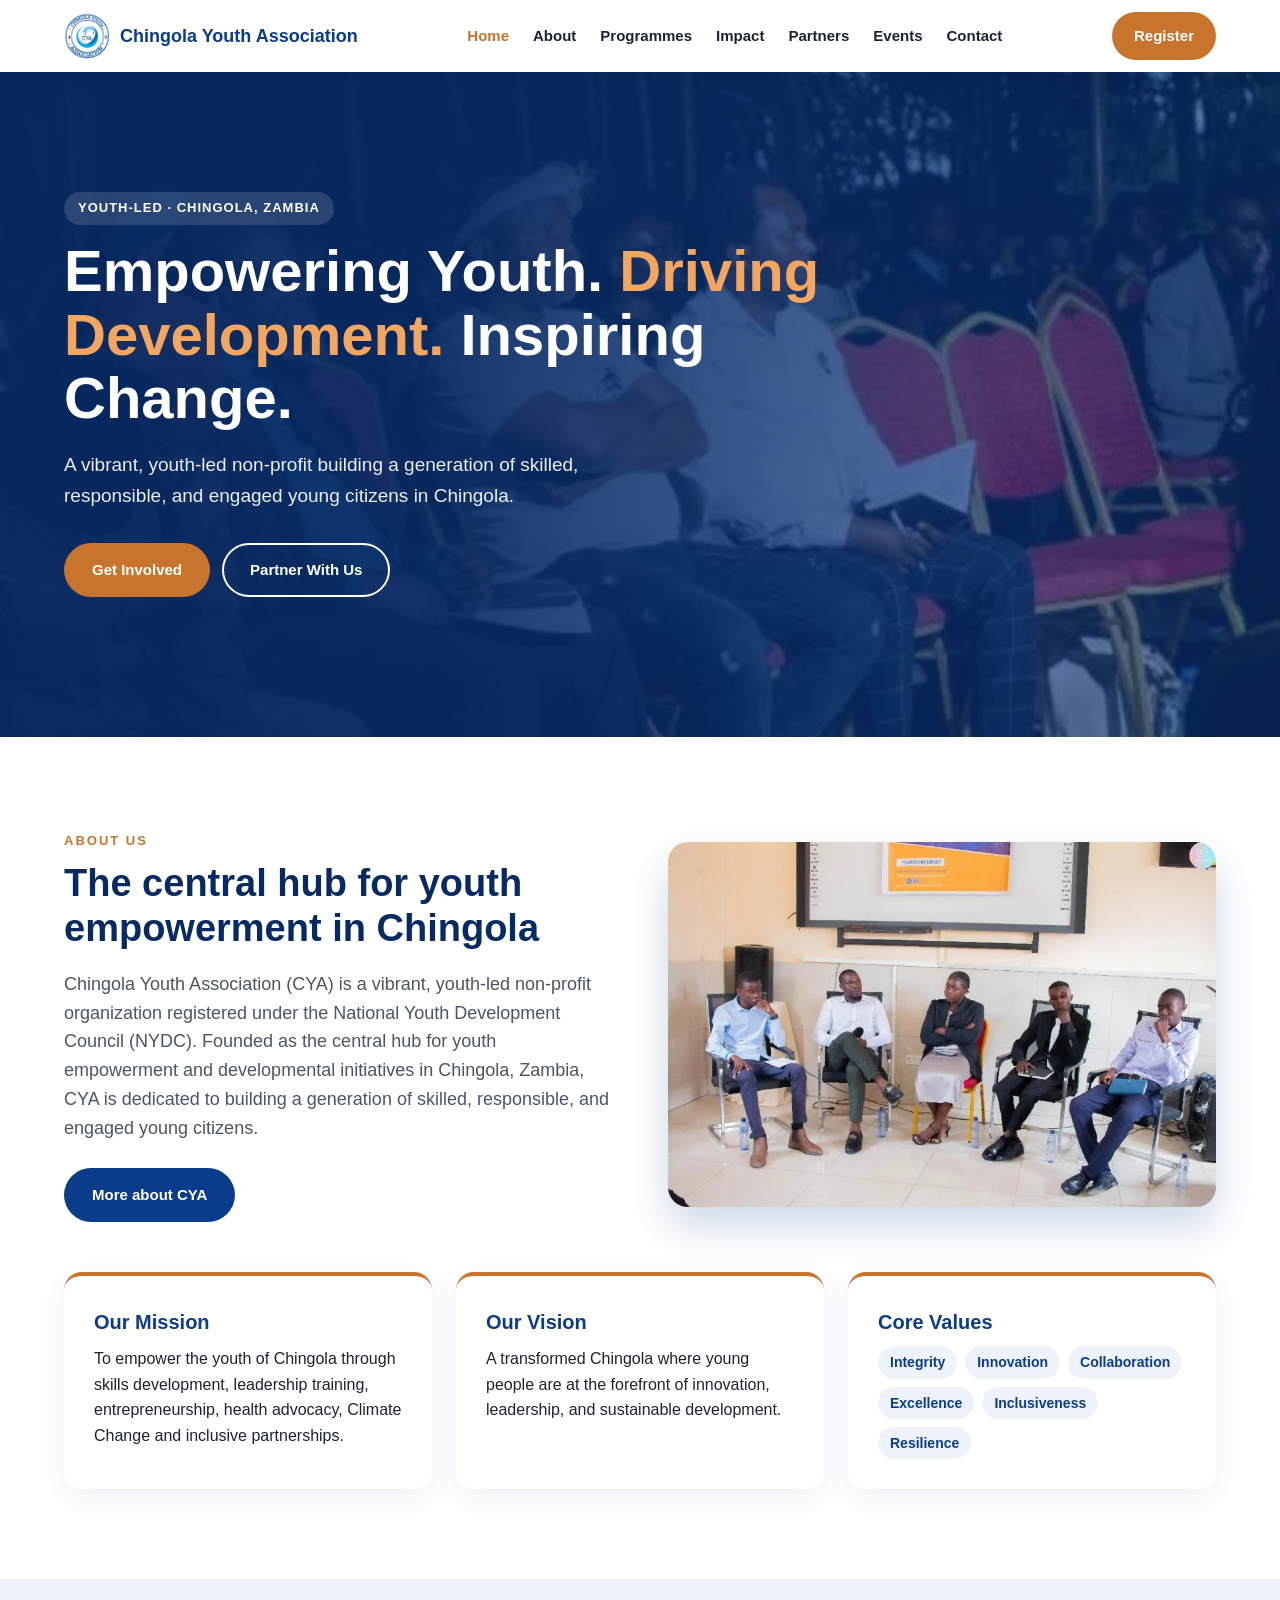
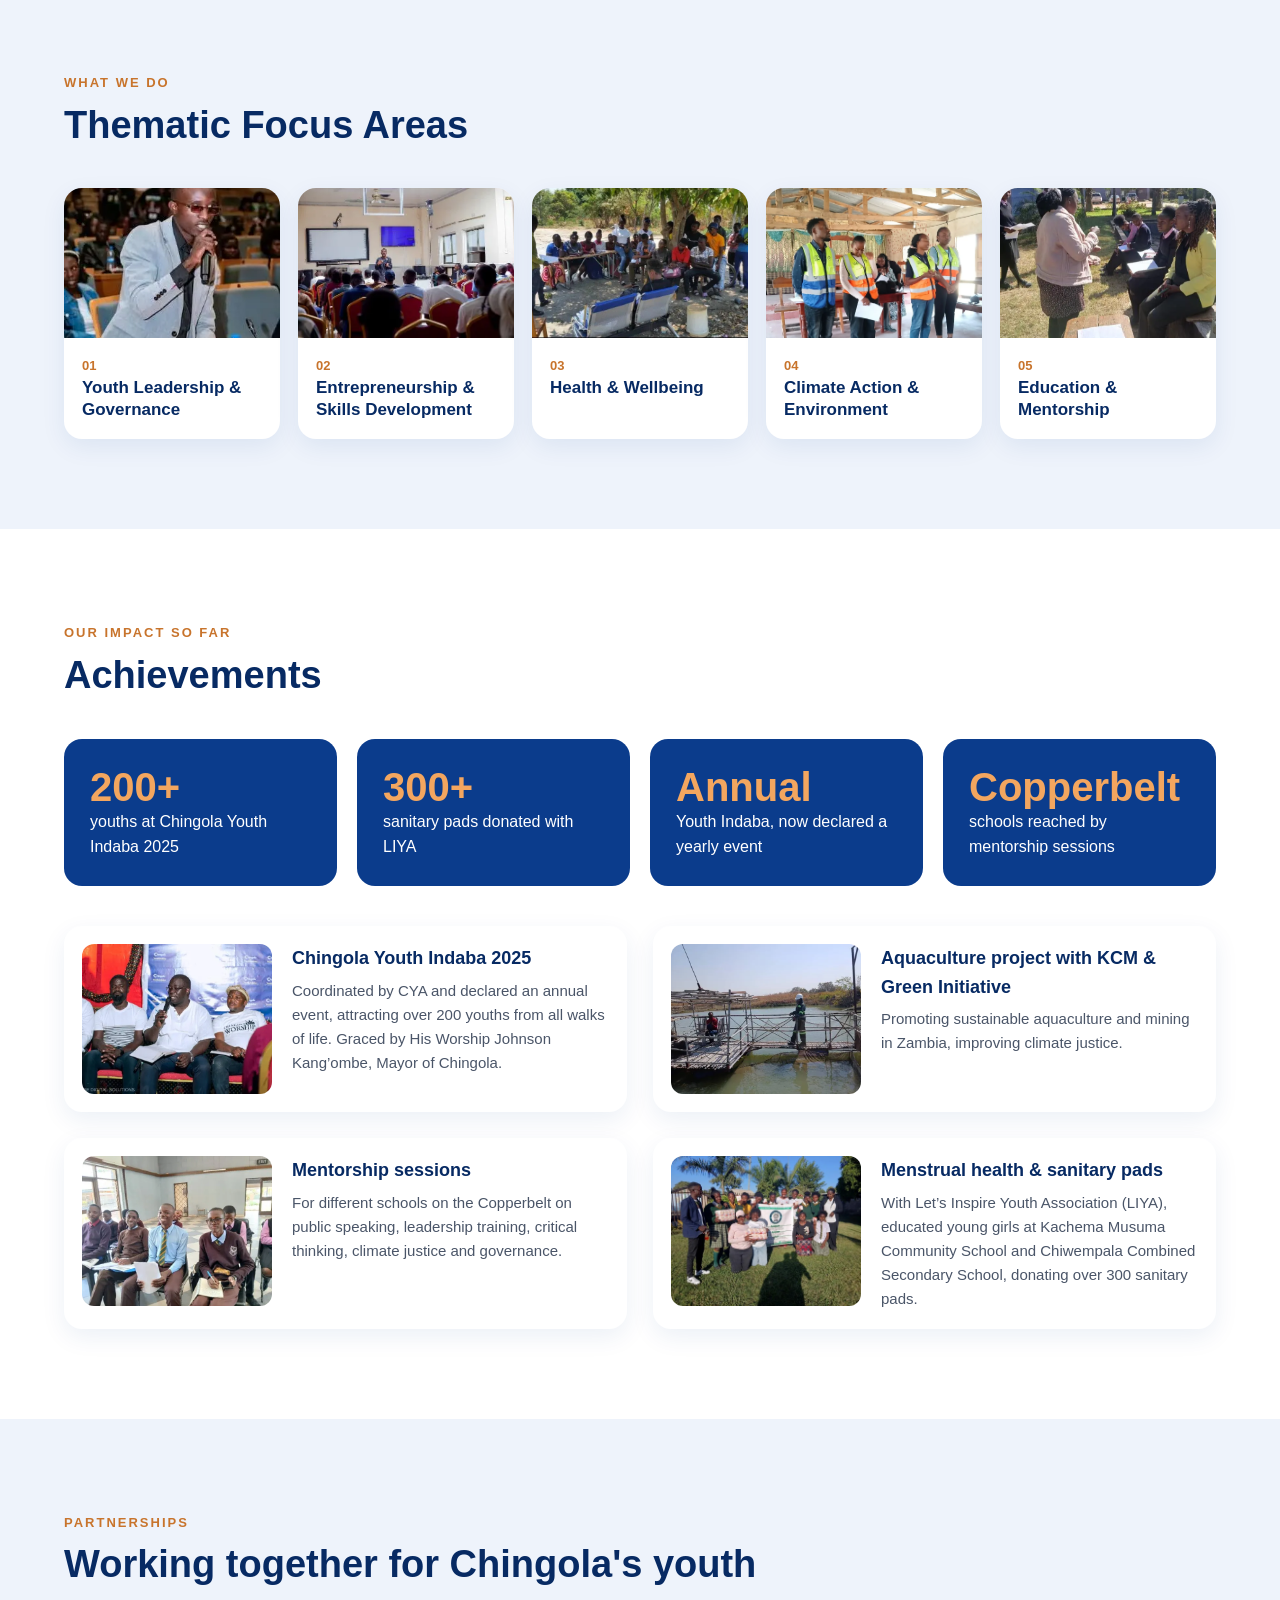
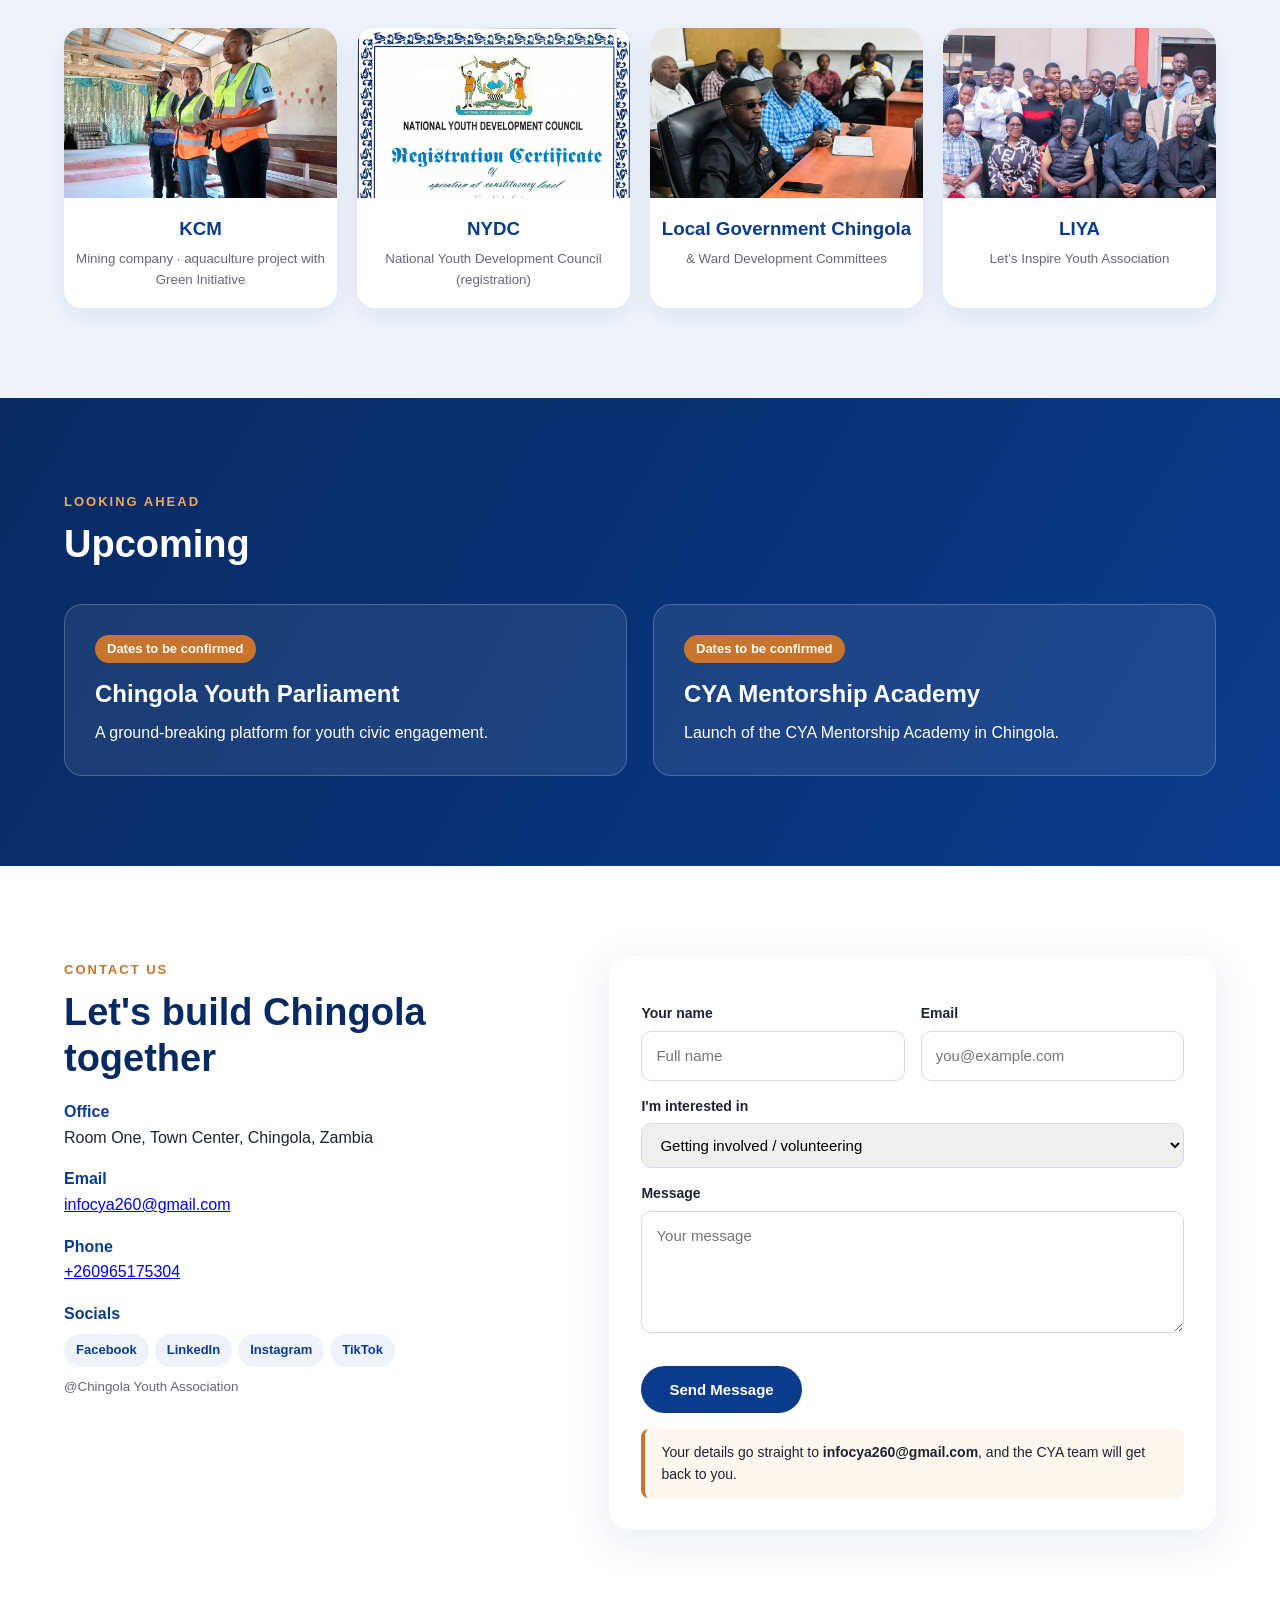
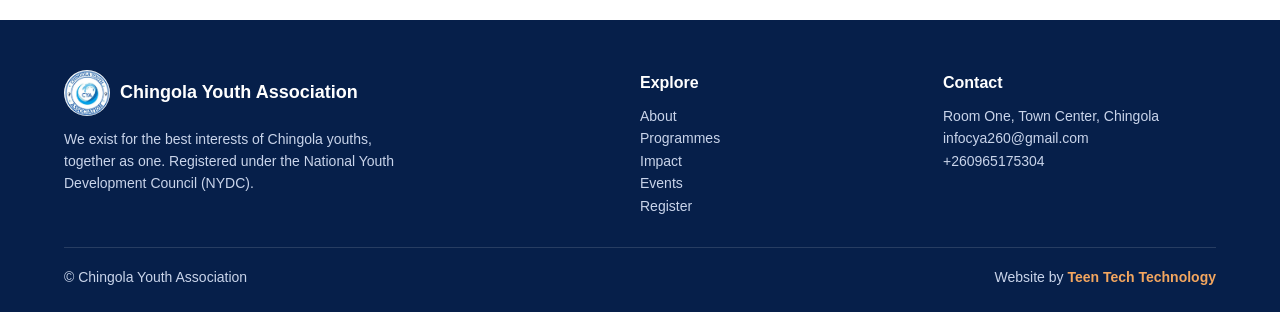
==== index.html @ ef4f4efa "Events: separate Upcoming and Past sections; SVG menu icon; 404 page; fix mobile overflow on stats" ====
<!doctype html>
<html lang="en">
  <head>
    <meta charset="utf-8">
    <meta name="viewport" content="width=device-width,initial-scale=1">
    <title>Chingola Youth Association (CYA)</title>
    <meta name="description" content="Chingola Youth Association (CYA) is a youth-led non-profit registered under NYDC, empowering the youth of Chingola, Zambia.">
    <meta name="theme-color" content="#0b3c8c">
    <link rel="icon" href="favicon.ico" sizes="any">
    <link rel="icon" type="image/png" href="img/favicon.png">
    <link rel="apple-touch-icon" href="img/apple-touch-icon.png">
    <meta property="og:type" content="website">
    <meta property="og:title" content="Chingola Youth Association (CYA)">
    <meta property="og:description" content="Empowering Youth. Driving Development. Inspiring Change.">
    <meta property="og:url" content="https://teentech-technology.github.io/cya-website/">
    <meta property="og:image" content="https://teentech-technology.github.io/cya-website/img/og.jpg">
    <meta name="twitter:card" content="summary_large_image">
    <link rel="canonical" href="https://teentech-technology.github.io/cya-website/">
    <link rel="stylesheet" href="style.css">
  </head>
  <body>

    <!-- Navigation (top menu bar) -->
    <nav>
      <div class="w">
        <a class="brand" href="index.html"><img src="img/logo.webp" alt="CYA logo">Chingola Youth Association</a>
        <ul>
          <li><a href="index.html" class="on">Home</a></li>
          <li><a href="about.html" class="">About</a></li>
          <li><a href="programmes.html" class="">Programmes</a></li>
          <li><a href="impact.html" class="">Impact</a></li>
          <li><a href="partners.html" class="">Partners</a></li>
          <li><a href="events.html" class="">Events</a></li>
          <li><a href="contact.html" class="">Contact</a></li>
        </ul>
        <a class="btn bc" href="register.html" style="padding:10px 20px">Register</a>
        <button class="menu" aria-label="Menu" aria-expanded="false"><svg viewBox="0 0 24 24" width="24" height="24" fill="none" stroke="currentColor" stroke-width="2" stroke-linecap="round" aria-hidden="true"><path d="M4 6h16M4 12h16M4 18h16"/></svg></button>
      </div>
    </nav>

    <!-- Hero (big banner at the top) -->
    <header class="hero">
      <div class="w">
        <span class="tag">Youth-led · Chingola, Zambia</span>
        <h1>Empowering Youth. <span>Driving Development.</span> Inspiring Change.</h1>
        <p>A vibrant, youth-led non-profit building a generation of skilled, responsible, and engaged young citizens in Chingola.</p>
        <a class="btn bc" href="contact.html">Get Involved</a><a class="btn bo" href="partners.html">Partner With Us</a>
      </div>
    </header>

    <!-- About us, mission, vision and values -->
    <section>
      <div class="w two">
        <div>
          <span class="k">About Us</span>
          <h2>The central hub for youth empowerment in Chingola</h2>
          <p class="lead">Chingola Youth Association (CYA) is a vibrant, youth-led non-profit organization registered under the National Youth Development Council (NYDC). Founded as the central hub for youth empowerment and developmental initiatives in Chingola, Zambia, CYA is dedicated to building a generation of skilled, responsible, and engaged young citizens.</p>
          <br>
          <a class="btn bb" href="about.html">More about CYA</a>
        </div>
        <img src="img/about.webp" alt="Youth leaders in discussion">
      </div>
      <div class="w mvv">
        <div class="card">
          <h3>Our Mission</h3>
          <p>To empower the youth of Chingola through skills development, leadership training, entrepreneurship, health advocacy, Climate Change and inclusive partnerships.</p>
        </div>
        <div class="card">
          <h3>Our Vision</h3>
          <p>A transformed Chingola where young people are at the forefront of innovation, leadership, and sustainable development.</p>
        </div>
        <div class="card">
          <h3>Core Values</h3>
          <div class="vals">
            <span>Integrity</span>
            <span>Innovation</span>
            <span>Collaboration</span>
            <span>Excellence</span>
            <span>Inclusiveness</span>
            <span>Resilience</span>
          </div>
        </div>
      </div>
    </section>

    <!-- Thematic focus areas -->
    <section class="alt">
      <div class="w">
        <span class="k">What We Do</span>
        <h2>Thematic Focus Areas</h2>
        <div class="focus">
          <div class="f">
            <img src="img/climate.webp" alt="">
            <div>
              <b>01</b>
              <h3>Youth Leadership &amp; Governance</h3>
            </div>
          </div>
          <div class="f">
            <img src="img/entrepreneurship.webp" alt="">
            <div>
              <b>02</b>
              <h3>Entrepreneurship &amp; Skills Development</h3>
            </div>
          </div>
          <div class="f">
            <img src="img/health.webp" alt="">
            <div>
              <b>03</b>
              <h3>Health &amp; Wellbeing</h3>
            </div>
          </div>
          <div class="f">
            <img src="img/climate-action.webp" style="object-position:center 35%" alt="Climate action team">
            <div>
              <b>04</b>
              <h3>Climate Action &amp; Environment</h3>
            </div>
          </div>
          <div class="f">
            <img src="img/mentorship.webp" alt="">
            <div>
              <b>05</b>
              <h3>Education &amp; Mentorship</h3>
            </div>
          </div>
        </div>
      </div>
    </section>

    <!-- Achievements / impact -->
    <section>
      <div class="w">
        <span class="k">Our Impact So Far</span>
        <h2>Achievements</h2>
        <div class="stats">
          <div class="st"><strong>200+</strong>youths at Chingola Youth Indaba 2025</div>
          <div class="st"><strong>300+</strong>sanitary pads donated with LIYA</div>
          <div class="st"><strong>Annual</strong>Youth Indaba, now declared a yearly event</div>
          <div class="st"><strong>Copperbelt</strong>schools reached by mentorship sessions</div>
        </div>
        <div class="imp">
          <div class="im">
            <img src="img/indaba.webp" alt="">
            <div>
              <h3>Chingola Youth Indaba 2025</h3>
              <p>Coordinated by CYA and declared an annual event, attracting over 200 youths from all walks of life. Graced by His Worship Johnson Kang’ombe, Mayor of Chingola.</p>
            </div>
          </div>
          <div class="im">
            <img src="img/aquaculture.webp" alt="">
            <div>
              <h3>Aquaculture project with KCM &amp; Green Initiative</h3>
              <p>Promoting sustainable aquaculture and mining in Zambia, improving climate justice.</p>
            </div>
          </div>
          <div class="im">
            <img src="img/mentorship-session.webp" alt="">
            <div>
              <h3>Mentorship sessions</h3>
              <p>For different schools on the Copperbelt on public speaking, leadership training, critical thinking, climate justice and governance.</p>
            </div>
          </div>
          <div class="im">
            <img src="img/pads.webp" alt="">
            <div>
              <h3>Menstrual health &amp; sanitary pads</h3>
              <p>With Let’s Inspire Youth Association (LIYA), educated young girls at Kachema Musuma Community School and Chiwempala Combined Secondary School, donating over 300 sanitary pads.</p>
            </div>
          </div>
        </div>
      </div>
    </section>

    <!-- Partners -->
    <section class="alt">
      <div class="w">
        <span class="k">Partnerships</span>
        <h2>Working together for Chingola's youth</h2>
        <div class="parts">
          <div class="p">
            <img src="img/kcm-partner.webp" alt="KCM partnership">
            <h3>KCM</h3>
            <small>Mining company · aquaculture project with Green Initiative</small>
          </div>
          <div class="p">
            <img src="img/nydc.webp" style="object-position:top" alt="">
            <h3>NYDC</h3>
            <small>National Youth Development Council (registration)</small>
          </div>
          <div class="p">
            <img src="img/local-gov-partner.webp" alt="Local Government Chingola meeting">
            <h3>Local Government Chingola</h3>
            <small>&amp; Ward Development Committees</small>
          </div>
          <div class="p">
            <img src="img/liya.webp" style="object-position:center 30%" alt="CYA and LIYA group photo">
            <h3>LIYA</h3>
            <small>Let’s Inspire Youth Association</small>
          </div>
        </div>
      </div>
    </section>

    <!-- Upcoming events -->
    <section class="up">
      <div class="w">
        <span class="k" style="color:#f3a65f">Looking Ahead</span>
        <h2>Upcoming</h2>
        <div class="ups">
          <div class="u">
            <span class="d">Dates to be confirmed</span>
            <h3>Chingola Youth Parliament</h3>
            <p>A ground-breaking platform for youth civic engagement.</p>
          </div>
          <div class="u">
            <span class="d">Dates to be confirmed</span>
            <h3>CYA Mentorship Academy</h3>
            <p>Launch of the CYA Mentorship Academy in Chingola.</p>
          </div>
        </div>
      </div>
    </section>

    <!-- Contact details and form -->
    <section>
      <div class="w ct">
        <div class="ci">
          <span class="k">Contact Us</span>
          <h2>Let's build Chingola together</h2>
          <p><b>Office</b>Room One, Town Center, Chingola, Zambia</p>
          <p><b>Email</b><a href="mailto:infocya260@gmail.com">infocya260@gmail.com</a></p>
          <p><b>Phone</b><a href="tel:+260965175304">+260965175304</a></p>
          <b>Socials</b>
          <div class="soc" style="margin-top:8px"><span>Facebook</span><span>LinkedIn</span><span>Instagram</span><span>TikTok</span></div>
          <small style="color:#667">@Chingola Youth Association</small>
        </div>
        <!-- Form (sent by site.js) -->
        <form class="cf" data-mail="Website enquiry">
          <div class="row">
            <div>
              <label for="n">Your name</label>
              <input id="n" name="Name" required placeholder="Full name">
            </div>
            <div>
              <label for="e">Email</label>
              <input id="e" name="Email" type="email" required placeholder="you@example.com">
            </div>
          </div>
          <label for="i">I'm interested in</label>
          <select id="i" name="Interest">
            <option>Getting involved / volunteering</option>
            <option>Partnering with CYA</option>
            <option>Events</option>
            <option>Other</option>
          </select>
          <label for="m">Message</label>
          <textarea id="m" name="Message" rows="4" required placeholder="Your message"></textarea>
          <br>
          <br>
          <button class="btn bb" type="submit">Send Message</button>
          <p class="note">Your details go straight to <b>infocya260@gmail.com</b>, and the CYA team will get back to you.</p>
        </form>
      </div>
    </section>

    <!-- Footer -->
    <footer>
      <div class="w">
        <div class="fg">
          <div>
            <a class="brand" href="index.html" style="color:#fff"><img src="img/logo.webp" alt="">Chingola Youth Association</a>
            <p style="margin-top:12px;font-size:14px;max-width:360px">We exist for the best interests of Chingola youths, together as one. Registered under the National Youth Development Council (NYDC).</p>
          </div>
          <div>
            <h4>Explore</h4>
            <a href="about.html">About</a>
            <a href="programmes.html">Programmes</a>
            <a href="impact.html">Impact</a>
            <a href="events.html">Events</a>
            <a href="register.html">Register</a>
          </div>
          <div>
            <h4>Contact</h4>
            <a>Room One, Town Center, Chingola</a>
            <a href="mailto:infocya260@gmail.com">infocya260@gmail.com</a>
            <a href="tel:+260965175304">+260965175304</a>
          </div>
        </div>
        <div class="cr">
          <span>© Chingola Youth Association</span>
          <span>Website by <strong>Teen Tech Technology</strong></span>
        </div>
      </div>
    </footer>

    <!-- Scripts: mobile menu, forms and photo viewer -->
    <script src="site.js"></script>
  </body>
</html>
---- style.css ----
/* =========================================================
   Chingola Youth Association (CYA) - website styles
   ---------------------------------------------------------
   One file styles every page. Sections below:
     1. Colours & base
     2. Navigation (top menu bar)
     3. Buttons
     4. Hero (home page banner)
     5. Page header (banner on the other pages)
     6. Sections, headings & text
     7. Cards (mission / vision / values)
     8. Thematic focus areas
     9. Stats, impact & photo gallery
    10. Partners
    11. Upcoming events
    12. Contact & forms
    13. Footer
    14. Photo viewer (lightbox)
    15. Responsive / mobile (screens 900px wide or less)
   ========================================================= */


/* ---------- 1. Colours & base ---------- */

/* Reset: no default spacing, sizes include padding and border */
* {
  box-sizing: border-box;
  margin: 0;
  padding: 0;
}

/* Site colours. Change a colour here and it changes everywhere.
   --b  = main blue        --bd = dark blue
   --c  = copper / orange  --l  = light blue background
   --t  = text colour */
:root {
  --b: #0b3c8c;
  --bd: #072a63;
  --c: #c8742c;
  --l: #eef3fb;
  --t: #1b2333;
}

body {
  font-family: "Segoe UI", Roboto, Arial, sans-serif;
  color: var(--t);
  line-height: 1.6;
  background: #fff;
}

img {
  max-width: 100%;
  display: block;
}

/* .w = "wrapper": centres the content and limits its width */
.w {
  max-width: 1200px;
  margin: 0 auto;
  padding: 0 24px;
}


/* ---------- 2. Navigation (top menu bar) ---------- */

nav {
  position: sticky;
  top: 0;
  background: #fff;
  box-shadow: 0 2px 12px #0001;
  z-index: 9;
}

nav .w {
  display: flex;
  align-items: center;
  justify-content: space-between;
  height: 72px;
}

/* Logo + "Chingola Youth Association" name */
.brand {
  display: flex;
  align-items: center;
  gap: 10px;
  font-weight: 800;
  color: var(--b);
  font-size: 18px;
  text-decoration: none;
}

.brand img {
  width: 46px;
  height: 46px;
  border-radius: 50%;
}

/* Menu links */
nav ul {
  display: flex;
  gap: 24px;
  list-style: none;
  font-weight: 600;
  font-size: 15px;
}

nav ul a {
  color: var(--t);
  text-decoration: none;
}

/* The link of the page you are on (class="on") */
nav ul a.on {
  color: var(--c);
}

/* The ☰ menu button (only shown on phones, see section 15) */
.menu {
  display: none;
  font-size: 26px;
  color: var(--b);
  background: none;
  border: 0;
  cursor: pointer;
}


.menu svg {
  display: block;
}

/* ---------- 3. Buttons ---------- */

.btn {
  display: inline-block;
  padding: 13px 26px;
  border-radius: 40px;
  font-weight: 700;
  text-decoration: none;
  font-size: 15px;
  border: 2px solid transparent;
}

/* bc = copper button, bo = white outline button, bb = blue button */
.bc {
  background: var(--c);
  color: #fff;
}

.bo {
  border-color: #fff;
  color: #fff;
}

.bb {
  background: var(--b);
  color: #fff;
}

button.btn {
  cursor: pointer;
  font-family: inherit;
}


/* ---------- 4. Hero (home page banner) ---------- */

/* The background photo is img/hero.webp */
.hero {
  background: linear-gradient(100deg, #072a63ee 35%, #0b3c8c88), url(img/hero.webp) center/cover;
  color: #fff;
  padding: 120px 0 130px;
}

.hero h1 {
  font-size: 58px;
  line-height: 1.1;
  max-width: 760px;
  margin: 14px 0 20px;
}

.hero h1 span {
  color: #f3a65f;
}

.hero p {
  max-width: 600px;
  font-size: 19px;
  opacity: .92;
  margin-bottom: 32px;
}

/* Small rounded label above a heading, e.g. "YOUTH-LED · CHINGOLA, ZAMBIA" */
.tag {
  display: inline-block;
  background: #ffffff22;
  padding: 6px 14px;
  border-radius: 30px;
  font-size: 13px;
  letter-spacing: 1px;
  text-transform: uppercase;
  font-weight: 600;
}

.hero .btn {
  margin-right: 12px;
  margin-bottom: 10px;
}


/* ---------- 5. Page header (banner on the other pages) ---------- */

/* The photo comes from the page itself: style="--img:url(img/....webp)" */
.ph {
  background: linear-gradient(100deg, #072a63f0 40%, #0b3c8c99), var(--img) center/cover;
  color: #fff;
  padding: 80px 0;
}

.ph h1 {
  font-size: 46px;
  line-height: 1.15;
  margin: 12px 0;
}

.ph p {
  max-width: 640px;
  font-size: 18px;
  opacity: .92;
}


/* ---------- 6. Sections, headings & text ---------- */

section {
  padding: 90px 0;
}

/* Light blue background section */
.alt {
  background: var(--l);
}

/* .k = small copper heading above an h2, e.g. "ABOUT US" */
.k {
  color: var(--c);
  font-weight: 700;
  letter-spacing: 2px;
  text-transform: uppercase;
  font-size: 13px;
}

h2 {
  font-size: 38px;
  color: var(--bd);
  line-height: 1.2;
  margin: 8px 0 18px;
}

/* Bigger intro paragraph */
.lead {
  font-size: 18px;
  max-width: 720px;
  color: #4a5568;
}

/* Two columns side by side (text + photo) */
.two {
  display: grid;
  grid-template-columns: 1fr 1fr;
  gap: 56px;
  align-items: center;
}

.two img {
  border-radius: 20px;
  box-shadow: 0 20px 40px #0b3c8c33;
}

/* Bullet lists */
.list {
  margin: 12px 0 0 20px;
}

.list li {
  margin-bottom: 6px;
}

/* Centred "call to action" box */
.cta {
  text-align: center;
}

.cta .btn {
  margin: 6px;
}


/* ---------- 7. Cards (mission / vision / values) ---------- */

.mvv {
  display: grid;
  grid-template-columns: repeat(3, 1fr);
  gap: 24px;
  margin-top: 50px;
}

.card {
  background: #fff;
  border-radius: 18px;
  padding: 30px;
  box-shadow: 0 8px 30px #0b3c8c14;
  border-top: 4px solid var(--c);
}

.card h3 {
  color: var(--b);
  margin-bottom: 8px;
  font-size: 20px;
}

/* Core values "pills" */
.vals {
  display: flex;
  flex-wrap: wrap;
  gap: 8px;
}

.vals span {
  background: var(--l);
  color: var(--b);
  padding: 5px 12px;
  border-radius: 20px;
  font-size: 14px;
  font-weight: 600;
}


/* ---------- 8. Thematic focus areas ---------- */

.focus {
  display: grid;
  grid-template-columns: repeat(5, 1fr);
  gap: 18px;
  margin-top: 40px;
}

.f {
  background: #fff;
  border-radius: 18px;
  overflow: hidden;
  box-shadow: 0 8px 24px #0b3c8c14;
}

.f img {
  height: 150px;
  width: 100%;
  object-fit: cover;
}

.f div {
  padding: 18px;
}

/* The number (01, 02, ...) */
.f b {
  display: block;
  color: var(--c);
  font-size: 13px;
}

.f h3 {
  font-size: 17px;
  color: var(--bd);
  line-height: 1.3;
}


/* ---------- 9. Stats, impact & photo gallery ---------- */

/* The four blue number boxes (200+, 300+, ...) */
.stats {
  display: grid;
  grid-template-columns: repeat(4, 1fr);
  gap: 20px;
  margin: 40px 0;
}

.st {
  background: var(--b);
  color: #fff;
  border-radius: 18px;
  padding: 26px;
}

.st strong {
  font-size: 40px;
  display: block;
  color: #f3a65f;
  line-height: 1.1;
}

/* Impact / programme items: photo on the left, text on the right */
.imp {
  display: grid;
  grid-template-columns: repeat(2, 1fr);
  gap: 26px;
}

.im {
  display: flex;
  gap: 20px;
  background: #fff;
  border-radius: 18px;
  padding: 18px;
  box-shadow: 0 8px 24px #0b3c8c14;
}

.im img {
  width: 190px;
  height: 150px;
  object-fit: cover;
  border-radius: 12px;
  flex-shrink: 0;
}

.im h3 {
  color: var(--bd);
  font-size: 18px;
  margin-bottom: 6px;
}

.im p {
  font-size: 15px;
  color: #4a5568;
}

/* Photo gallery grid (Impact page) */
.gal {
  display: grid;
  grid-template-columns: repeat(3, 1fr);
  gap: 16px;
  margin-top: 30px;
}

.gal img {
  border-radius: 14px;
  height: 220px;
  width: 100%;
  object-fit: cover;
}


/* ---------- 10. Partners ---------- */

.parts {
  display: grid;
  grid-template-columns: repeat(4, 1fr);
  gap: 20px;
  margin-top: 40px;
}

/* One partner card */
.p {
  background: #fff;
  border-radius: 18px;
  overflow: hidden;
  box-shadow: 0 8px 24px #0b3c8c14;
  text-align: center;
}

.p img {
  height: 170px;
  width: 100%;
  object-fit: cover;
}

.p h3 {
  padding: 16px 10px 4px;
  color: var(--b);
}

.p small {
  display: block;
  padding: 0 12px 18px;
  color: #667;
}


/* ---------- 11. Upcoming events ---------- */

/* Dark blue section */
.up {
  background: linear-gradient(120deg, var(--bd), var(--b));
  color: #fff;
}

.up h2 {
  color: #fff;
}

.ups {
  display: grid;
  grid-template-columns: 1fr 1fr;
  gap: 26px;
  margin-top: 36px;
}

/* One event box */
.u {
  background: #ffffff14;
  border: 1px solid #ffffff33;
  border-radius: 18px;
  padding: 30px;
}

/* "Dates to be confirmed" label */
.u .d {
  background: var(--c);
  display: inline-block;
  padding: 4px 12px;
  border-radius: 20px;
  font-size: 13px;
  font-weight: 700;
  margin-bottom: 12px;
}

.u h3 {
  font-size: 24px;
  margin-bottom: 6px;
}


/* ---------- 12. Contact & forms ---------- */

/* Contact details on the left, form on the right */
.ct {
  display: grid;
  grid-template-columns: 1fr 1.2fr;
  gap: 40px;
}

.ci p {
  margin-bottom: 16px;
  font-size: 16px;
}

.ci b {
  color: var(--b);
  display: block;
}

/* Social media "pills" */
.soc span {
  display: inline-block;
  background: var(--l);
  color: var(--b);
  padding: 6px 12px;
  border-radius: 20px;
  margin: 0 6px 6px 0;
  font-size: 13px;
  font-weight: 600;
}

/* The white form box (.cf = contact form, .form = registration form) */
.cf,
.form {
  background: #fff;
  border-radius: 20px;
  padding: 32px;
  box-shadow: 0 10px 40px #0b3c8c1a;
}

label {
  display: block;
  font-weight: 600;
  font-size: 14px;
  margin: 14px 0 6px;
}

input,
select,
textarea {
  width: 100%;
  padding: 12px 14px;
  border: 1.5px solid #d3dbe8;
  border-radius: 10px;
  font: inherit;
  font-size: 15px;
}

/* Two form fields side by side */
.row {
  display: grid;
  grid-template-columns: 1fr 1fr;
  gap: 16px;
}

/* Small note box under a form */
.note {
  background: #fff7ee;
  border-left: 4px solid var(--c);
  padding: 12px 16px;
  border-radius: 8px;
  font-size: 14px;
  margin-top: 16px;
}

/* Message shown after sending a form (added by site.js):
   .ok = green "Thank you", .err = red "Sorry, it could not send" */
.fmsg {
  margin-top: 12px;
  font-weight: 600;
  font-size: 15px;
}

.fmsg.ok {
  color: #137a3a;
}

.fmsg.err {
  color: #b3261e;
}

.fmsg a {
  text-decoration: underline;
}

/* "QR check-in (planned)" box on the Register page */
.qr {
  display: flex;
  gap: 18px;
  align-items: center;
  background: var(--l);
  border-radius: 14px;
  padding: 18px;
  margin-top: 22px;
}

/* Checkered square that stands in for a QR code */
.qr .box {
  width: 90px;
  height: 90px;
  flex-shrink: 0;
  background: repeating-conic-gradient(var(--bd) 0 25%, #fff 0 50%) 0 0/18px 18px;
  border: 6px solid #fff;
  outline: 2px solid var(--bd);
}


/* ---------- 13. Footer ---------- */

footer {
  background: #061f4a;
  color: #c9d4ea;
  padding: 50px 0 24px;
}

/* Footer columns */
.fg {
  display: grid;
  grid-template-columns: 2fr 1fr 1fr;
  gap: 30px;
}

footer h4 {
  color: #fff;
  margin-bottom: 10px;
}

footer a {
  color: #c9d4ea;
  display: block;
  text-decoration: none;
  font-size: 14px;
}

/* Bottom line: "© Chingola Youth Association" + "Website by ..." */
.cr {
  border-top: 1px solid #ffffff22;
  margin-top: 30px;
  padding-top: 18px;
  display: flex;
  justify-content: space-between;
  font-size: 14px;
  flex-wrap: wrap;
  gap: 8px;
}

.cr strong {
  color: #f3a65f;
}


/* ---------- 14. Photo viewer (lightbox) ---------- */

/* Photos you can click (site.js adds the "zoom" class) */
img.zoom {
  cursor: zoom-in;
  transition: transform .25s, filter .25s;
}

img.zoom:hover {
  filter: brightness(1.08);
}

/* The dark full-screen viewer. Hidden until site.js adds the "on" class */
.lb {
  position: fixed;
  inset: 0;
  background: #000d;
  display: none;
  align-items: center;
  justify-content: center;
  z-index: 999;
  padding: 20px;
}

.lb.on {
  display: flex;
}

/* The big photo */
.lb img {
  max-width: 92vw;
  max-height: 86vh;
  object-fit: contain;
  border-radius: 10px;
  box-shadow: 0 10px 40px #000a;
}

/* Round buttons: close (×), previous (‹), next (›) */
.lb button {
  position: absolute;
  background: #ffffff22;
  color: #fff;
  border: 0;
  font-size: 34px;
  width: 52px;
  height: 52px;
  border-radius: 50%;
  cursor: pointer;
  line-height: 1;
}

.lb button:hover {
  background: #ffffff44;
}

/* Close button (top right) */
.lbx {
  top: 16px;
  right: 16px;
}

/* Previous arrow (left) */
.lbp {
  left: 14px;
  top: 50%;
  transform: translateY(-50%);
}

/* Next arrow (right) */
.lbn {
  right: 14px;
  top: 50%;
  transform: translateY(-50%);
}


.u .btn {
  margin-top: 14px;
}

/* ---------- 15. Responsive / mobile (screens 900px wide or less) ---------- */

/* Keep this block LAST so it can override the rules above */
@media (max-width: 900px) {

  /* Navigation: hide the menu links and Register button, show ☰ */
  nav ul {
    display: none;
  }

  nav .btn {
    display: none;
  }

  .brand {
    font-size: 16px;
  }

  .menu {
    display: block;
  }

  /* Menu opened with ☰ (site.js adds the "open" class) */
  nav ul.open {
    display: flex;
    flex-direction: column;
    position: absolute;
    top: 72px;
    left: 0;
    right: 0;
    background: #fff;
    padding: 16px 24px;
    gap: 14px;
    box-shadow: 0 10px 20px #0002;
  }

  /* Smaller banners and headings */
  .hero {
    padding: 70px 0 80px;
  }

  .hero h1 {
    font-size: 36px;
  }

  .hero p {
    font-size: 16px;
  }

  .ph {
    padding: 56px 0;
  }

  .ph h1 {
    font-size: 32px;
  }

  section {
    padding: 60px 0;
  }

  h2 {
    font-size: 28px;
  }

  /* Side-by-side layouts become one column */
  .two,
  .mvv,
  .imp,
  .ups,
  .ct,
  .fg,
  .row {
    grid-template-columns: 1fr;
  }

  /* Grids become two columns */
  .focus {
    grid-template-columns: 1fr 1fr;
  }

  .stats,
  .parts {
    grid-template-columns: minmax(0, 1fr) minmax(0, 1fr);
  }

  .gal {
    grid-template-columns: 1fr 1fr;
  }

  /* Impact items: photo on top of the text */
  .im {
    flex-direction: column;
  }

  .im img {
    width: 100%;
    height: 180px;
  }

  .st strong {
    font-size: 30px;
  }

  .st {
    padding: 20px 16px;
    overflow-wrap: anywhere;
  }
}
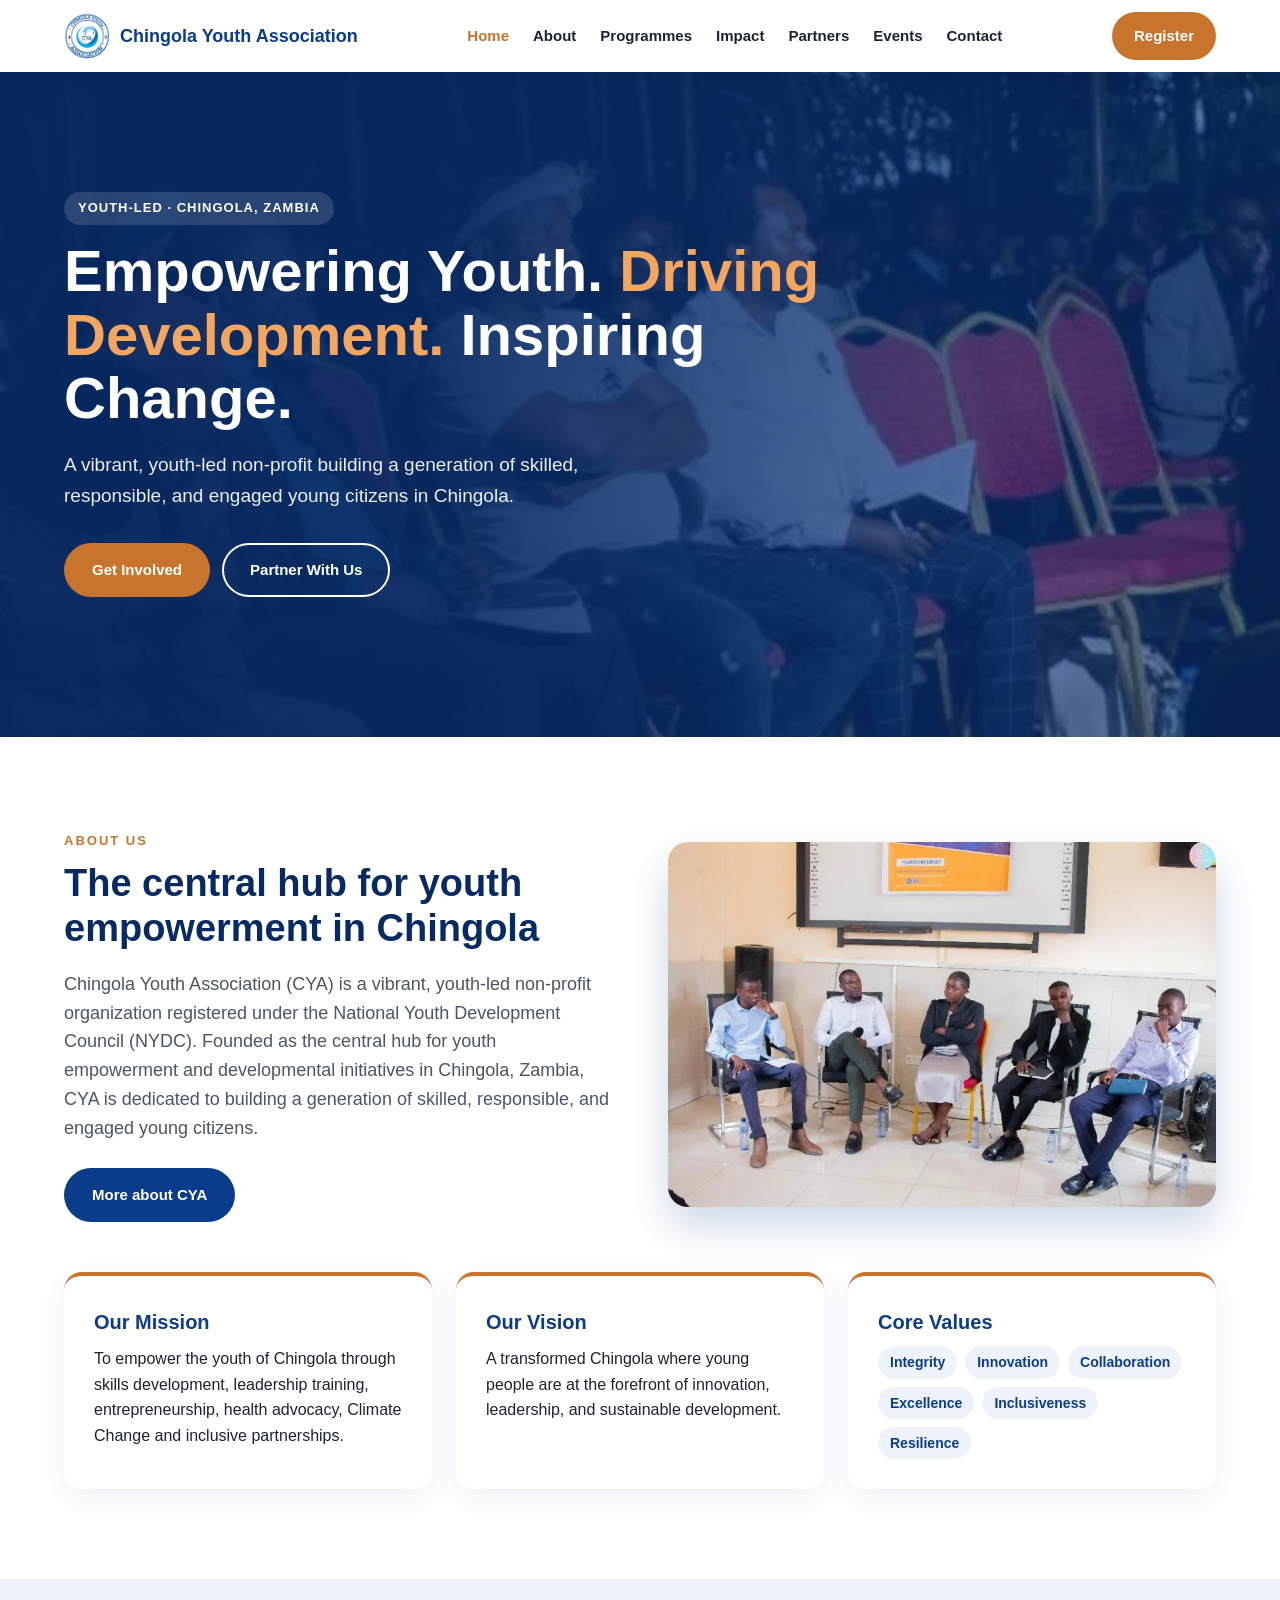
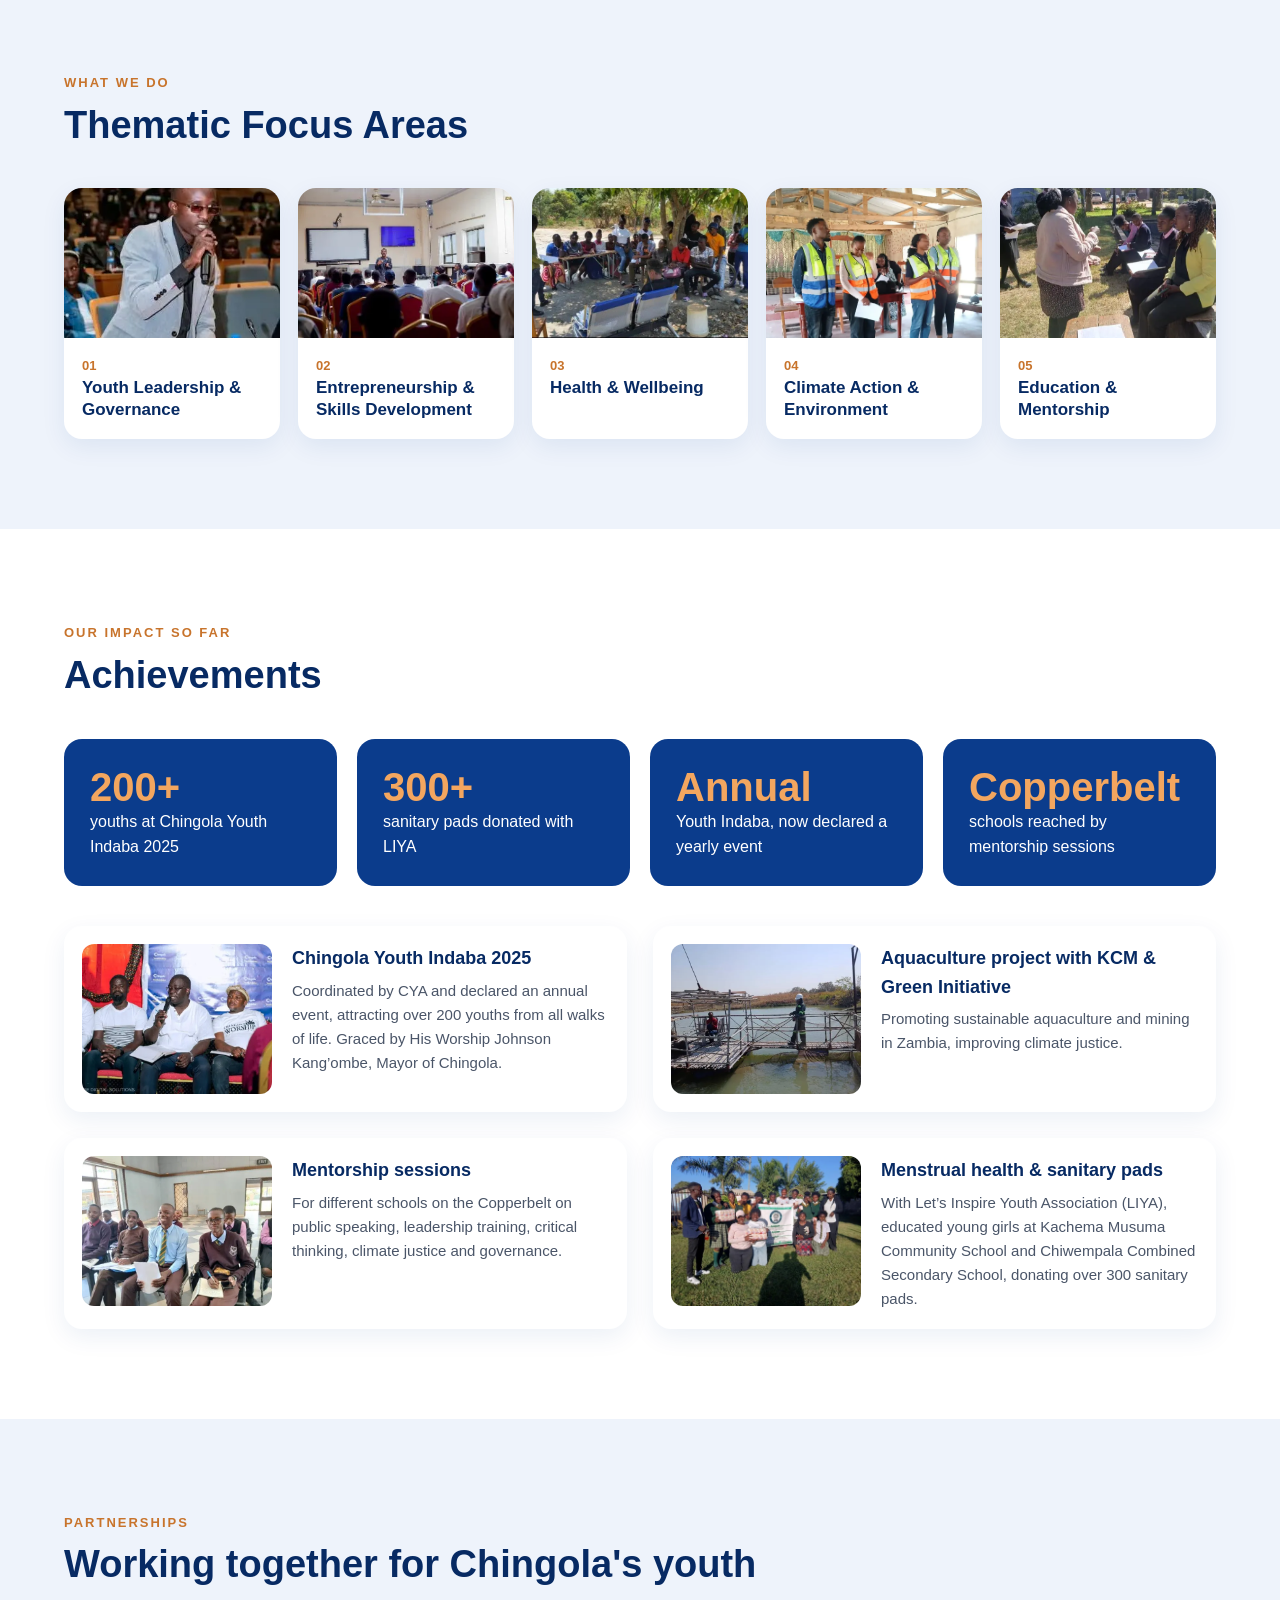
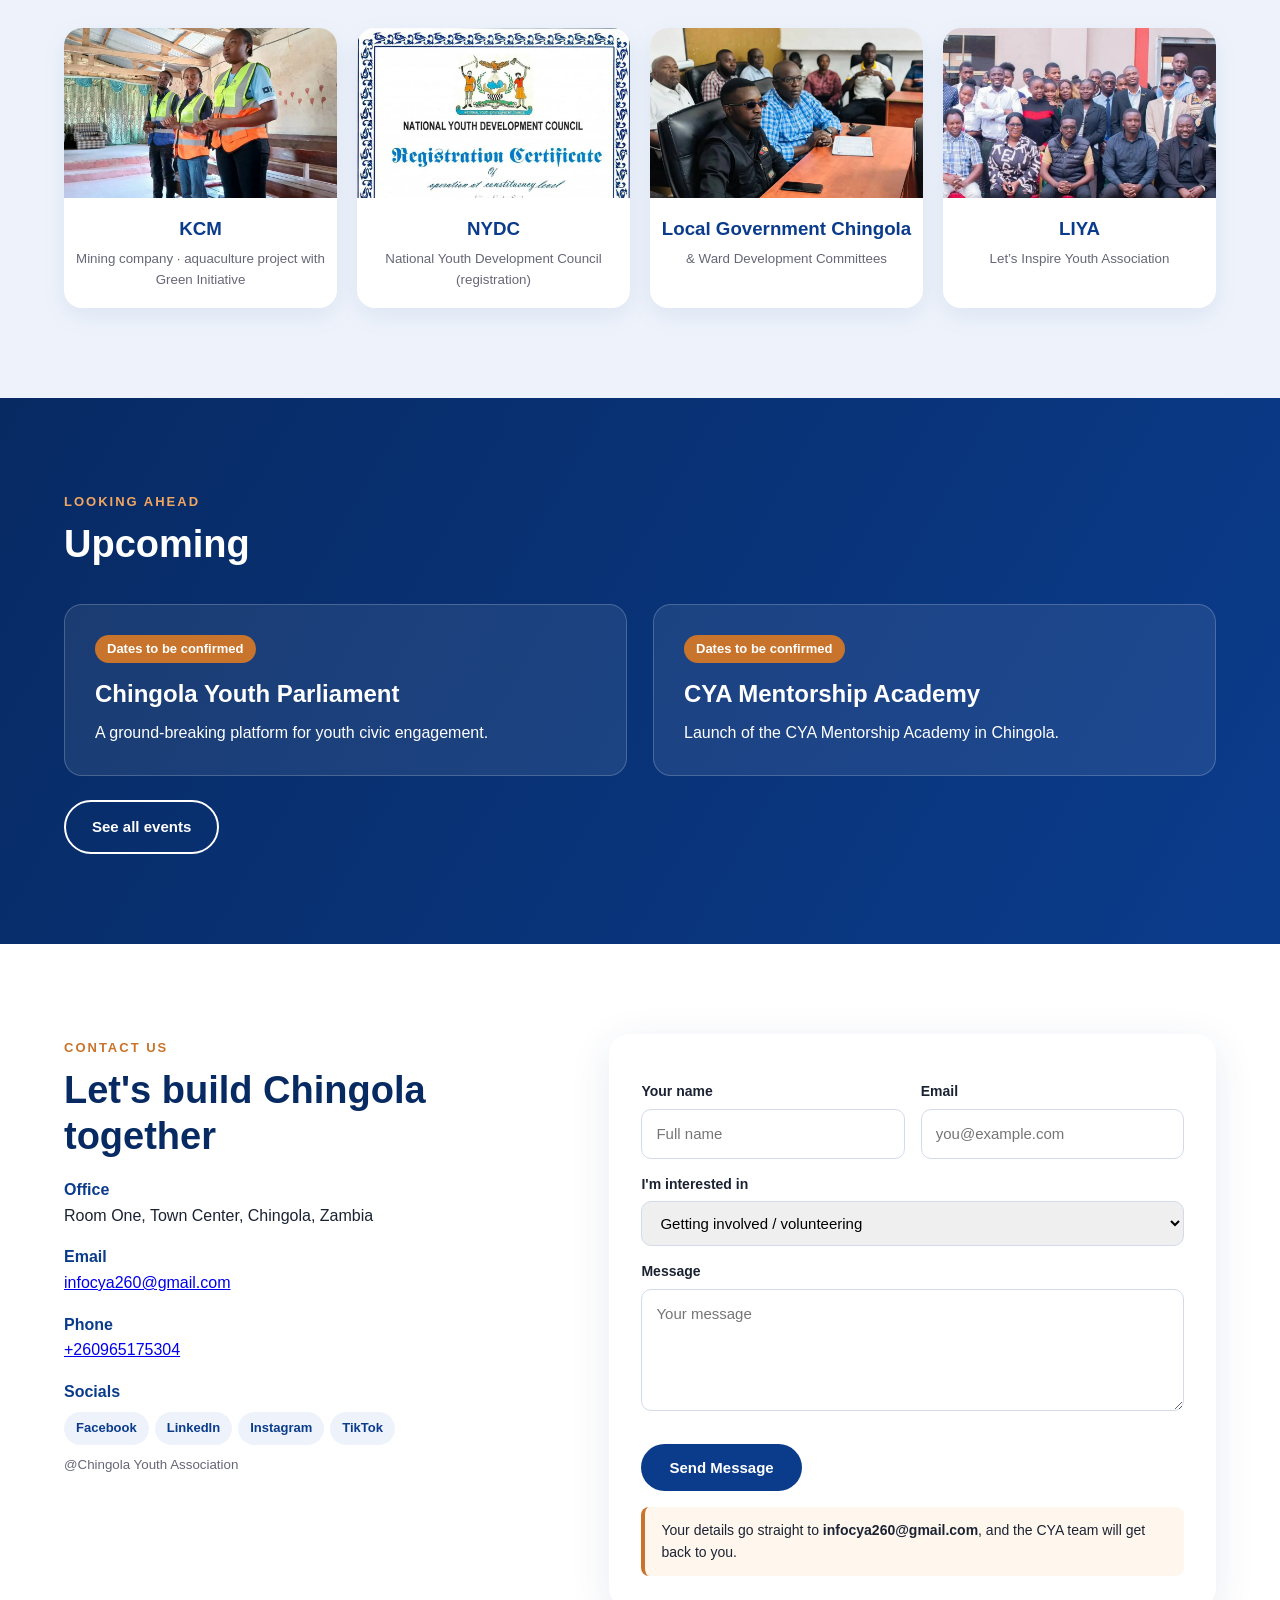
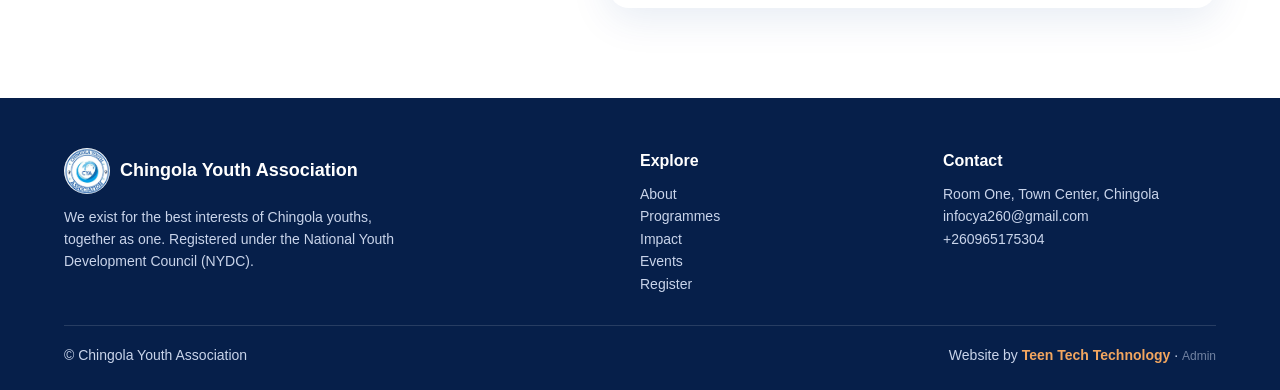
==== commit 1d932bed: "Load events live from Supabase; admin footer link; per-page meta descriptions; alt text; sitemap and" ====
--- a/index.html
+++ b/index.html
@@ -4,14 +4,14 @@
     <meta charset="utf-8">
     <meta name="viewport" content="width=device-width,initial-scale=1">
     <title>Chingola Youth Association (CYA)</title>
-    <meta name="description" content="Chingola Youth Association (CYA) is a youth-led non-profit registered under NYDC, empowering the youth of Chingola, Zambia.">
+    <meta name="description" content="Chingola Youth Association (CYA) is a youth-led non-profit in Chingola, Zambia, registered under NYDC. Empowering youth, driving development, inspiring change.">
     <meta name="theme-color" content="#0b3c8c">
     <link rel="icon" href="favicon.ico" sizes="any">
     <link rel="icon" type="image/png" href="img/favicon.png">
     <link rel="apple-touch-icon" href="img/apple-touch-icon.png">
     <meta property="og:type" content="website">
     <meta property="og:title" content="Chingola Youth Association (CYA)">
-    <meta property="og:description" content="Empowering Youth. Driving Development. Inspiring Change.">
+    <meta property="og:description" content="Chingola Youth Association (CYA) is a youth-led non-profit in Chingola, Zambia, registered under NYDC. Empowering youth, driving development, inspiring change.">
     <meta property="og:url" content="https://teentech-technology.github.io/cya-website/">
     <meta property="og:image" content="https://teentech-technology.github.io/cya-website/img/og.jpg">
     <meta name="twitter:card" content="summary_large_image">
@@ -90,21 +90,21 @@
         <h2>Thematic Focus Areas</h2>
         <div class="focus">
           <div class="f">
-            <img src="img/climate.webp" alt="">
+            <img src="img/climate.webp" alt="Youth leadership and governance activity">
             <div>
               <b>01</b>
               <h3>Youth Leadership &amp; Governance</h3>
             </div>
           </div>
           <div class="f">
-            <img src="img/entrepreneurship.webp" alt="">
+            <img src="img/entrepreneurship.webp" alt="Entrepreneurship and skills development">
             <div>
               <b>02</b>
               <h3>Entrepreneurship &amp; Skills Development</h3>
             </div>
           </div>
           <div class="f">
-            <img src="img/health.webp" alt="">
+            <img src="img/health.webp" alt="Health and wellbeing activity">
             <div>
               <b>03</b>
               <h3>Health &amp; Wellbeing</h3>
@@ -118,7 +118,7 @@
             </div>
           </div>
           <div class="f">
-            <img src="img/mentorship.webp" alt="">
+            <img src="img/mentorship.webp" alt="Education and mentorship activity">
             <div>
               <b>05</b>
               <h3>Education &amp; Mentorship</h3>
@@ -141,28 +141,28 @@
         </div>
         <div class="imp">
           <div class="im">
-            <img src="img/indaba.webp" alt="">
+            <img src="img/indaba.webp" alt="Young people at the Chingola Youth Indaba">
             <div>
               <h3>Chingola Youth Indaba 2025</h3>
               <p>Coordinated by CYA and declared an annual event, attracting over 200 youths from all walks of life. Graced by His Worship Johnson Kang’ombe, Mayor of Chingola.</p>
             </div>
           </div>
           <div class="im">
-            <img src="img/aquaculture.webp" alt="">
+            <img src="img/aquaculture.webp" alt="CYA aquaculture project">
             <div>
               <h3>Aquaculture project with KCM &amp; Green Initiative</h3>
               <p>Promoting sustainable aquaculture and mining in Zambia, improving climate justice.</p>
             </div>
           </div>
           <div class="im">
-            <img src="img/mentorship-session.webp" alt="">
+            <img src="img/mentorship-session.webp" alt="A CYA mentorship session">
             <div>
               <h3>Mentorship sessions</h3>
               <p>For different schools on the Copperbelt on public speaking, leadership training, critical thinking, climate justice and governance.</p>
             </div>
           </div>
           <div class="im">
-            <img src="img/pads.webp" alt="">
+            <img src="img/pads.webp" alt="CYA menstrual health and sanitary pads outreach">
             <div>
               <h3>Menstrual health &amp; sanitary pads</h3>
               <p>With Let’s Inspire Youth Association (LIYA), educated young girls at Kachema Musuma Community School and Chiwempala Combined Secondary School, donating over 300 sanitary pads.</p>
@@ -184,7 +184,7 @@
             <small>Mining company · aquaculture project with Green Initiative</small>
           </div>
           <div class="p">
-            <img src="img/nydc.webp" style="object-position:top" alt="">
+            <img src="img/nydc.webp" style="object-position:top" alt="National Youth Development Council (NYDC)">
             <h3>NYDC</h3>
             <small>National Youth Development Council (registration)</small>
           </div>
@@ -207,7 +207,7 @@
       <div class="w">
         <span class="k" style="color:#f3a65f">Looking Ahead</span>
         <h2>Upcoming</h2>
-        <div class="ups">
+        <div class="ups" id="ev-up" data-limit="4">
           <div class="u">
             <span class="d">Dates to be confirmed</span>
             <h3>Chingola Youth Parliament</h3>
@@ -219,6 +219,7 @@
             <p>Launch of the CYA Mentorship Academy in Chingola.</p>
           </div>
         </div>
+        <p style="margin-top:24px"><a class="btn bo" href="events.html">See all events</a></p>
       </div>
     </section>
 
@@ -289,12 +290,13 @@
         </div>
         <div class="cr">
           <span>© Chingola Youth Association</span>
-          <span>Website by <strong>Teen Tech Technology</strong></span>
+          <span>Website by <strong>Teen Tech Technology</strong> &middot; <a class="foot-admin" href="https://teentech-technology.github.io/cya-dashboard/" rel="nofollow">Admin</a></span>
         </div>
       </div>
     </footer>
 
     <!-- Scripts: mobile menu, forms and photo viewer -->
     <script src="site.js"></script>
+    <script src="events.js"></script>
   </body>
 </html>
--- a/style.css
+++ b/style.css
@@ -881,3 +881,14 @@
     overflow-wrap: anywhere;
   }
 }
+
+/* ---------- 16. Live events (events.js) ---------- */
+.u { min-width: 0; overflow-wrap: anywhere; }
+.u .up-img { width: 100%; max-height: 260px; object-fit: cover; border-radius: 12px; margin-bottom: 14px; display: block; }
+.u .v { font-weight: 700; margin-bottom: 4px; }
+.past .pe + .pe { margin-top: 48px; }
+.past .pe img { max-height: 420px; object-fit: cover; width: 100%; border-radius: 14px; }
+.foot-admin { opacity: .55; font-size: 12px; }
+.foot-admin:hover { opacity: 1; }
+@media (max-width: 900px) { .ups { grid-template-columns: 1fr; } }
+.cr .foot-admin { display: inline; color: inherit; }
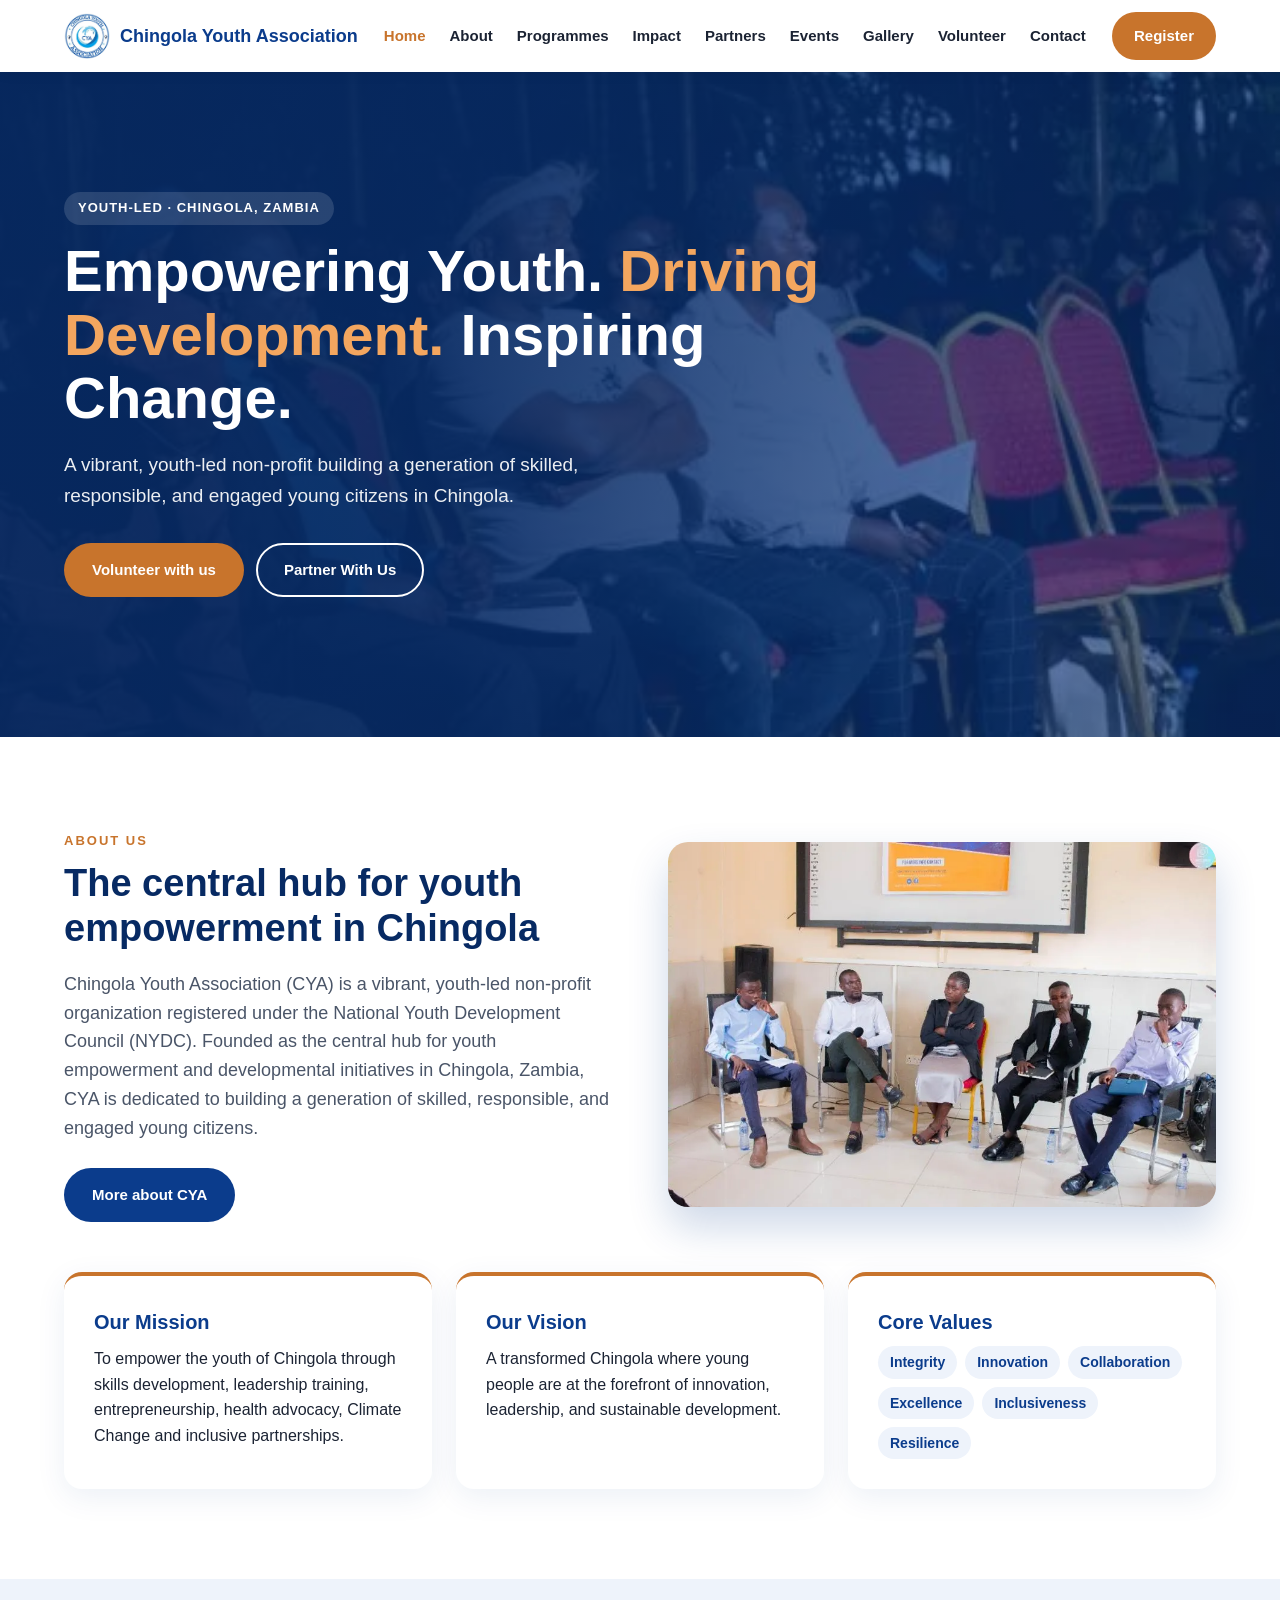
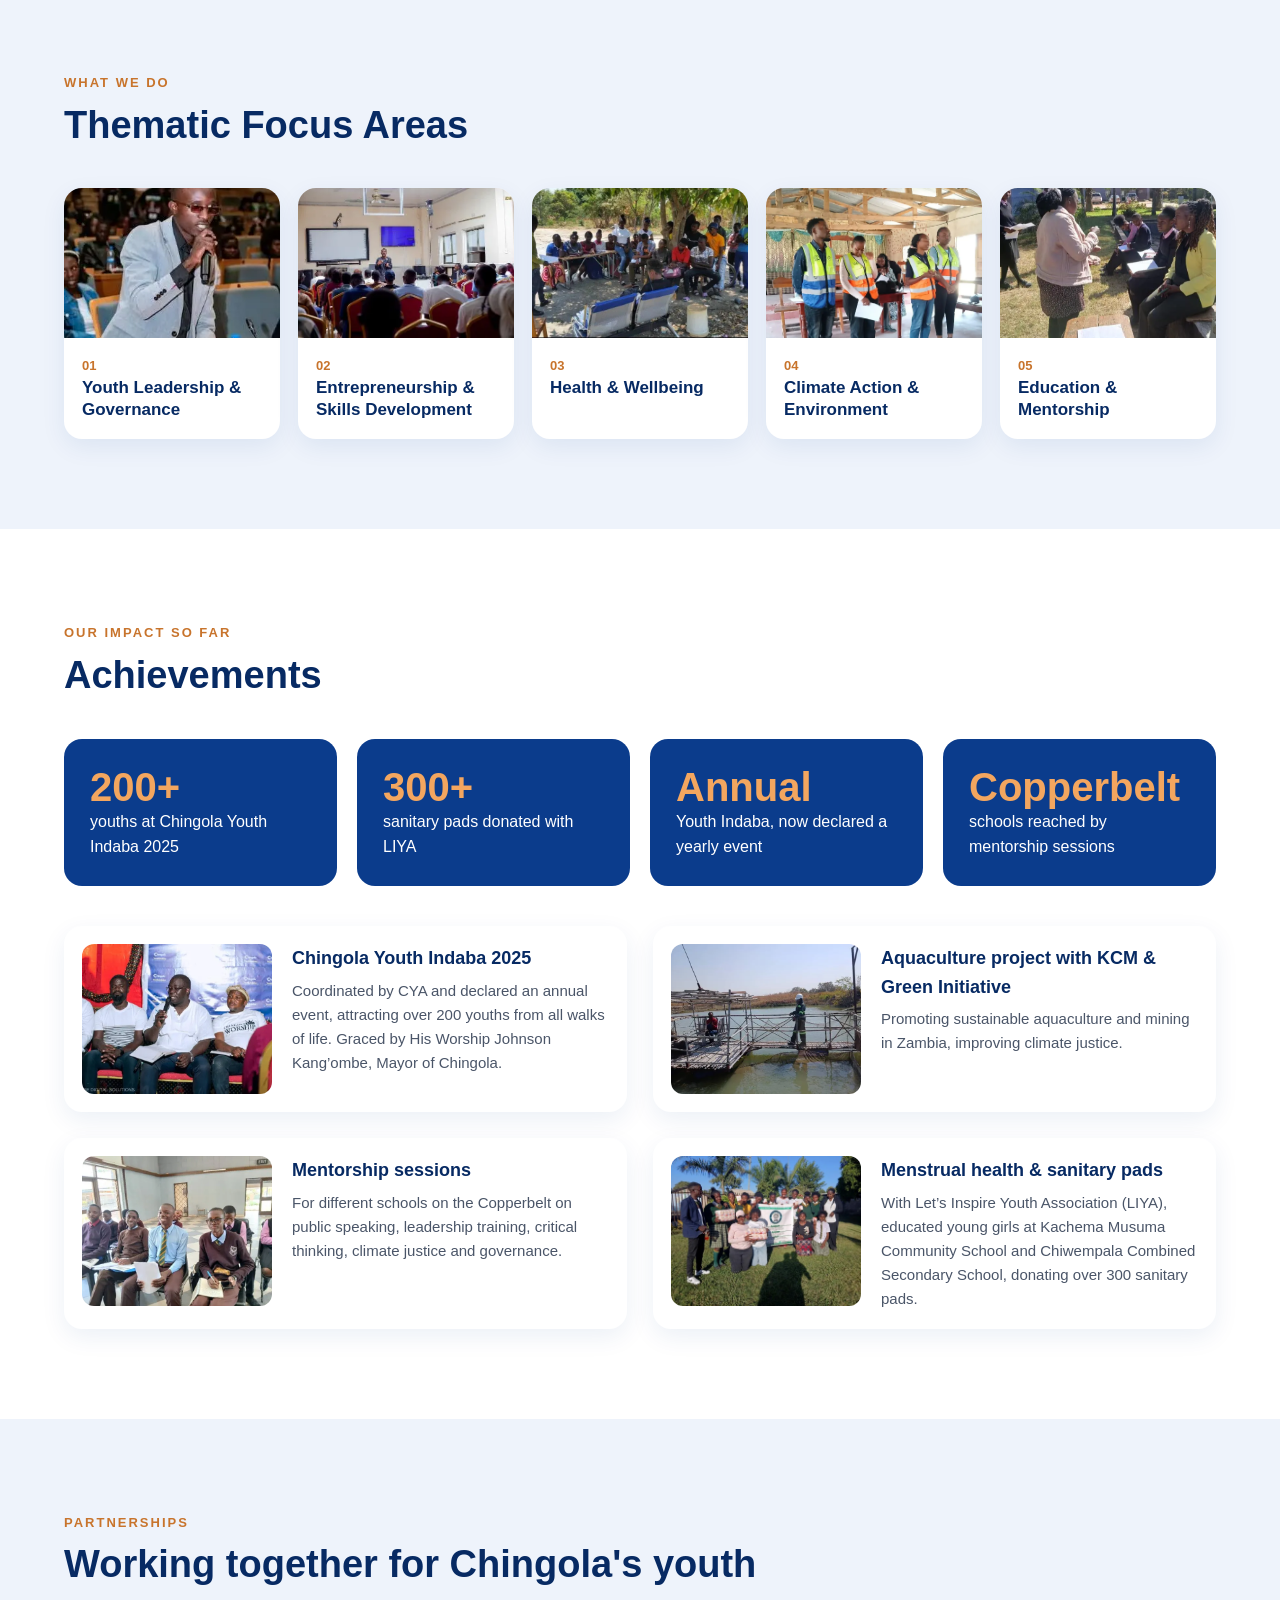
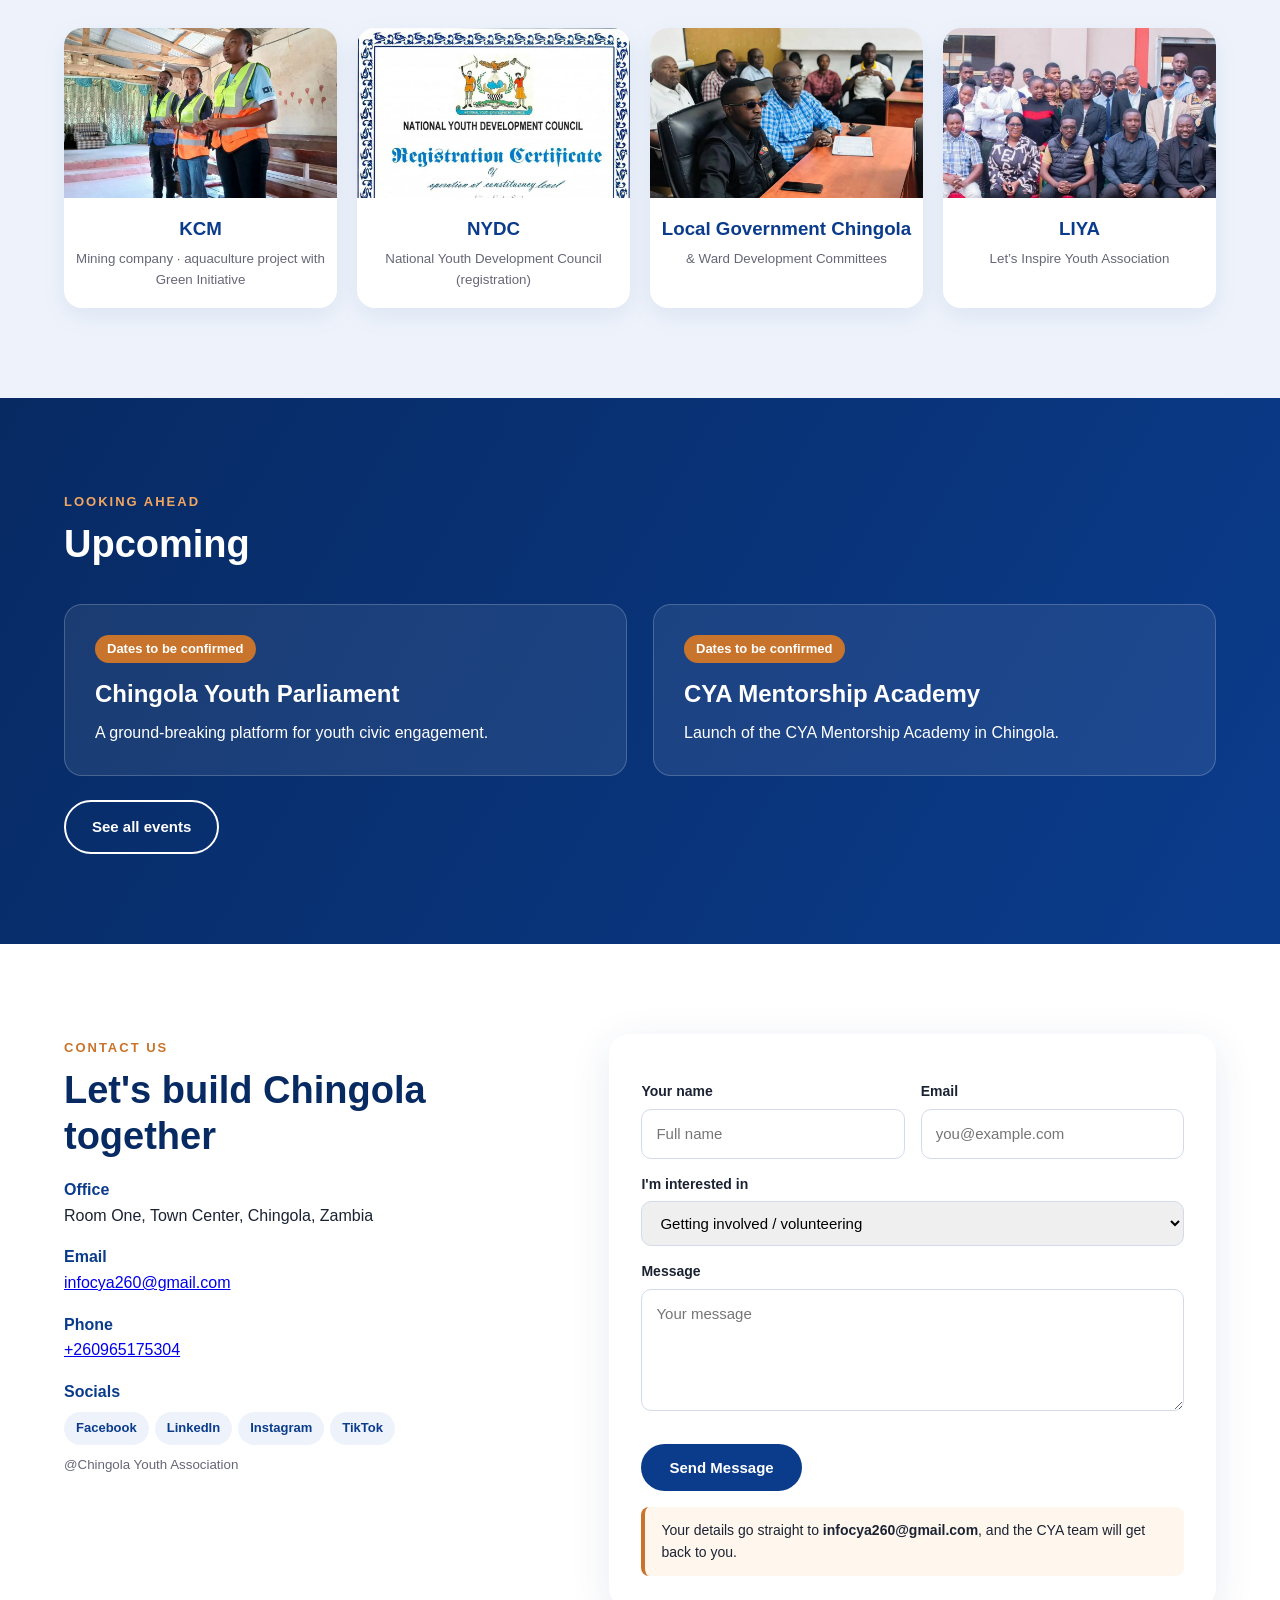
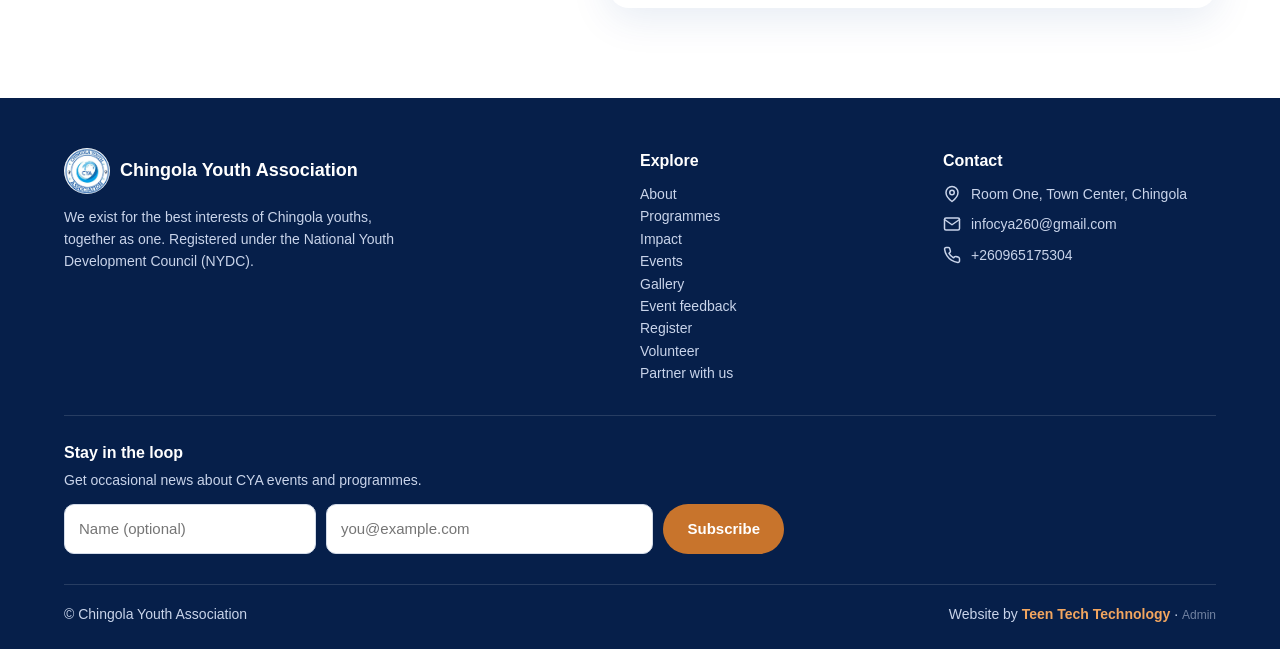
==== commit b2936f5f: "Website v2: volunteer, partner, gallery and feedback pages; seat reservations with QR tickets; newsl" ====
--- a/index.html
+++ b/index.html
@@ -31,6 +31,8 @@
           <li><a href="impact.html" class="">Impact</a></li>
           <li><a href="partners.html" class="">Partners</a></li>
           <li><a href="events.html" class="">Events</a></li>
+          <li><a href="gallery.html" class="">Gallery</a></li>
+          <li><a href="volunteer.html" class="">Volunteer</a></li>
           <li><a href="contact.html" class="">Contact</a></li>
         </ul>
         <a class="btn bc" href="register.html" style="padding:10px 20px">Register</a>
@@ -44,7 +46,7 @@
         <span class="tag">Youth-led · Chingola, Zambia</span>
         <h1>Empowering Youth. <span>Driving Development.</span> Inspiring Change.</h1>
         <p>A vibrant, youth-led non-profit building a generation of skilled, responsible, and engaged young citizens in Chingola.</p>
-        <a class="btn bc" href="contact.html">Get Involved</a><a class="btn bo" href="partners.html">Partner With Us</a>
+        <a class="btn bc" href="volunteer.html">Volunteer with us</a><a class="btn bo" href="partner.html">Partner With Us</a>
       </div>
     </header>
 
@@ -279,15 +281,30 @@
             <a href="programmes.html">Programmes</a>
             <a href="impact.html">Impact</a>
             <a href="events.html">Events</a>
+            <a href="gallery.html">Gallery</a>
+            <a href="feedback.html">Event feedback</a>
             <a href="register.html">Register</a>
+            <a href="volunteer.html">Volunteer</a>
+            <a href="partner.html">Partner with us</a>
           </div>
           <div>
             <h4>Contact</h4>
-            <a>Room One, Town Center, Chingola</a>
-            <a href="mailto:infocya260@gmail.com">infocya260@gmail.com</a>
-            <a href="tel:+260965175304">+260965175304</a>
-          </div>
-        </div>
+            <span class="fc"><svg class="fi" viewBox="0 0 24 24" aria-hidden="true" focusable="false"><path d="M20 10c0 6-8 12-8 12s-8-6-8-12a8 8 0 0 1 16 0Z"/><circle cx="12" cy="10" r="3"/></svg><span>Room One, Town Center, Chingola</span></span>
+            <a class="fc" href="mailto:infocya260@gmail.com"><svg class="fi" viewBox="0 0 24 24" aria-hidden="true" focusable="false"><rect x="2" y="4" width="20" height="16" rx="2"/><path d="m22 6-10 7L2 6"/></svg><span>infocya260@gmail.com</span></a>
+            <a class="fc" href="tel:+260965175304"><svg class="fi" viewBox="0 0 24 24" aria-hidden="true" focusable="false"><path d="M22 16.9v3a2 2 0 0 1-2.2 2 19.8 19.8 0 0 1-8.6-3.1 19.5 19.5 0 0 1-6-6A19.8 19.8 0 0 1 2.1 4.2 2 2 0 0 1 4.1 2h3a2 2 0 0 1 2 1.7c.1.9.4 1.8.7 2.7a2 2 0 0 1-.5 2.1L8 9.8a16 16 0 0 0 6 6l1.3-1.3a2 2 0 0 1 2.1-.4c.9.3 1.8.6 2.7.7a2 2 0 0 1 1.7 2Z"/></svg><span>+260965175304</span></a>
+          </div>
+        </div>
+        <form class="nl" data-subscribe novalidate>
+          <h4>Stay in the loop</h4>
+          <p>Get occasional news about CYA events and programmes.</p>
+          <div class="nlr">
+            <label class="sr" for="nl-name">Name (optional)</label><input id="nl-name" name="name" maxlength="120" placeholder="Name (optional)" autocomplete="name">
+            <label class="sr" for="nl-email">Email</label><input id="nl-email" name="email" type="email" required maxlength="200" placeholder="you@example.com" autocomplete="email">
+            <button class="btn bc" type="submit">Subscribe</button>
+          </div>
+          <div class="hp" aria-hidden="true"><label for="nl-w">Leave this empty</label><input id="nl-w" name="website" tabindex="-1" autocomplete="off"></div>
+          <p class="fmsg" role="status"></p>
+        </form>
         <div class="cr">
           <span>© Chingola Youth Association</span>
           <span>Website by <strong>Teen Tech Technology</strong> &middot; <a class="foot-admin" href="https://teentech-technology.github.io/cya-dashboard/" rel="nofollow">Admin</a></span>
@@ -297,6 +314,9 @@
 
     <!-- Scripts: mobile menu, forms and photo viewer -->
     <script src="site.js"></script>
+    <script src="db.js"></script>
+    <script src="extras.js"></script>
+    <script src="vendor/qrcode.js"></script>
     <script src="events.js"></script>
   </body>
 </html>
--- a/style.css
+++ b/style.css
@@ -892,3 +892,76 @@
 .foot-admin:hover { opacity: 1; }
 @media (max-width: 900px) { .ups { grid-template-columns: 1fr; } }
 .cr .foot-admin { display: inline; color: inherit; }
+
+/* ---------- 17. Database forms, reservations, tickets ---------- */
+.hp { position: absolute; left: -9999px; width: 1px; height: 1px; overflow: hidden; }
+label em { font-weight: 400; font-style: normal; color: #667; font-size: 13px; }
+label.cb { display: flex; gap: 10px; align-items: flex-start; font-weight: 400; }
+label.cb input { width: 18px; height: 18px; flex: none; margin-top: 3px; accent-color: var(--b); }
+textarea { resize: vertical; }
+.u .seats { font-size: 14px; opacity: .85; margin-top: 6px; }
+.u .btn + .btn { margin-left: 8px; }
+.u .btn svg { width: 18px; height: 18px; }
+.btn.rs { display: inline-flex; align-items: center; gap: 8px; }
+dialog.rsv { border: 0; border-radius: 20px; padding: 0; width: min(480px, calc(100vw - 24px)); max-height: calc(100dvh - 24px); overflow: auto; margin: auto; box-shadow: 0 20px 60px #0005; color: var(--t, #1b2333); }
+dialog.rsv::backdrop { background: #072a63a6; }
+.rsv .in { padding: 26px; position: relative; }
+.rsv h3 { color: var(--bd); font-size: 22px; margin-bottom: 4px; padding-right: 36px; overflow-wrap: anywhere; }
+.rsv .x { position: absolute; top: 14px; right: 14px; background: #eef3fb; border: 0; border-radius: 50%; width: 36px; height: 36px; display: grid; place-items: center; cursor: pointer; color: var(--bd); }
+.rsv .sub { color: #5b6577; font-size: 14px; }
+.ticket { border: 2px dashed #c8742c; border-radius: 16px; padding: 20px; margin-top: 16px; text-align: center; background: #fffaf4; }
+.ticket .code { font-family: ui-monospace, Consolas, monospace; font-size: 26px; font-weight: 800; letter-spacing: 2px; color: var(--bd); margin: 8px 0; }
+.ticket .qrc { width: 180px; height: 180px; margin: 10px auto; background: #fff; padding: 8px; border-radius: 8px; }
+.ticket .qrc svg, .ticket .qrc img { width: 100%; height: 100%; display: block; }
+.ticket dl { display: grid; grid-template-columns: auto minmax(0,1fr); gap: 4px 12px; text-align: left; font-size: 15px; margin-top: 10px; }
+.ticket dt { color: #5b6577; } .ticket dd { font-weight: 600; overflow-wrap: anywhere; }
+.rsv .acts { display: flex; gap: 10px; flex-wrap: wrap; margin-top: 16px; }
+.rsv .acts .btn { flex: 1 1 160px; justify-content: center; }
+.btn.bo3 { border: 2px solid var(--b); color: var(--b); background: #fff; }
+@media (max-width: 480px) { .u .btn + .btn { margin-left: 0; margin-top: 10px; } .u .btn { width: 100%; justify-content: center; } }
+@media print {
+  body.printing > *:not(dialog) { display: none !important; }
+  dialog.rsv { position: static; box-shadow: none; max-height: none; width: 100%; }
+  dialog.rsv .x, dialog.rsv .acts, dialog.rsv .note { display: none; }
+}
+
+/* ---------- 18. Newsletter, gallery, feedback ---------- */
+.sr { position: absolute; width: 1px; height: 1px; overflow: hidden; clip: rect(0 0 0 0); margin: 0; }
+footer .nl { border-top: 1px solid #ffffff22; margin-top: 30px; padding-top: 24px; }
+footer .nl h4 { margin-bottom: 4px; }
+footer .nl p { font-size: 14px; color: #c9d4ea; }
+.nlr { display: grid; grid-template-columns: minmax(0,1fr) minmax(0,1.3fr) auto; gap: 10px; margin-top: 12px; max-width: 720px; }
+.nlr input { margin: 0; min-width: 0; }
+.nlr .btn { padding: 11px 22px; cursor: pointer; }
+footer .fmsg.ok { color: #9be3b4; } footer .fmsg.err { color: #ffb4ab; }
+@media (max-width: 640px) { .nlr { grid-template-columns: 1fr; } }
+.gfilter { display: flex; gap: 12px; align-items: center; flex-wrap: wrap; margin-bottom: 20px; }
+.gfilter label { margin: 0; } .gfilter select { width: auto; max-width: 100%; }
+.ggrid { display: grid; grid-template-columns: repeat(auto-fill, minmax(min(240px, 100%), 1fr)); gap: 16px; }
+.ggrid figure { margin: 0; background: #fff; border-radius: 14px; overflow: hidden; box-shadow: 0 6px 20px #0b3c8c14; }
+.ggrid button { border: 0; padding: 0; background: none; display: block; width: 100%; cursor: zoom-in; }
+.ggrid img { width: 100%; aspect-ratio: 4/3; object-fit: cover; display: block; }
+.ggrid figcaption { padding: 10px 14px; font-size: 14px; overflow-wrap: anywhere; }
+.ggrid figcaption span { display: block; color: var(--c); font-weight: 700; font-size: 12px; text-transform: uppercase; letter-spacing: 1px; }
+dialog.glb { border: 0; background: transparent; max-width: 100vw; max-height: 100dvh; width: 100vw; height: 100dvh; padding: 0; margin: 0; }
+dialog.glb::backdrop { background: #000d; }
+.glb figure { margin: 0; height: 100%; display: flex; flex-direction: column; align-items: center; justify-content: center; padding: 56px 12px; }
+.glb img { max-width: 100%; max-height: calc(100dvh - 140px); object-fit: contain; border-radius: 8px; }
+.glb figcaption { color: #fff; margin-top: 10px; text-align: center; }
+.glb button { position: fixed; background: #ffffff26; color: #fff; border: 0; border-radius: 50%; width: 46px; height: 46px; font-size: 30px; line-height: 1; cursor: pointer; z-index: 2; }
+.glb .x { top: 12px; right: 12px; } .glb .pv { left: 10px; top: 50%; } .glb .nx { right: 10px; top: 50%; }
+.stars { border: 0; padding: 0; margin: 14px 0 0; display: flex; flex-direction: row-reverse; justify-content: flex-end; gap: 6px; }
+.stars legend { font-weight: 600; font-size: 14px; margin-bottom: 6px; width: 100%; }
+.stars input { position: absolute; opacity: 0; width: 1px; }
+.stars label { margin: 0; width: 48px; height: 48px; display: grid; place-items: center; border: 1.5px solid #d3dbe8; border-radius: 12px; cursor: pointer; font-weight: 700; font-size: 18px; color: var(--bd); background: #fff; }
+.stars input:checked ~ label, .stars label:hover, .stars label:hover ~ label { background: var(--c); border-color: var(--c); color: #fff; }
+.stars input:focus-visible + label { outline: 3px solid #c8742c80; outline-offset: 2px; }
+.pe .gl { display: flex; gap: 8px; flex-wrap: wrap; margin-top: 14px; }
+.pe .gl img { width: 84px; height: 84px; object-fit: cover; border-radius: 10px; }
+.pe .gl a.more { align-self: center; font-weight: 700; }
+
+/* ---------- 19. Footer contact icons ---------- */
+footer .fc { display: flex; align-items: flex-start; gap: 10px; color: #c9d4ea; font-size: 14px; margin-bottom: 8px; overflow-wrap: anywhere; min-width: 0; }
+footer a.fc:hover { color: #fff; }
+footer .fi { width: 18px; height: 18px; flex: none; margin-top: 2px; fill: none; stroke: currentColor; stroke-width: 2; stroke-linecap: round; stroke-linejoin: round; }
+@media (max-width: 400px) { .stars label { width: 40px; height: 40px; } .form, .cf { padding: 22px 16px; } }
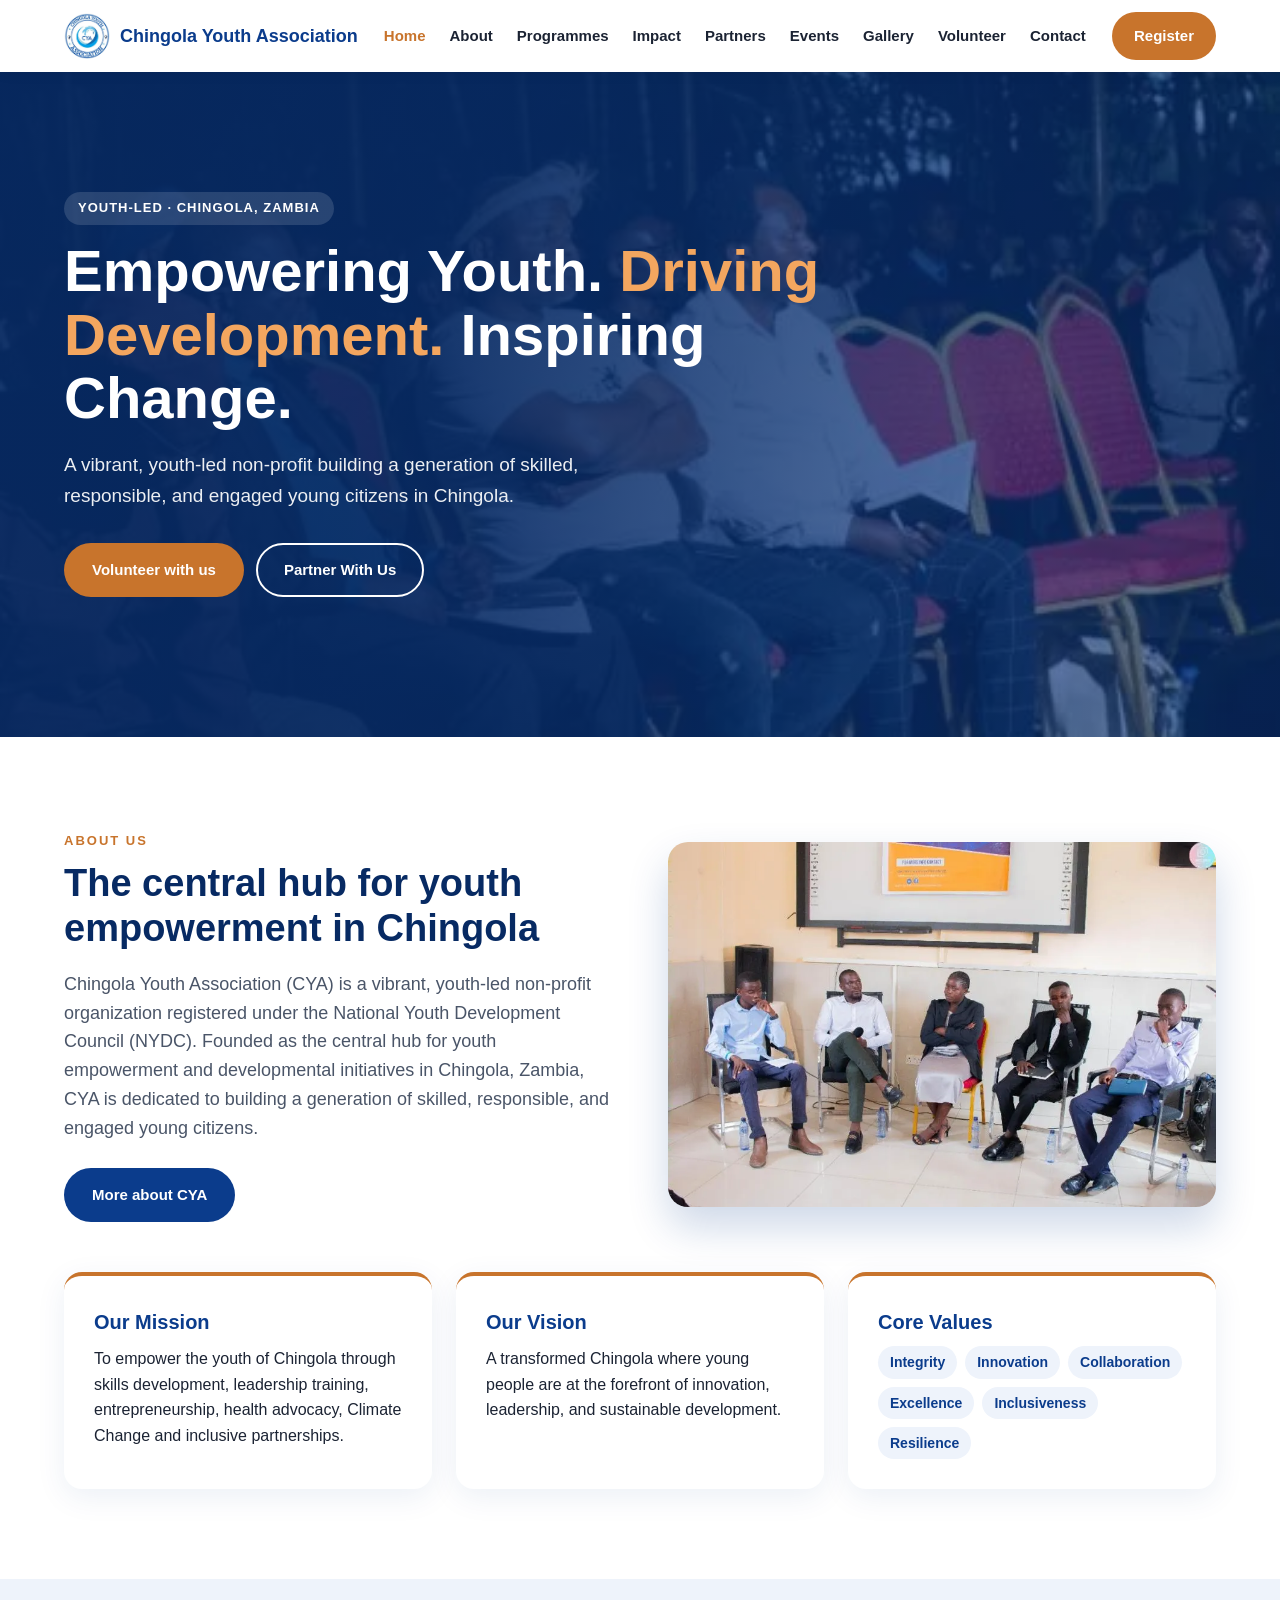
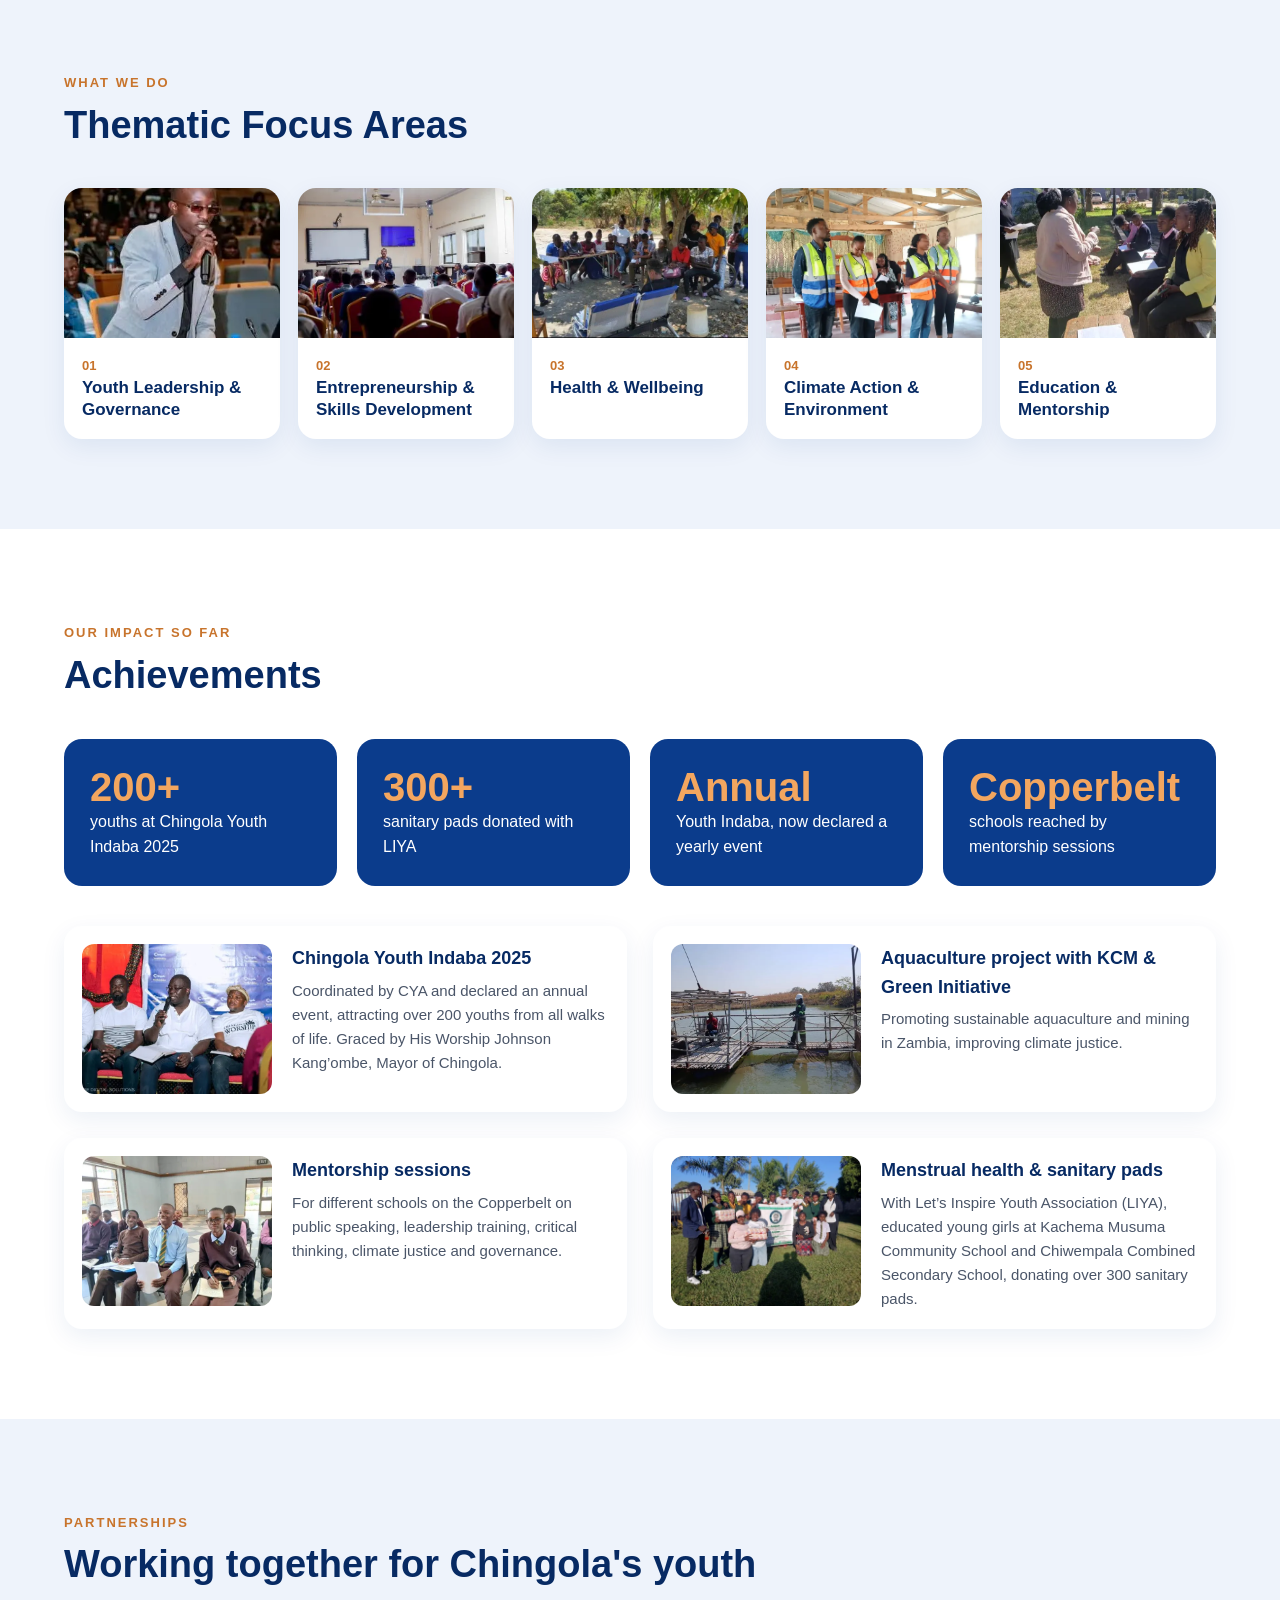
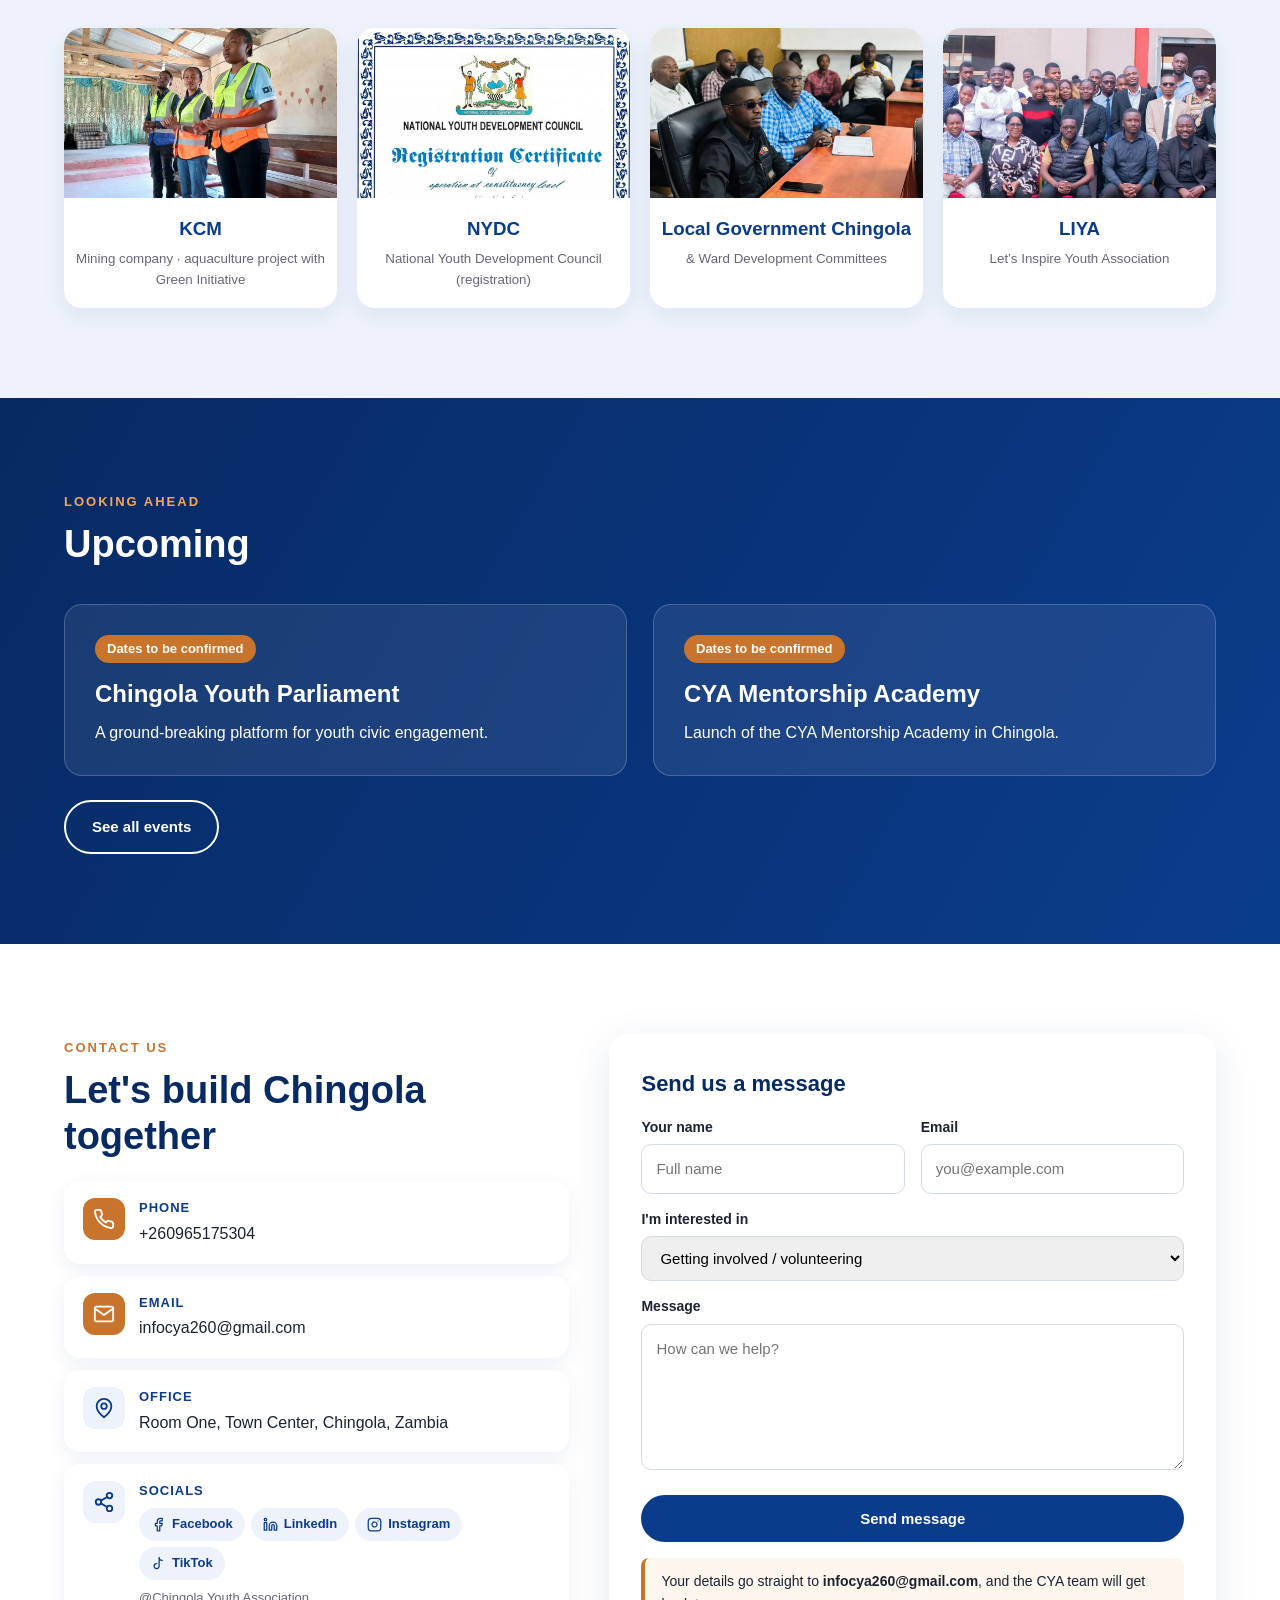
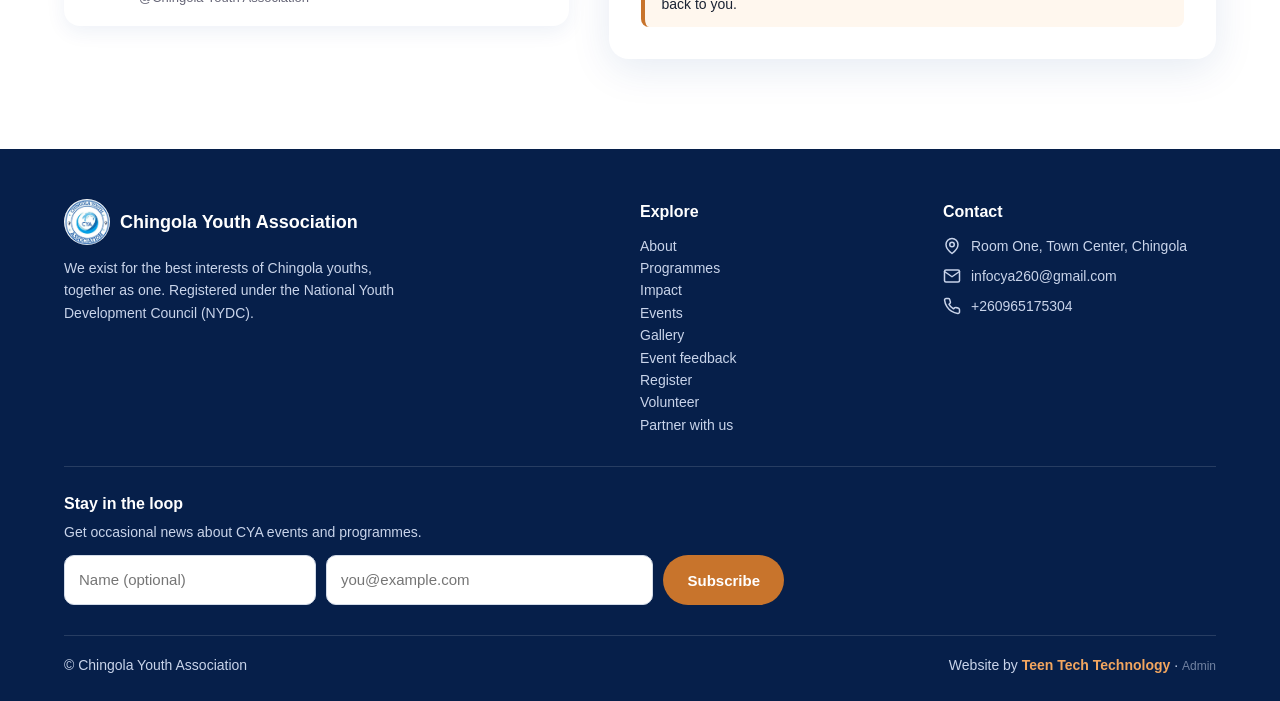
==== commit ccde4429: "Contact: icon cards for phone, email, office and socials; neater form with spam honeypot; homepage c" ====
--- a/index.html
+++ b/index.html
@@ -231,23 +231,27 @@
         <div class="ci">
           <span class="k">Contact Us</span>
           <h2>Let's build Chingola together</h2>
-          <p><b>Office</b>Room One, Town Center, Chingola, Zambia</p>
-          <p><b>Email</b><a href="mailto:infocya260@gmail.com">infocya260@gmail.com</a></p>
-          <p><b>Phone</b><a href="tel:+260965175304">+260965175304</a></p>
-          <b>Socials</b>
-          <div class="soc" style="margin-top:8px"><span>Facebook</span><span>LinkedIn</span><span>Instagram</span><span>TikTok</span></div>
-          <small style="color:#667">@Chingola Youth Association</small>
+          <ul class="cards-ct">
+            <li><a class="cc" href="tel:+260965175304"><svg class="cic" viewBox="0 0 24 24" aria-hidden="true" focusable="false"><path d="M22 16.9v3a2 2 0 0 1-2.2 2 19.8 19.8 0 0 1-8.6-3.1 19.5 19.5 0 0 1-6-6A19.8 19.8 0 0 1 2.1 4.2 2 2 0 0 1 4.1 2h3a2 2 0 0 1 2 1.7c.1.9.4 1.8.7 2.7a2 2 0 0 1-.5 2.1L8 9.8a16 16 0 0 0 6 6l1.3-1.3a2 2 0 0 1 2.1-.4c.9.3 1.8.6 2.7.7a2 2 0 0 1 1.7 2Z"/></svg><span><b>Phone</b>+260965175304</span></a></li>
+            <li><a class="cc" href="mailto:infocya260@gmail.com"><svg class="cic" viewBox="0 0 24 24" aria-hidden="true" focusable="false"><rect x="2" y="4" width="20" height="16" rx="2"/><path d="m22 6-10 7L2 6"/></svg><span><b>Email</b>infocya260@gmail.com</span></a></li>
+            <li><div class="cc"><svg class="cic" viewBox="0 0 24 24" aria-hidden="true" focusable="false"><path d="M20 10c0 6-8 12-8 12s-8-6-8-12a8 8 0 0 1 16 0Z"/><circle cx="12" cy="10" r="3"/></svg><span><b>Office</b>Room One, Town Center, Chingola, Zambia</span></div></li>
+            <li><div class="cc"><svg class="cic" viewBox="0 0 24 24" aria-hidden="true" focusable="false"><circle cx="18" cy="5" r="3"/><circle cx="6" cy="12" r="3"/><circle cx="18" cy="19" r="3"/><path d="m8.6 13.5 6.8 4M15.4 6.5l-6.8 4"/></svg><span><b>Socials</b>
+              <span class="soc"><span><svg class="sic" viewBox="0 0 24 24" aria-hidden="true" focusable="false"><path d="M18 2h-3a5 5 0 0 0-5 5v3H7v4h3v8h4v-8h3l1-4h-4V7a1 1 0 0 1 1-1h3z"/></svg>Facebook</span><span><svg class="sic" viewBox="0 0 24 24" aria-hidden="true" focusable="false"><path d="M16 8a6 6 0 0 1 6 6v7h-4v-7a2 2 0 0 0-4 0v7h-4v-7a6 6 0 0 1 6-6zM2 9h4v12H2z"/><circle cx="4" cy="4" r="2"/></svg>LinkedIn</span><span><svg class="sic" viewBox="0 0 24 24" aria-hidden="true" focusable="false"><rect x="2" y="2" width="20" height="20" rx="5"/><path d="M16 11.4A4 4 0 1 1 12.6 8a4 4 0 0 1 3.4 3.4zM17.5 6.5h.01"/></svg>Instagram</span><span><svg class="sic" viewBox="0 0 24 24" aria-hidden="true" focusable="false"><path d="M9 12a4 4 0 1 0 4 4V2a5 5 0 0 0 5 5"/></svg>TikTok</span></span>
+              <small>@Chingola Youth Association</small></span></div></li>
+          </ul>
         </div>
         <!-- Form (sent by site.js) -->
         <form class="cf" data-mail="Website enquiry">
+          <div class="hp" aria-hidden="true"><label for="hp-<form class="cf" data-mail="Website enquiry">x">Leave this empty</label><input name="_honey" tabindex="-1" autocomplete="off"></div>
+          <h3 style="color:var(--bd);font-size:22px">Send us a message</h3>
           <div class="row">
             <div>
               <label for="n">Your name</label>
-              <input id="n" name="Name" required placeholder="Full name">
+              <input id="n" name="Name" required maxlength="120" placeholder="Full name" autocomplete="name">
             </div>
             <div>
               <label for="e">Email</label>
-              <input id="e" name="Email" type="email" required placeholder="you@example.com">
+              <input id="e" name="Email" type="email" required maxlength="200" placeholder="you@example.com" autocomplete="email">
             </div>
           </div>
           <label for="i">I'm interested in</label>
@@ -258,10 +262,8 @@
             <option>Other</option>
           </select>
           <label for="m">Message</label>
-          <textarea id="m" name="Message" rows="4" required placeholder="Your message"></textarea>
-          <br>
-          <br>
-          <button class="btn bb" type="submit">Send Message</button>
+          <textarea id="m" name="Message" rows="5" required maxlength="3000" placeholder="How can we help?"></textarea>
+          <button class="btn bb" type="submit" style="width:100%;margin-top:18px">Send message</button>
           <p class="note">Your details go straight to <b>infocya260@gmail.com</b>, and the CYA team will get back to you.</p>
         </form>
       </div>
--- a/style.css
+++ b/style.css
@@ -965,3 +965,17 @@
 footer a.fc:hover { color: #fff; }
 footer .fi { width: 18px; height: 18px; flex: none; margin-top: 2px; fill: none; stroke: currentColor; stroke-width: 2; stroke-linecap: round; stroke-linejoin: round; }
 @media (max-width: 400px) { .stars label { width: 40px; height: 40px; } .form, .cf { padding: 22px 16px; } }
+
+/* ---------- 20. Contact cards ---------- */
+.cards-ct { list-style: none; display: grid; gap: 12px; margin: 22px 0 0; padding: 0; }
+.cc { display: flex; gap: 14px; align-items: flex-start; background: #fff; border-radius: 16px; padding: 16px 18px; box-shadow: 0 6px 20px #0b3c8c12; color: var(--t, #1b2333); text-decoration: none; min-width: 0; overflow-wrap: anywhere; border: 1.5px solid transparent; }
+a.cc:hover { border-color: var(--c); }
+.cc > span { min-width: 0; font-size: 16px; }
+.cc b { display: block; color: var(--b); font-size: 13px; text-transform: uppercase; letter-spacing: 1px; margin-bottom: 2px; }
+.cic { width: 42px; height: 42px; flex: none; padding: 10px; border-radius: 12px; background: var(--l); color: var(--b); fill: none; stroke: currentColor; stroke-width: 2; stroke-linecap: round; stroke-linejoin: round; }
+a.cc .cic { background: var(--c); color: #fff; }
+.cc .soc { display: flex; flex-wrap: wrap; gap: 6px; margin: 6px 0 4px; }
+.cc .soc > span { display: inline-flex; align-items: center; gap: 6px; margin: 0; }
+.sic { width: 15px; height: 15px; fill: none; stroke: currentColor; stroke-width: 2; stroke-linecap: round; stroke-linejoin: round; }
+.cc small { color: #667; font-size: 13px; }
+@media (max-width: 900px) { .ct { grid-template-columns: 1fr; gap: 28px; } }
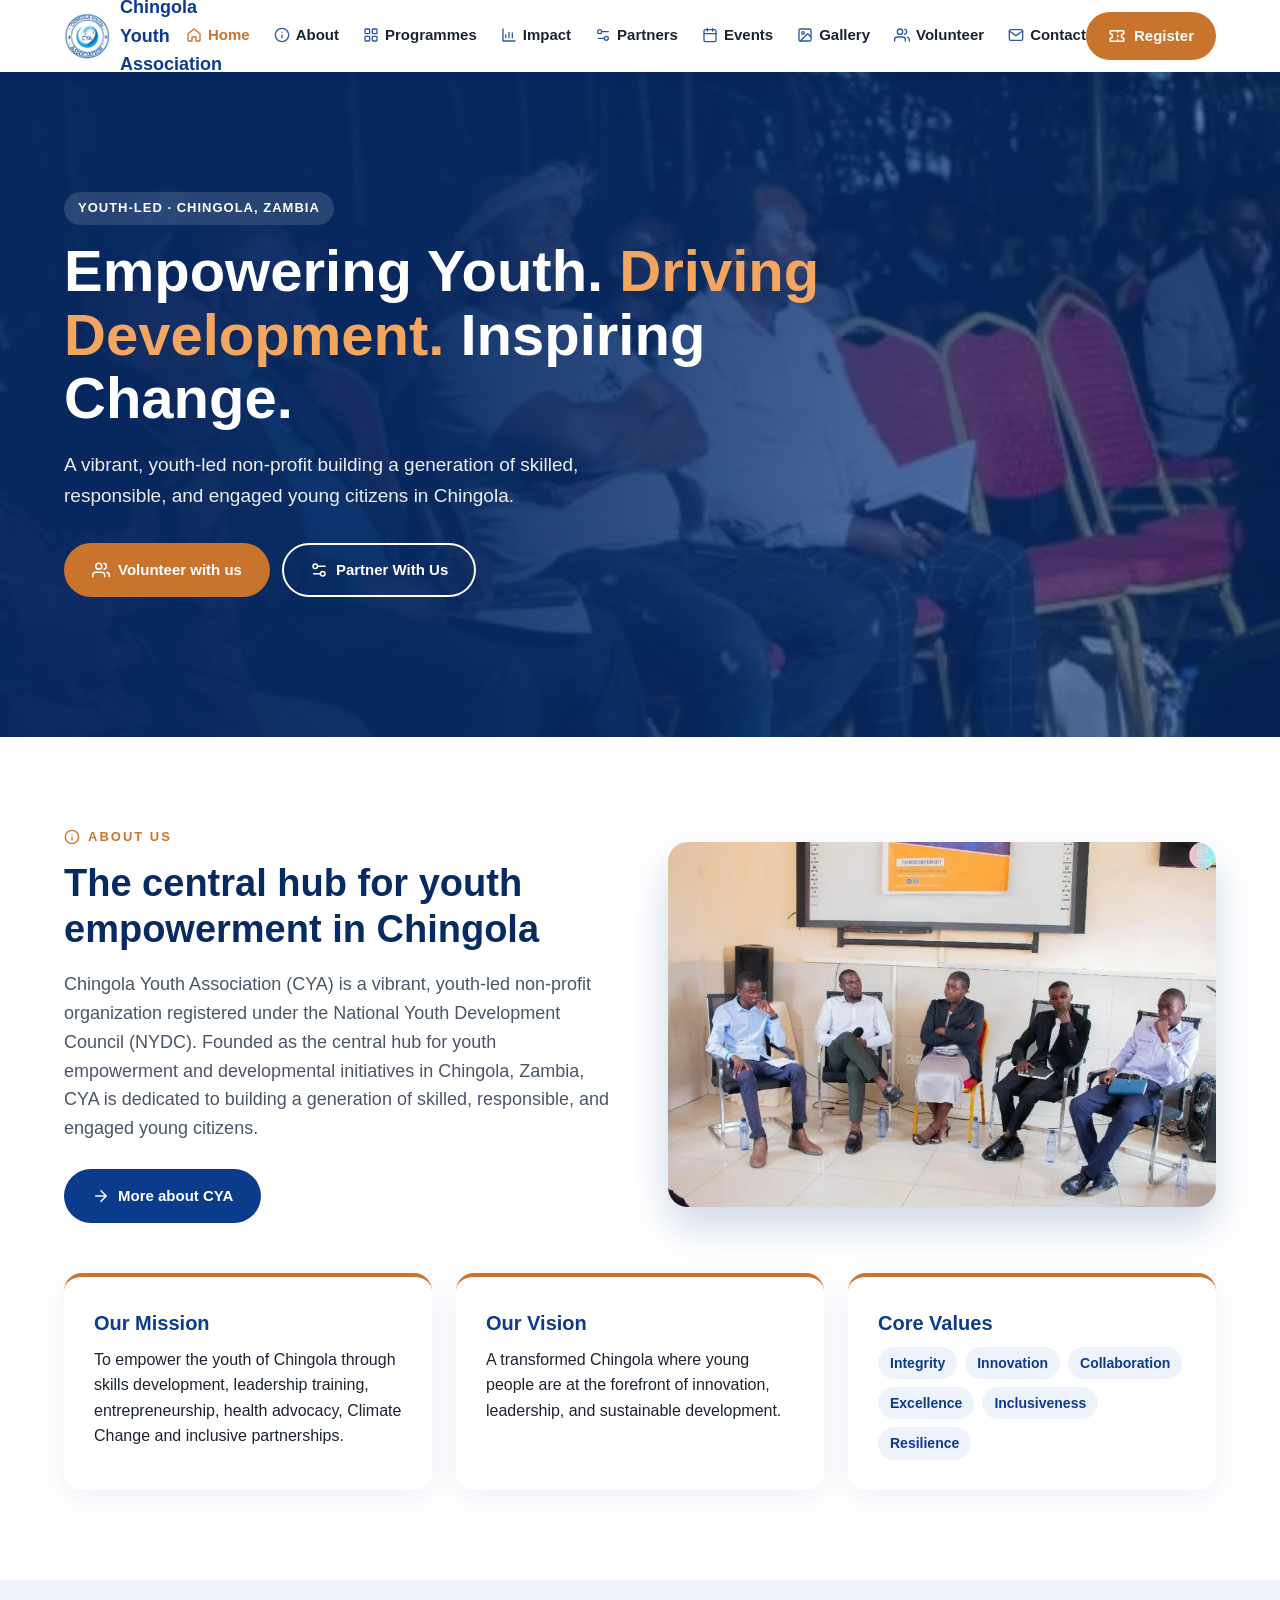
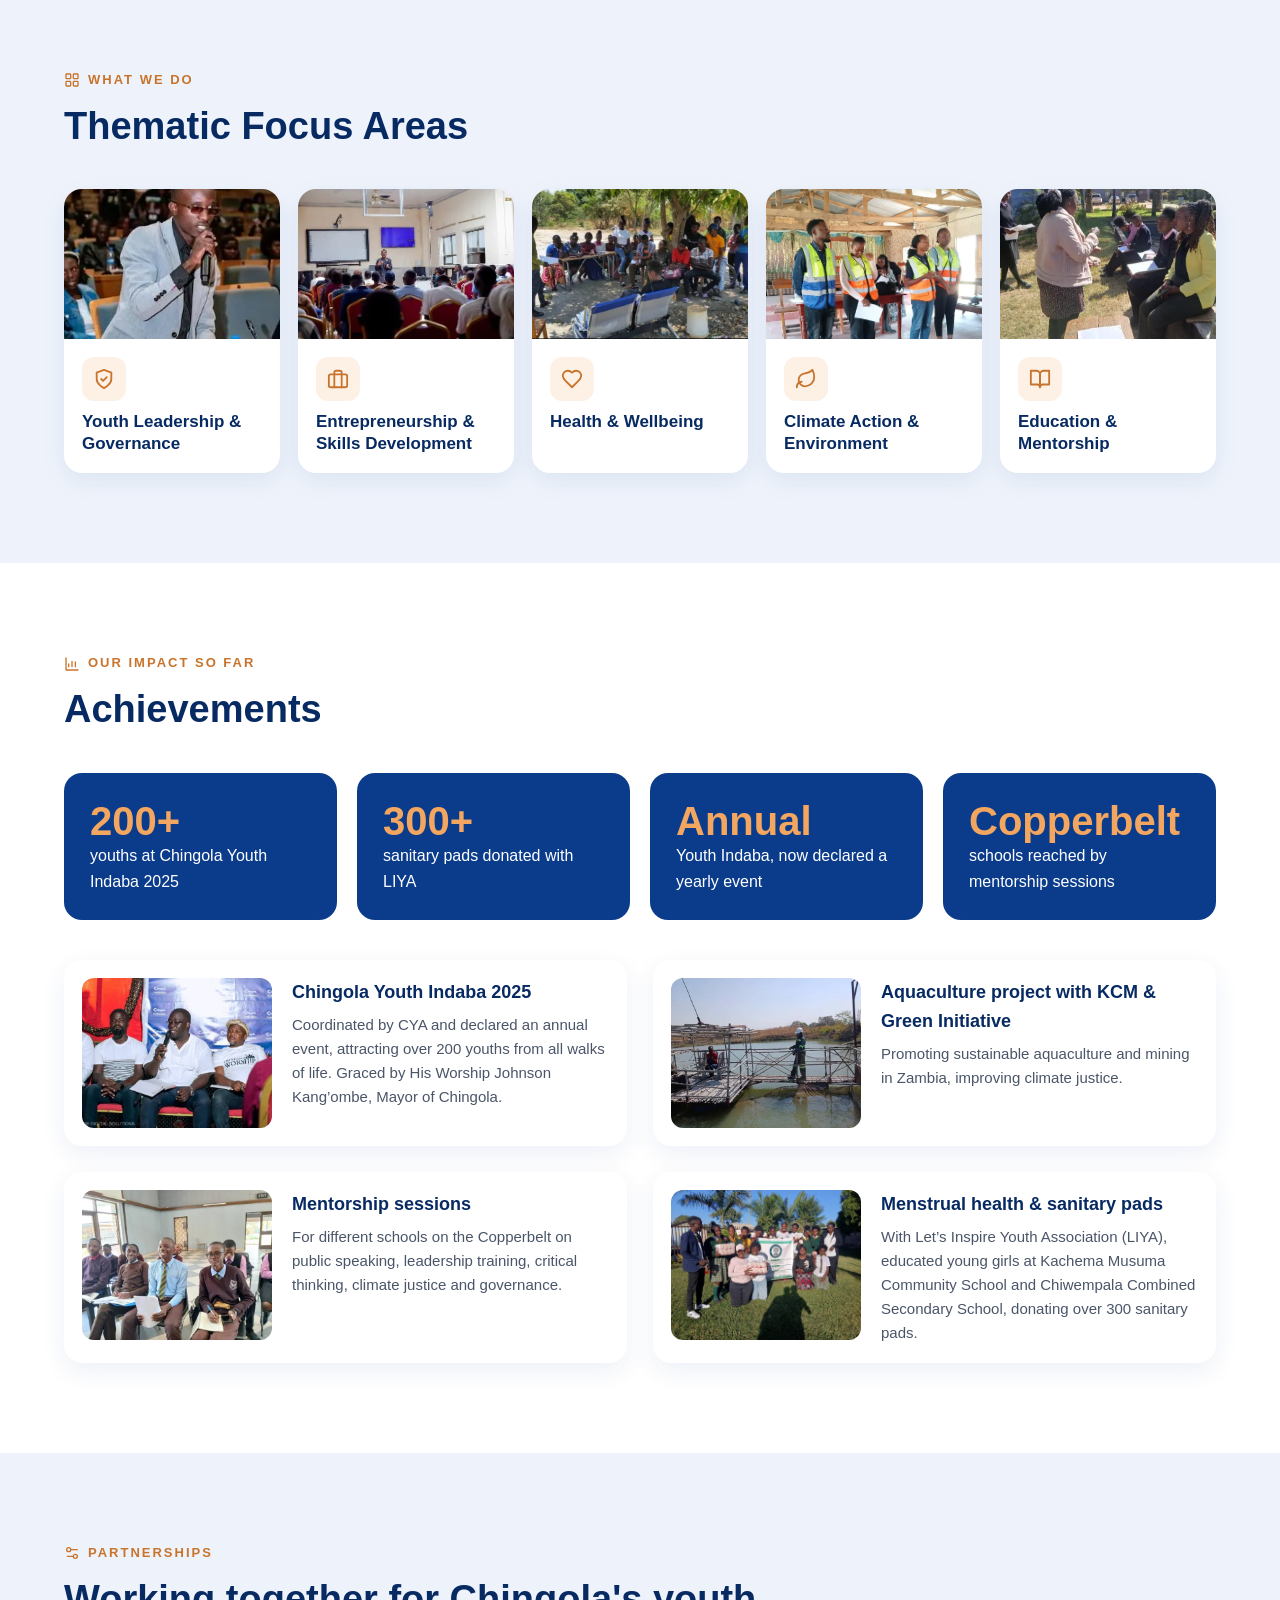
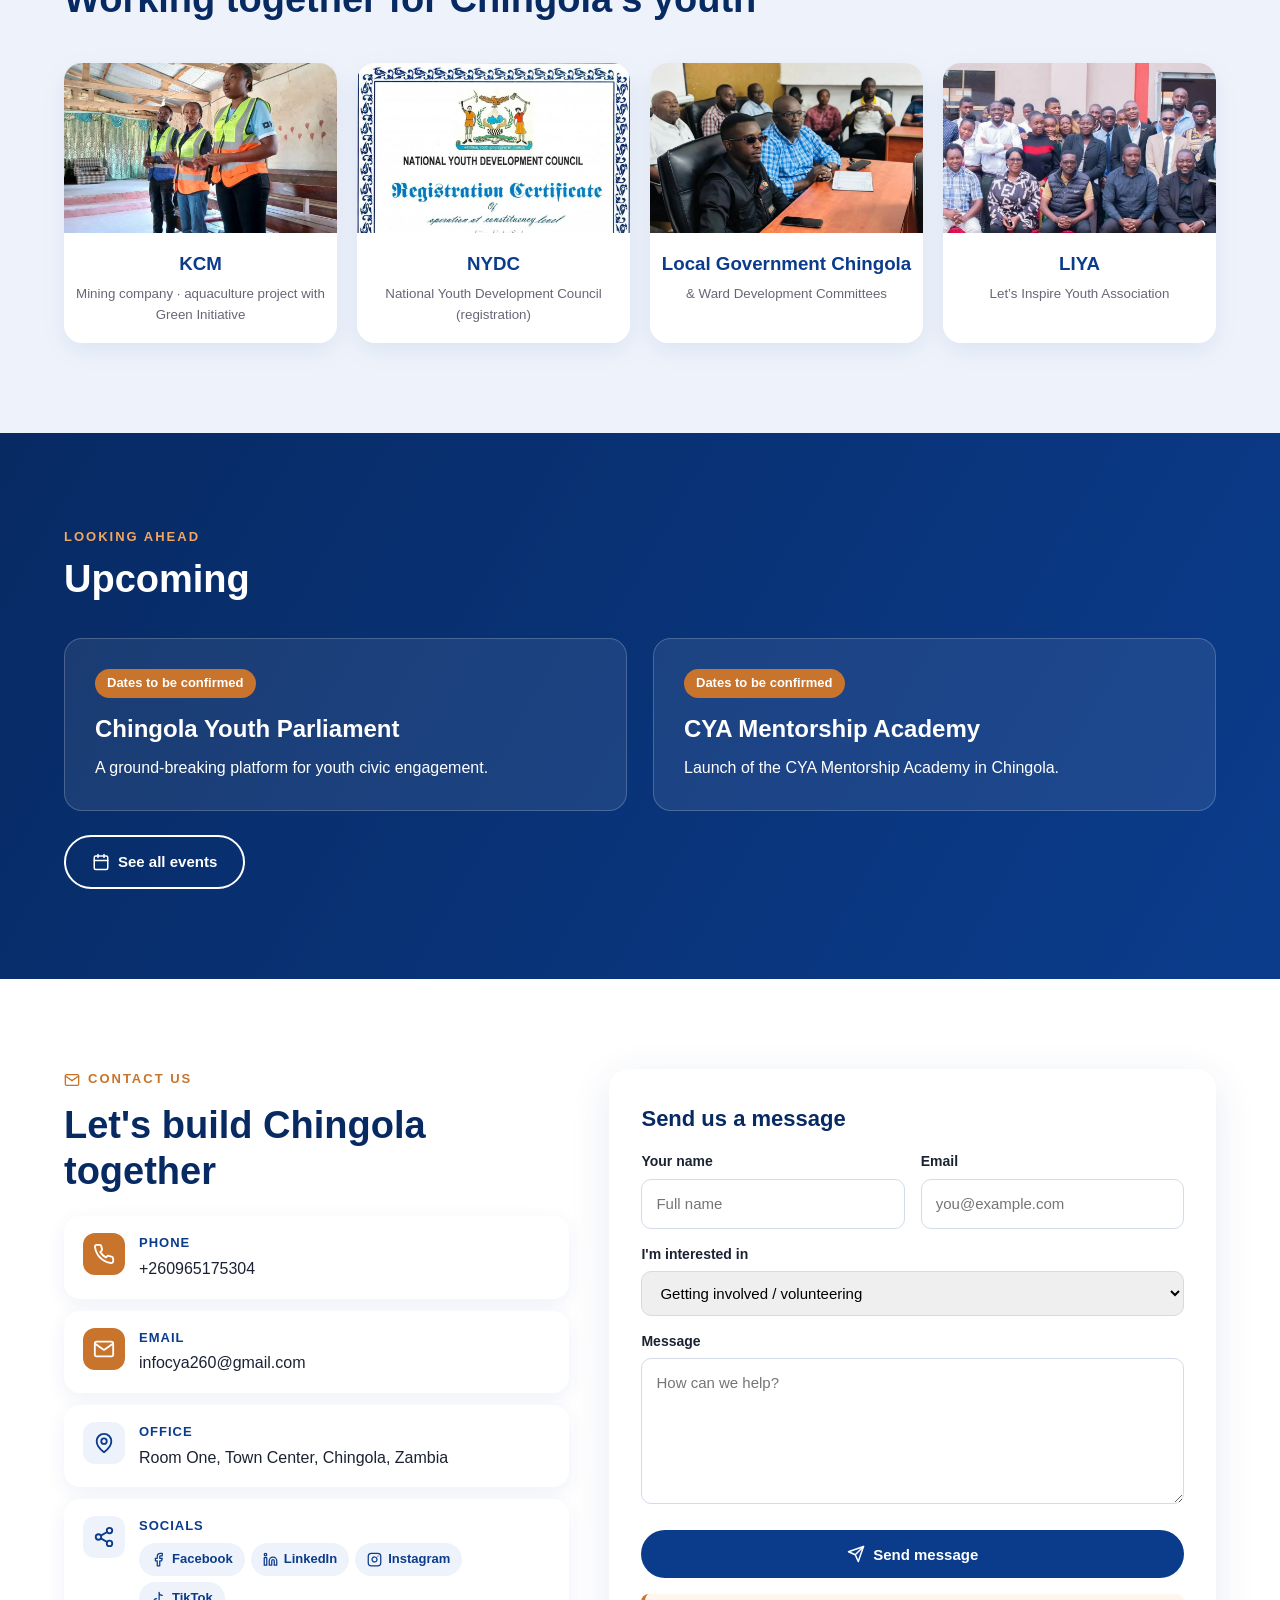
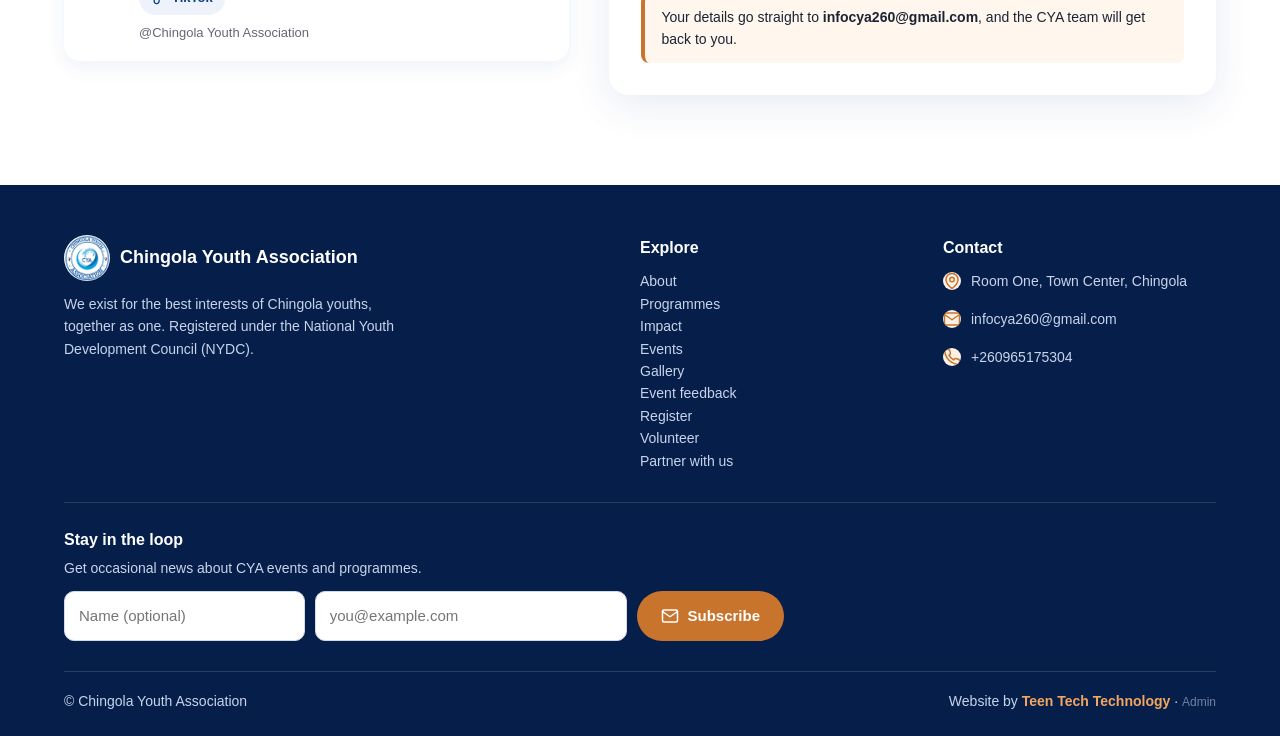
==== commit 006a3dce: "Shared line icons across site (nav, drawer, buttons, section labels); focus area numbers replaced wi" ====
--- a/index.html
+++ b/index.html
@@ -19,24 +19,25 @@
     <link rel="stylesheet" href="style.css">
   </head>
   <body>
+<svg width="0" height="0" class="sprite" style="position:absolute" aria-hidden="true"><symbol id="i-arrow" viewBox="0 0 24 24"><path d="M5 12h14M12 5l7 7-7 7"/></symbol><symbol id="i-book" viewBox="0 0 24 24"><path d="M2 3h6a4 4 0 0 1 4 4v14a3 3 0 0 0-3-3H2Z"/><path d="M22 3h-6a4 4 0 0 0-4 4v14a3 3 0 0 1 3-3h7Z"/></symbol><symbol id="i-brief" viewBox="0 0 24 24"><rect x="2" y="7" width="20" height="14" rx="2"/><path d="M16 21V5a2 2 0 0 0-2-2h-4a2 2 0 0 0-2 2v16"/></symbol><symbol id="i-cal" viewBox="0 0 24 24"><rect x="3" y="4" width="18" height="18" rx="2"/><path d="M16 2v4M8 2v4M3 10h18"/></symbol><symbol id="i-chart" viewBox="0 0 24 24"><path d="M3 3v18h18M7 16v-4M12 16V8M17 16v-7"/></symbol><symbol id="i-grid" viewBox="0 0 24 24"><rect x="3" y="3" width="7" height="7" rx="1"/><rect x="14" y="3" width="7" height="7" rx="1"/><rect x="3" y="14" width="7" height="7" rx="1"/><rect x="14" y="14" width="7" height="7" rx="1"/></symbol><symbol id="i-hand" viewBox="0 0 24 24"><path d="M20 7h-9M14 17H5"/><circle cx="17" cy="17" r="3"/><circle cx="7" cy="7" r="3"/></symbol><symbol id="i-heart" viewBox="0 0 24 24"><path d="M19 14c1.5-1.5 3-3.2 3-5.5A5.5 5.5 0 0 0 16.5 3c-1.8 0-3 .5-4.5 2-1.5-1.5-2.7-2-4.5-2A5.5 5.5 0 0 0 2 8.5c0 2.3 1.5 4 3 5.5l7 7Z"/></symbol><symbol id="i-home" viewBox="0 0 24 24"><path d="m3 10 9-7 9 7v10a1 1 0 0 1-1 1h-5v-6H9v6H4a1 1 0 0 1-1-1Z"/></symbol><symbol id="i-img" viewBox="0 0 24 24"><rect x="3" y="3" width="18" height="18" rx="2"/><circle cx="9" cy="9" r="2"/><path d="m21 15-5-5L5 21"/></symbol><symbol id="i-info" viewBox="0 0 24 24"><circle cx="12" cy="12" r="10"/><path d="M12 16v-4M12 8h.01"/></symbol><symbol id="i-leaf" viewBox="0 0 24 24"><path d="M11 20A7 7 0 0 1 9.8 6.1C15.5 5 17 4.5 19 2c1 2 2 4.2 2 8 0 5.5-4.8 10-10 10Z"/><path d="M2 21c0-3 1.9-5.4 5.2-6"/></symbol><symbol id="i-mail" viewBox="0 0 24 24"><rect x="2" y="4" width="20" height="16" rx="2"/><path d="m22 6-10 7L2 6"/></symbol><symbol id="i-menu" viewBox="0 0 24 24"><path d="M4 6h16M4 12h16M4 18h16"/></symbol><symbol id="i-send" viewBox="0 0 24 24"><path d="m22 2-7 20-4-9-9-4Z"/><path d="M22 2 11 13"/></symbol><symbol id="i-shield" viewBox="0 0 24 24"><path d="M12 22s8-4 8-10V5l-8-3-8 3v7c0 6 8 10 8 10Z"/><path d="m9 12 2 2 4-4"/></symbol><symbol id="i-ticket" viewBox="0 0 24 24"><path d="M3 9V6a1 1 0 0 1 1-1h16a1 1 0 0 1 1 1v3a3 3 0 0 0 0 6v3a1 1 0 0 1-1 1H4a1 1 0 0 1-1-1v-3a3 3 0 0 0 0-6Z"/><path d="M13 5v2M13 11v2M13 17v2"/></symbol><symbol id="i-users" viewBox="0 0 24 24"><path d="M17 21v-2a4 4 0 0 0-4-4H5a4 4 0 0 0-4 4v2"/><circle cx="9" cy="7" r="4"/><path d="M23 21v-2a4 4 0 0 0-3-3.9M16 3.1a4 4 0 0 1 0 7.8"/></symbol></svg>
 
     <!-- Navigation (top menu bar) -->
     <nav>
       <div class="w">
         <a class="brand" href="index.html"><img src="img/logo.webp" alt="CYA logo">Chingola Youth Association</a>
         <ul>
-          <li><a href="index.html" class="on">Home</a></li>
-          <li><a href="about.html" class="">About</a></li>
-          <li><a href="programmes.html" class="">Programmes</a></li>
-          <li><a href="impact.html" class="">Impact</a></li>
-          <li><a href="partners.html" class="">Partners</a></li>
-          <li><a href="events.html" class="">Events</a></li>
-          <li><a href="gallery.html" class="">Gallery</a></li>
-          <li><a href="volunteer.html" class="">Volunteer</a></li>
-          <li><a href="contact.html" class="">Contact</a></li>
+          <li><a href="index.html" class="on"><svg class="ic" aria-hidden="true" focusable="false"><use href="#i-home"/></svg><span>Home</span></a></li>
+          <li><a href="about.html" class=""><svg class="ic" aria-hidden="true" focusable="false"><use href="#i-info"/></svg><span>About</span></a></li>
+          <li><a href="programmes.html" class=""><svg class="ic" aria-hidden="true" focusable="false"><use href="#i-grid"/></svg><span>Programmes</span></a></li>
+          <li><a href="impact.html" class=""><svg class="ic" aria-hidden="true" focusable="false"><use href="#i-chart"/></svg><span>Impact</span></a></li>
+          <li><a href="partners.html" class=""><svg class="ic" aria-hidden="true" focusable="false"><use href="#i-hand"/></svg><span>Partners</span></a></li>
+          <li><a href="events.html" class=""><svg class="ic" aria-hidden="true" focusable="false"><use href="#i-cal"/></svg><span>Events</span></a></li>
+          <li><a href="gallery.html" class=""><svg class="ic" aria-hidden="true" focusable="false"><use href="#i-img"/></svg><span>Gallery</span></a></li>
+          <li><a href="volunteer.html" class=""><svg class="ic" aria-hidden="true" focusable="false"><use href="#i-users"/></svg><span>Volunteer</span></a></li>
+          <li><a href="contact.html" class=""><svg class="ic" aria-hidden="true" focusable="false"><use href="#i-mail"/></svg><span>Contact</span></a></li>
         </ul>
-        <a class="btn bc" href="register.html" style="padding:10px 20px">Register</a>
-        <button class="menu" aria-label="Menu" aria-expanded="false"><svg viewBox="0 0 24 24" width="24" height="24" fill="none" stroke="currentColor" stroke-width="2" stroke-linecap="round" aria-hidden="true"><path d="M4 6h16M4 12h16M4 18h16"/></svg></button>
+        <a class="btn bc" href="register.html" style="padding:10px 20px"><svg class="ic" aria-hidden="true" focusable="false"><use href="#i-ticket"/></svg><span>Register</span></a>
+        <button class="menu" aria-label="Menu" aria-expanded="false"><svg class="ic" aria-hidden="true" focusable="false"><use href="#i-menu"/></svg></button>
       </div>
     </nav>
 
@@ -46,7 +47,7 @@
         <span class="tag">Youth-led · Chingola, Zambia</span>
         <h1>Empowering Youth. <span>Driving Development.</span> Inspiring Change.</h1>
         <p>A vibrant, youth-led non-profit building a generation of skilled, responsible, and engaged young citizens in Chingola.</p>
-        <a class="btn bc" href="volunteer.html">Volunteer with us</a><a class="btn bo" href="partner.html">Partner With Us</a>
+        <a class="btn bc" href="volunteer.html"><svg class="ic" aria-hidden="true" focusable="false"><use href="#i-users"/></svg><span>Volunteer with us</span></a><a class="btn bo" href="partner.html"><svg class="ic" aria-hidden="true" focusable="false"><use href="#i-hand"/></svg><span>Partner With Us</span></a>
       </div>
     </header>
 
@@ -54,11 +55,11 @@
     <section>
       <div class="w two">
         <div>
-          <span class="k">About Us</span>
+          <span class="k"><svg class="ic kic" aria-hidden="true" focusable="false"><use href="#i-info"/></svg>About Us</span>
           <h2>The central hub for youth empowerment in Chingola</h2>
           <p class="lead">Chingola Youth Association (CYA) is a vibrant, youth-led non-profit organization registered under the National Youth Development Council (NYDC). Founded as the central hub for youth empowerment and developmental initiatives in Chingola, Zambia, CYA is dedicated to building a generation of skilled, responsible, and engaged young citizens.</p>
           <br>
-          <a class="btn bb" href="about.html">More about CYA</a>
+          <a class="btn bb" href="about.html"><svg class="ic" aria-hidden="true" focusable="false"><use href="#i-arrow"/></svg><span>More about CYA</span></a>
         </div>
         <img src="img/about.webp" alt="Youth leaders in discussion">
       </div>
@@ -88,41 +89,41 @@
     <!-- Thematic focus areas -->
     <section class="alt">
       <div class="w">
-        <span class="k">What We Do</span>
+        <span class="k"><svg class="ic kic" aria-hidden="true" focusable="false"><use href="#i-grid"/></svg>What We Do</span>
         <h2>Thematic Focus Areas</h2>
         <div class="focus">
           <div class="f">
             <img src="img/climate.webp" alt="Youth leadership and governance activity">
             <div>
-              <b>01</b>
+              <span class="fi"><svg class="ic" aria-hidden="true" focusable="false"><use href="#i-shield"/></svg></span>
               <h3>Youth Leadership &amp; Governance</h3>
             </div>
           </div>
           <div class="f">
             <img src="img/entrepreneurship.webp" alt="Entrepreneurship and skills development">
             <div>
-              <b>02</b>
+              <span class="fi"><svg class="ic" aria-hidden="true" focusable="false"><use href="#i-brief"/></svg></span>
               <h3>Entrepreneurship &amp; Skills Development</h3>
             </div>
           </div>
           <div class="f">
             <img src="img/health.webp" alt="Health and wellbeing activity">
             <div>
-              <b>03</b>
+              <span class="fi"><svg class="ic" aria-hidden="true" focusable="false"><use href="#i-heart"/></svg></span>
               <h3>Health &amp; Wellbeing</h3>
             </div>
           </div>
           <div class="f">
             <img src="img/climate-action.webp" style="object-position:center 35%" alt="Climate action team">
             <div>
-              <b>04</b>
+              <span class="fi"><svg class="ic" aria-hidden="true" focusable="false"><use href="#i-leaf"/></svg></span>
               <h3>Climate Action &amp; Environment</h3>
             </div>
           </div>
           <div class="f">
             <img src="img/mentorship.webp" alt="Education and mentorship activity">
             <div>
-              <b>05</b>
+              <span class="fi"><svg class="ic" aria-hidden="true" focusable="false"><use href="#i-book"/></svg></span>
               <h3>Education &amp; Mentorship</h3>
             </div>
           </div>
@@ -133,7 +134,7 @@
     <!-- Achievements / impact -->
     <section>
       <div class="w">
-        <span class="k">Our Impact So Far</span>
+        <span class="k"><svg class="ic kic" aria-hidden="true" focusable="false"><use href="#i-chart"/></svg>Our Impact So Far</span>
         <h2>Achievements</h2>
         <div class="stats">
           <div class="st"><strong>200+</strong>youths at Chingola Youth Indaba 2025</div>
@@ -177,7 +178,7 @@
     <!-- Partners -->
     <section class="alt">
       <div class="w">
-        <span class="k">Partnerships</span>
+        <span class="k"><svg class="ic kic" aria-hidden="true" focusable="false"><use href="#i-hand"/></svg>Partnerships</span>
         <h2>Working together for Chingola's youth</h2>
         <div class="parts">
           <div class="p">
@@ -221,7 +222,7 @@
             <p>Launch of the CYA Mentorship Academy in Chingola.</p>
           </div>
         </div>
-        <p style="margin-top:24px"><a class="btn bo" href="events.html">See all events</a></p>
+        <p style="margin-top:24px"><a class="btn bo" href="events.html"><svg class="ic" aria-hidden="true" focusable="false"><use href="#i-cal"/></svg><span>See all events</span></a></p>
       </div>
     </section>
 
@@ -229,7 +230,7 @@
     <section>
       <div class="w ct">
         <div class="ci">
-          <span class="k">Contact Us</span>
+          <span class="k"><svg class="ic kic" aria-hidden="true" focusable="false"><use href="#i-mail"/></svg>Contact Us</span>
           <h2>Let's build Chingola together</h2>
           <ul class="cards-ct">
             <li><a class="cc" href="tel:+260965175304"><svg class="cic" viewBox="0 0 24 24" aria-hidden="true" focusable="false"><path d="M22 16.9v3a2 2 0 0 1-2.2 2 19.8 19.8 0 0 1-8.6-3.1 19.5 19.5 0 0 1-6-6A19.8 19.8 0 0 1 2.1 4.2 2 2 0 0 1 4.1 2h3a2 2 0 0 1 2 1.7c.1.9.4 1.8.7 2.7a2 2 0 0 1-.5 2.1L8 9.8a16 16 0 0 0 6 6l1.3-1.3a2 2 0 0 1 2.1-.4c.9.3 1.8.6 2.7.7a2 2 0 0 1 1.7 2Z"/></svg><span><b>Phone</b>+260965175304</span></a></li>
@@ -263,7 +264,7 @@
           </select>
           <label for="m">Message</label>
           <textarea id="m" name="Message" rows="5" required maxlength="3000" placeholder="How can we help?"></textarea>
-          <button class="btn bb" type="submit" style="width:100%;margin-top:18px">Send message</button>
+          <button class="btn bb" type="submit" style="width:100%;margin-top:18px"><svg class="ic" aria-hidden="true" focusable="false"><use href="#i-send"/></svg><span>Send message</span></button>
           <p class="note">Your details go straight to <b>infocya260@gmail.com</b>, and the CYA team will get back to you.</p>
         </form>
       </div>
@@ -302,7 +303,7 @@
           <div class="nlr">
             <label class="sr" for="nl-name">Name (optional)</label><input id="nl-name" name="name" maxlength="120" placeholder="Name (optional)" autocomplete="name">
             <label class="sr" for="nl-email">Email</label><input id="nl-email" name="email" type="email" required maxlength="200" placeholder="you@example.com" autocomplete="email">
-            <button class="btn bc" type="submit">Subscribe</button>
+            <button class="btn bc" type="submit"><svg class="ic" aria-hidden="true" focusable="false"><use href="#i-mail"/></svg><span>Subscribe</span></button>
           </div>
           <div class="hp" aria-hidden="true"><label for="nl-w">Leave this empty</label><input id="nl-w" name="website" tabindex="-1" autocomplete="off"></div>
           <p class="fmsg" role="status"></p>
--- a/style.css
+++ b/style.css
@@ -979,3 +979,24 @@
 .sic { width: 15px; height: 15px; fill: none; stroke: currentColor; stroke-width: 2; stroke-linecap: round; stroke-linejoin: round; }
 .cc small { color: #667; font-size: 13px; }
 @media (max-width: 900px) { .ct { grid-template-columns: 1fr; gap: 28px; } }
+
+/* ---------- v6: shared line icons (same set and weight as the dashboard) ---------- */
+.ic { width: 18px; height: 18px; fill: none; stroke: currentColor; stroke-width: 2; stroke-linecap: round; stroke-linejoin: round; flex: none; vertical-align: middle; }
+nav ul a { display: inline-flex; align-items: center; gap: 6px; }
+nav ul a .ic { width: 16px; height: 16px; color: var(--b); opacity: .85; }
+nav ul a.on .ic { color: var(--c); opacity: 1; }
+.btn { display: inline-flex; align-items: center; justify-content: center; gap: 8px; }
+.menu { width: 44px; height: 44px; display: none; place-items: center; border-radius: 12px; background: var(--l); }
+.menu .ic { width: 22px; height: 22px; }
+.k { display: inline-flex; align-items: center; gap: 8px; }
+.k .kic { width: 16px; height: 16px; }
+.fi { display: grid; place-items: center; width: 44px; height: 44px; border-radius: 12px; background: #fdf1e6; color: var(--c); margin-bottom: 10px; }
+.fi .ic { width: 22px; height: 22px; }
+@media (min-width: 901px) and (max-width: 1239px) { nav ul a .ic { display: none; } nav ul { gap: 18px; } }
+@media (max-width: 900px) {
+  .menu { display: grid; }
+  nav ul.open { gap: 2px; padding: 10px 16px; }
+  nav ul.open a { display: flex; gap: 12px; min-height: 44px; padding: 0 10px; border-radius: 12px; }
+  nav ul.open a .ic { width: 20px; height: 20px; }
+  nav ul.open a.on { background: var(--l); }
+}
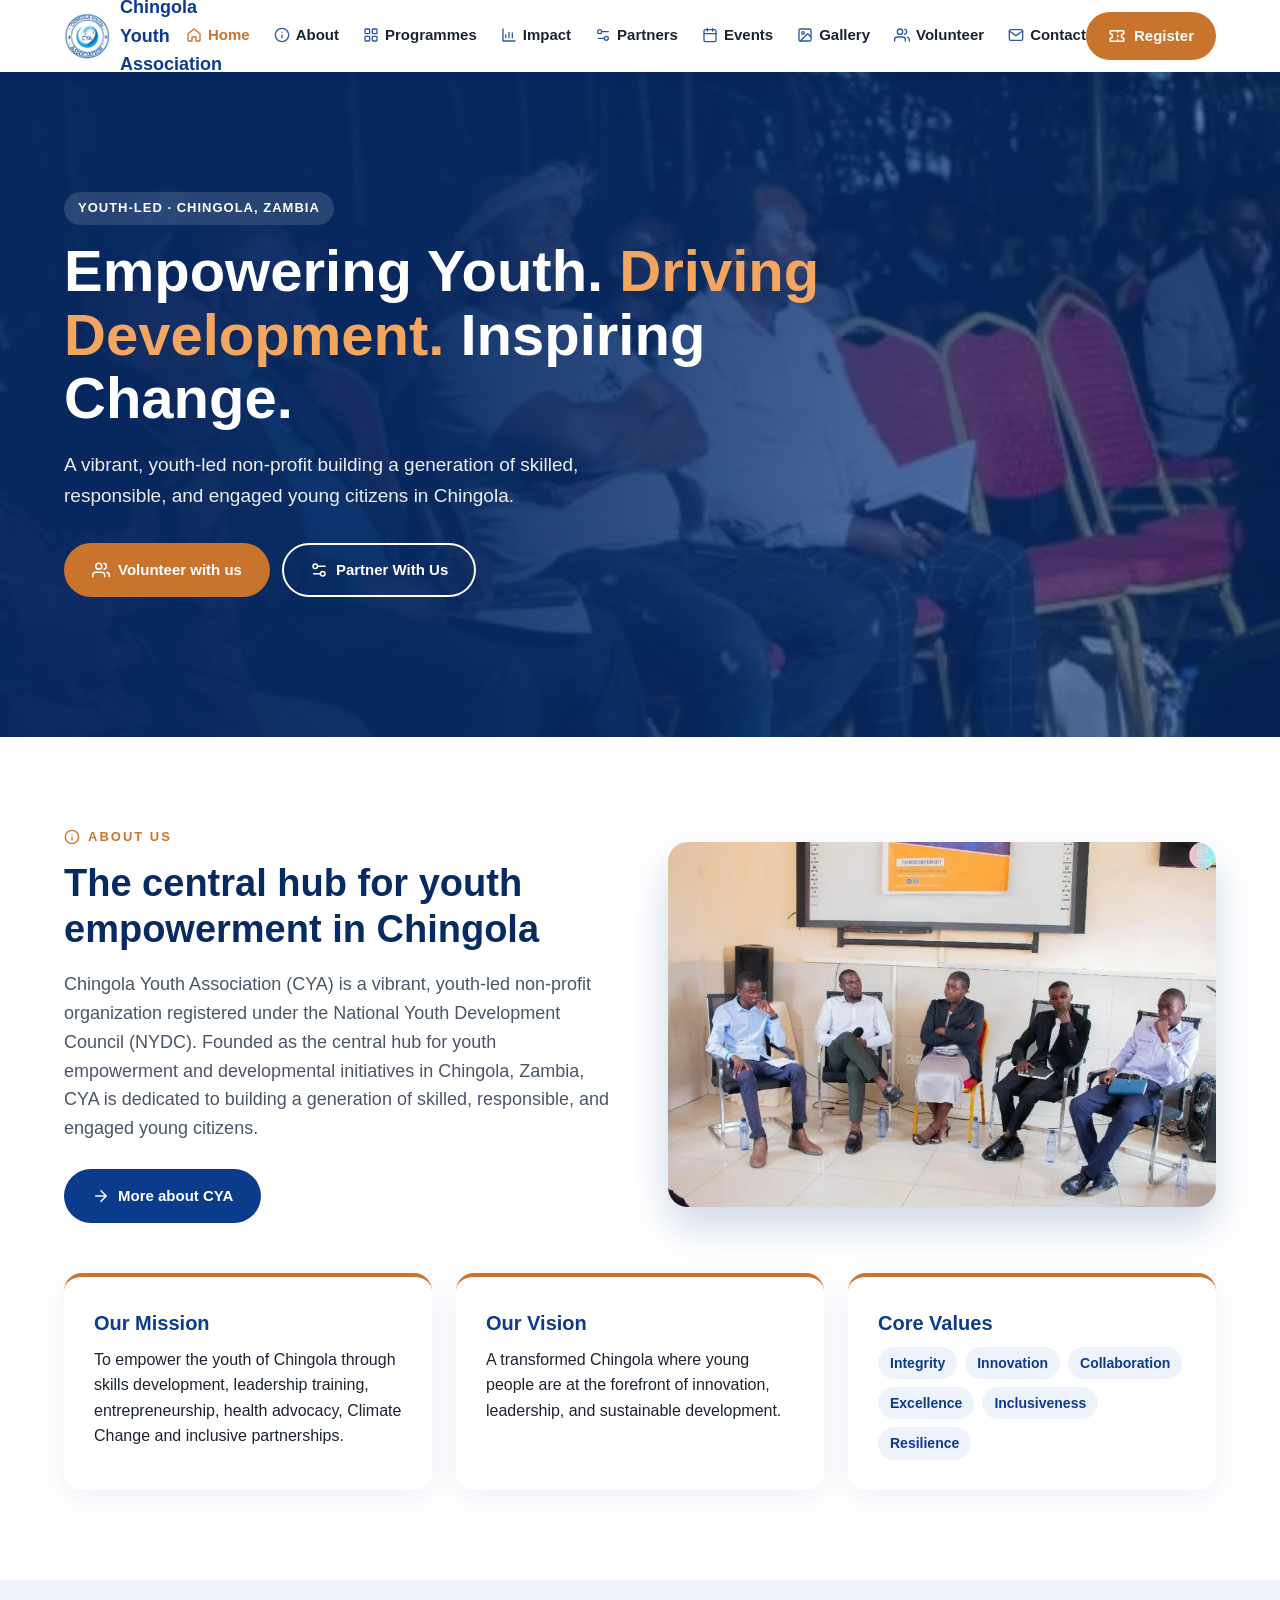
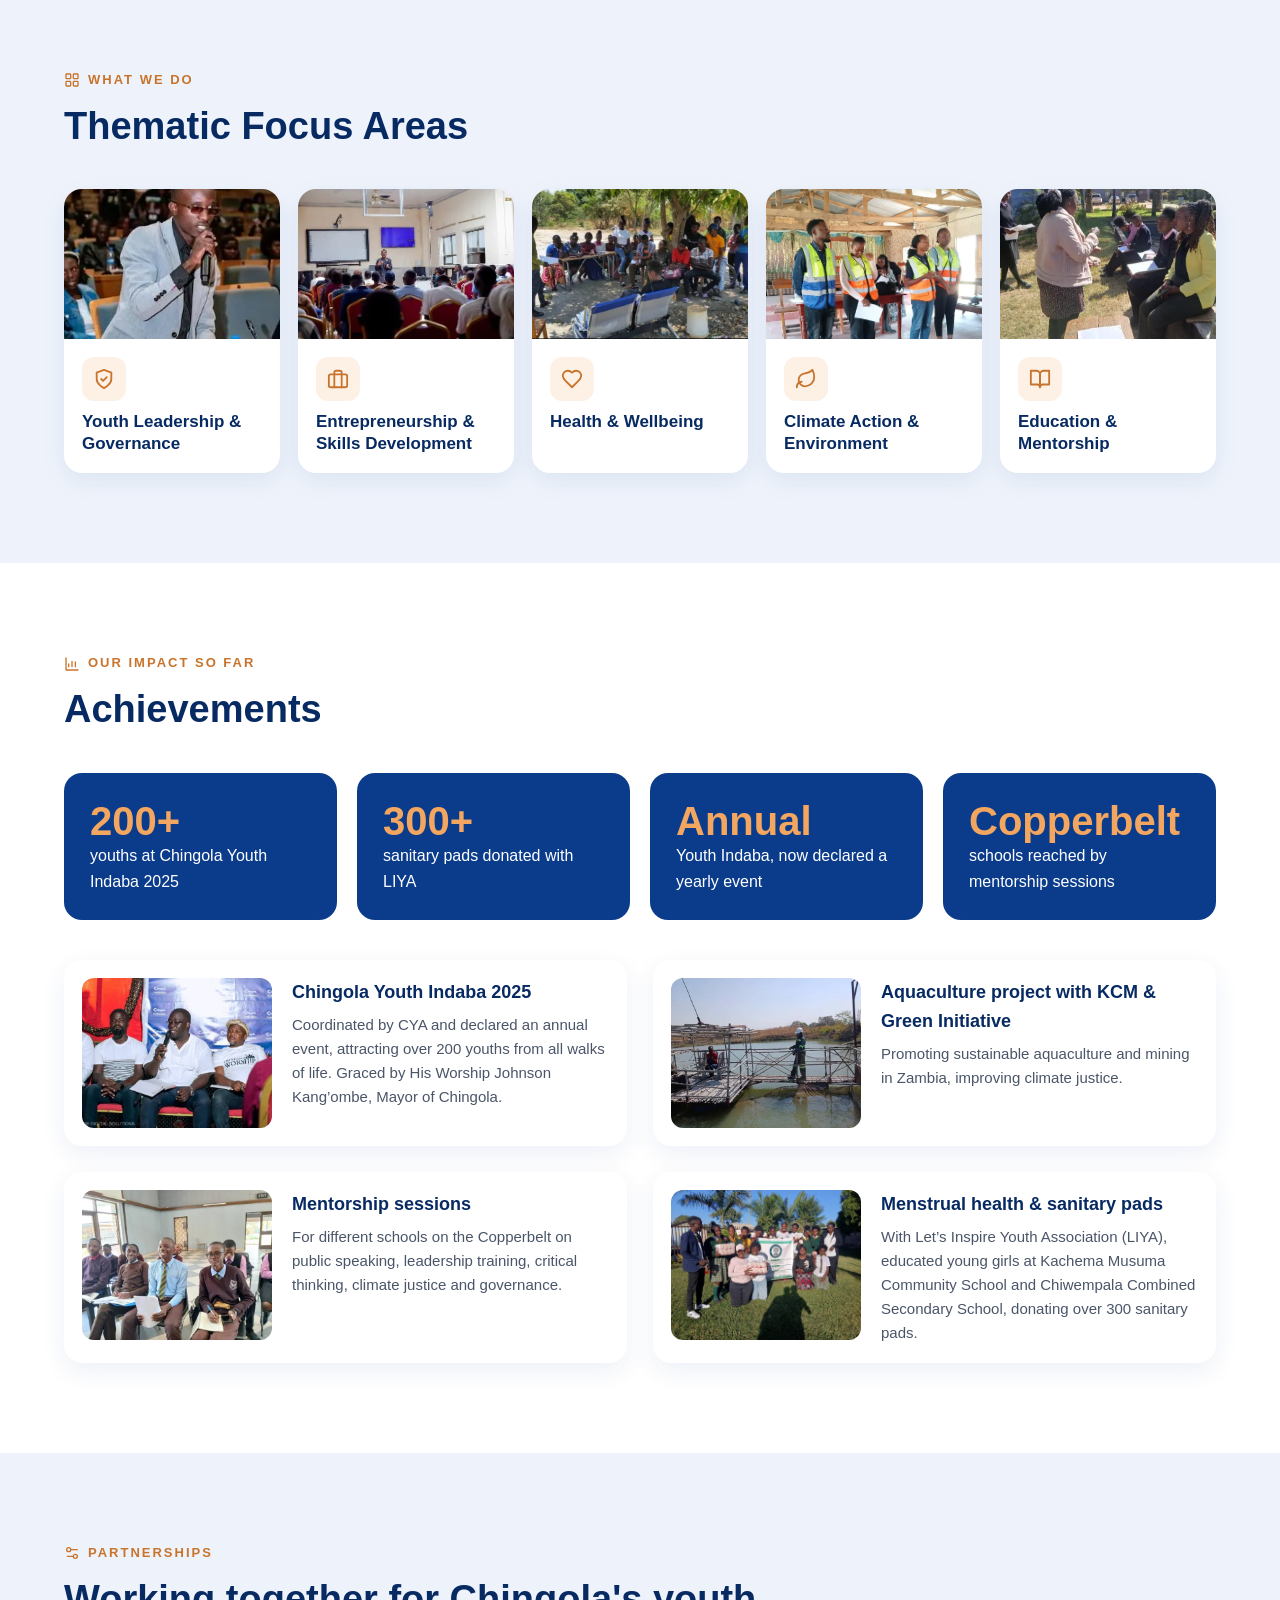
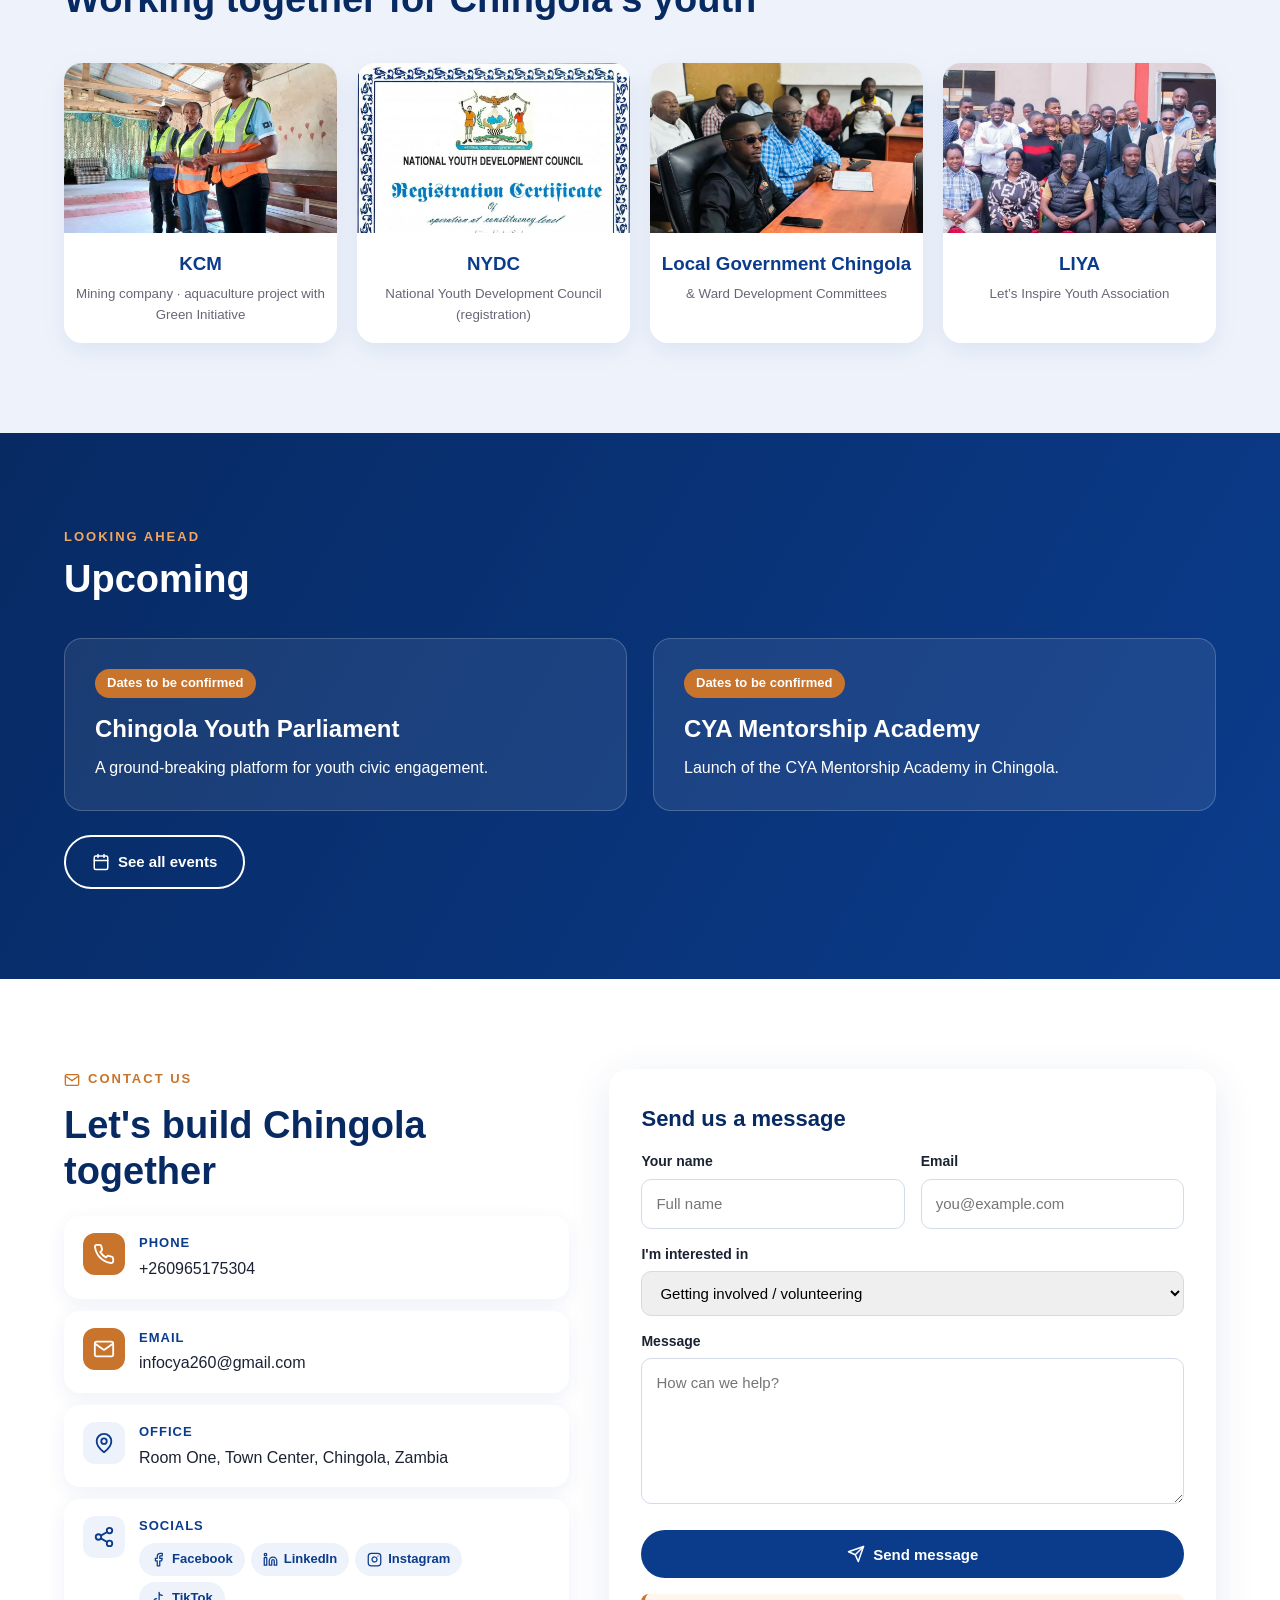
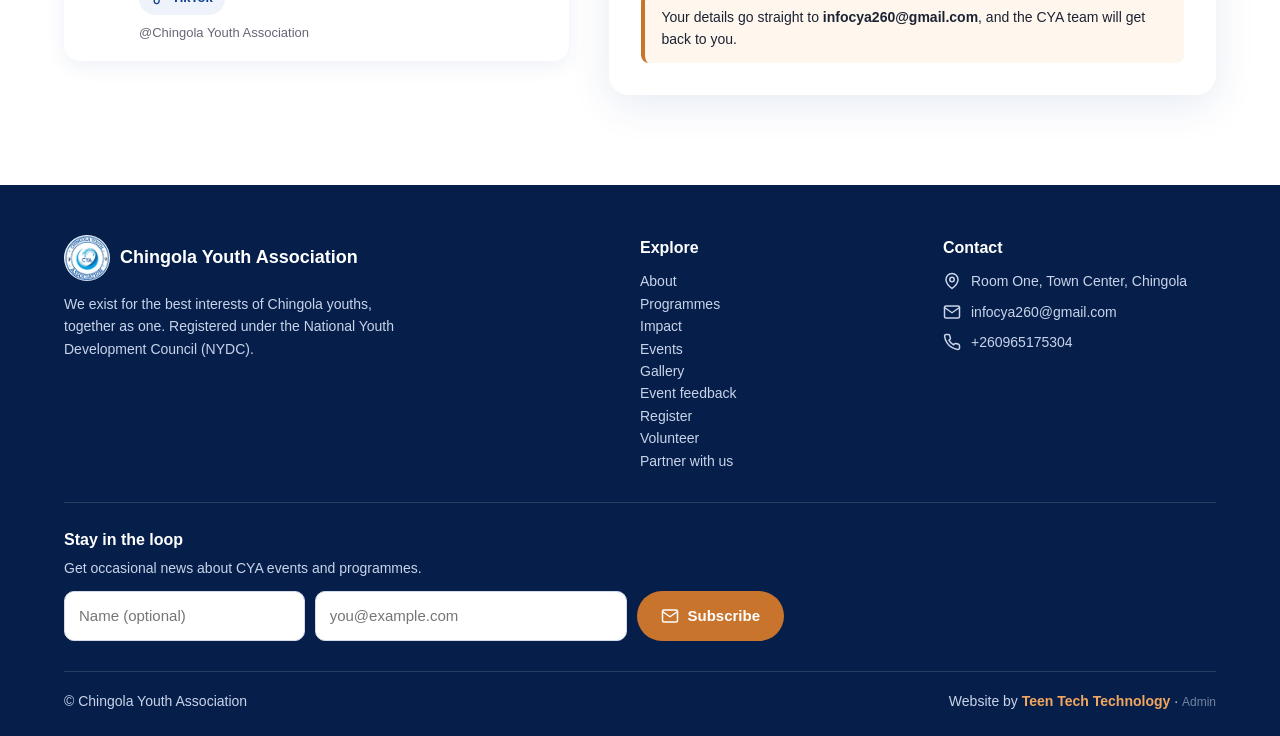
==== commit 4e265267: "Rename focus icon class to avoid clash with footer icons" ====
--- a/index.html
+++ b/index.html
@@ -95,35 +95,35 @@
           <div class="f">
             <img src="img/climate.webp" alt="Youth leadership and governance activity">
             <div>
-              <span class="fi"><svg class="ic" aria-hidden="true" focusable="false"><use href="#i-shield"/></svg></span>
+              <span class="fic"><svg class="ic" aria-hidden="true" focusable="false"><use href="#i-shield"/></svg></span>
               <h3>Youth Leadership &amp; Governance</h3>
             </div>
           </div>
           <div class="f">
             <img src="img/entrepreneurship.webp" alt="Entrepreneurship and skills development">
             <div>
-              <span class="fi"><svg class="ic" aria-hidden="true" focusable="false"><use href="#i-brief"/></svg></span>
+              <span class="fic"><svg class="ic" aria-hidden="true" focusable="false"><use href="#i-brief"/></svg></span>
               <h3>Entrepreneurship &amp; Skills Development</h3>
             </div>
           </div>
           <div class="f">
             <img src="img/health.webp" alt="Health and wellbeing activity">
             <div>
-              <span class="fi"><svg class="ic" aria-hidden="true" focusable="false"><use href="#i-heart"/></svg></span>
+              <span class="fic"><svg class="ic" aria-hidden="true" focusable="false"><use href="#i-heart"/></svg></span>
               <h3>Health &amp; Wellbeing</h3>
             </div>
           </div>
           <div class="f">
             <img src="img/climate-action.webp" style="object-position:center 35%" alt="Climate action team">
             <div>
-              <span class="fi"><svg class="ic" aria-hidden="true" focusable="false"><use href="#i-leaf"/></svg></span>
+              <span class="fic"><svg class="ic" aria-hidden="true" focusable="false"><use href="#i-leaf"/></svg></span>
               <h3>Climate Action &amp; Environment</h3>
             </div>
           </div>
           <div class="f">
             <img src="img/mentorship.webp" alt="Education and mentorship activity">
             <div>
-              <span class="fi"><svg class="ic" aria-hidden="true" focusable="false"><use href="#i-book"/></svg></span>
+              <span class="fic"><svg class="ic" aria-hidden="true" focusable="false"><use href="#i-book"/></svg></span>
               <h3>Education &amp; Mentorship</h3>
             </div>
           </div>
--- a/style.css
+++ b/style.css
@@ -990,8 +990,8 @@
 .menu .ic { width: 22px; height: 22px; }
 .k { display: inline-flex; align-items: center; gap: 8px; }
 .k .kic { width: 16px; height: 16px; }
-.fi { display: grid; place-items: center; width: 44px; height: 44px; border-radius: 12px; background: #fdf1e6; color: var(--c); margin-bottom: 10px; }
-.fi .ic { width: 22px; height: 22px; }
+.fic { display: grid; place-items: center; width: 44px; height: 44px; border-radius: 12px; background: #fdf1e6; color: var(--c); margin-bottom: 10px; }
+.fic .ic { width: 22px; height: 22px; }
 @media (min-width: 901px) and (max-width: 1239px) { nav ul a .ic { display: none; } nav ul { gap: 18px; } }
 @media (max-width: 900px) {
   .menu { display: grid; }
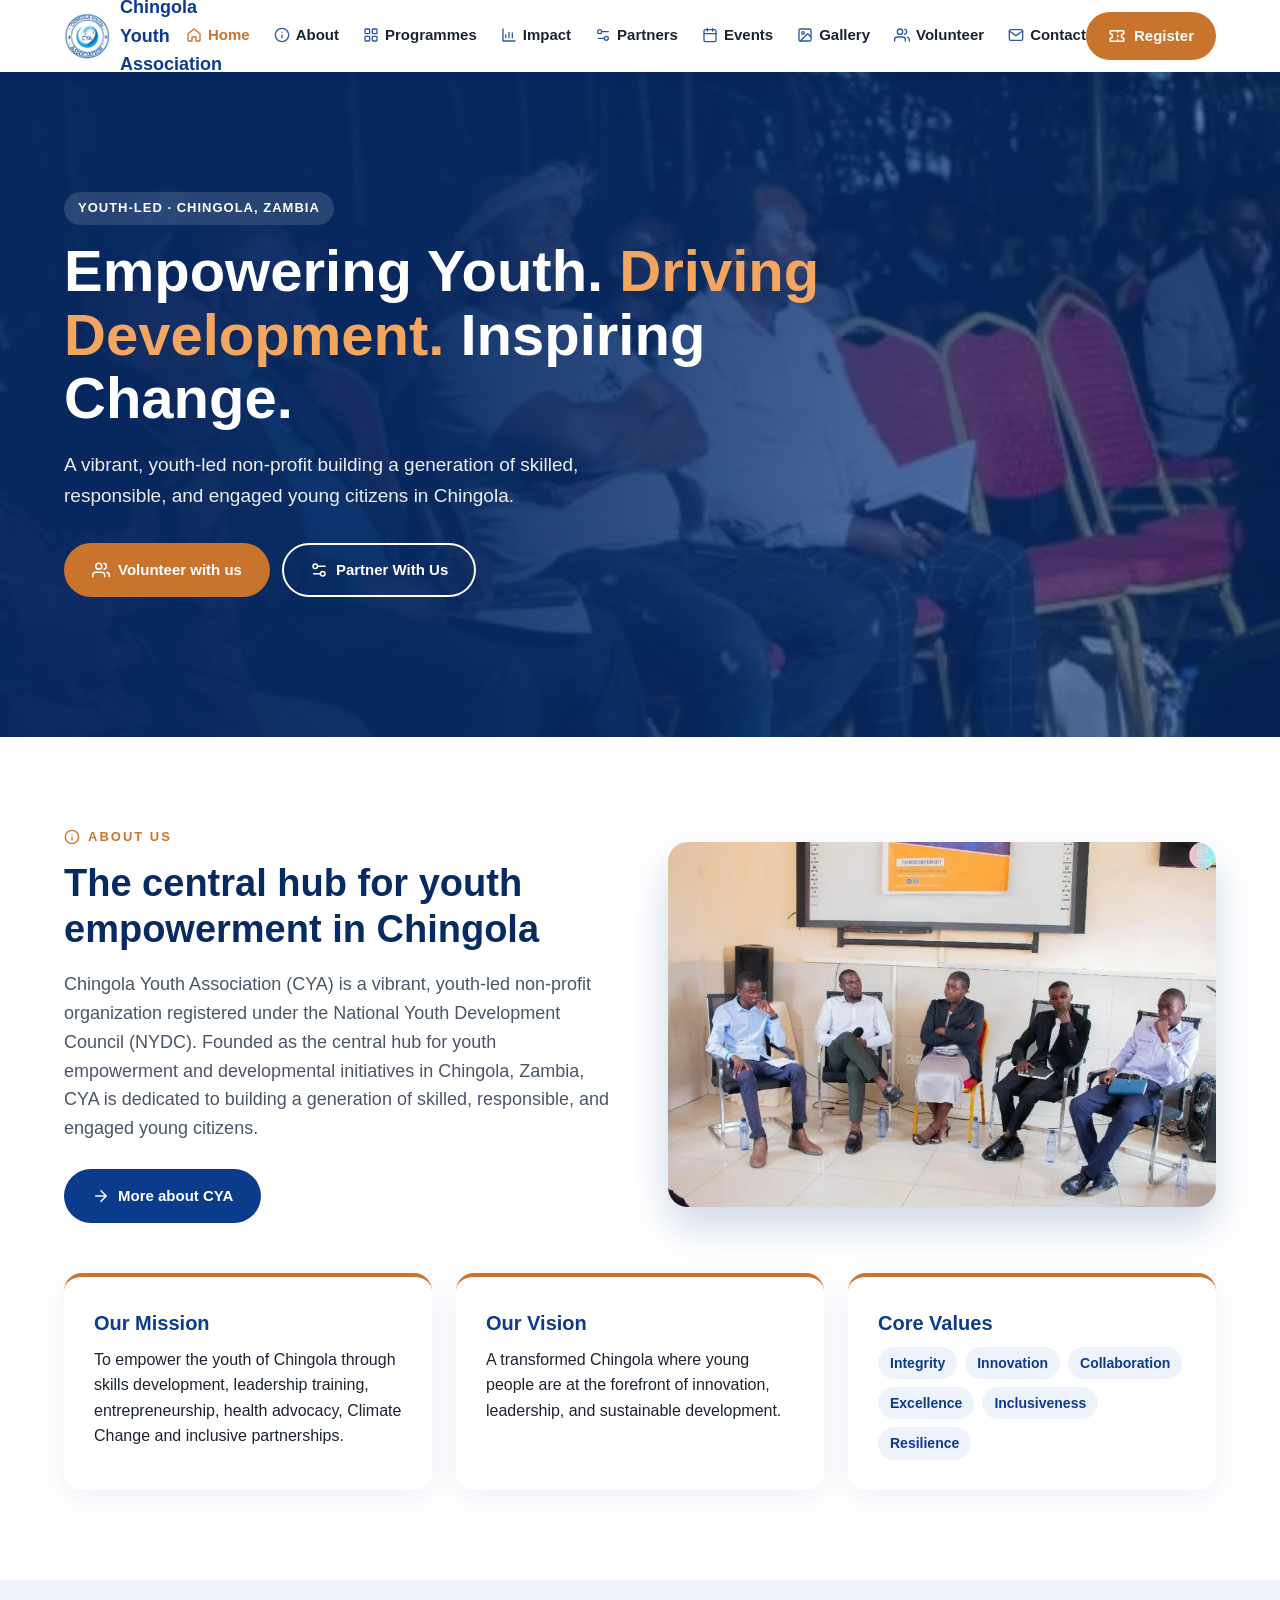
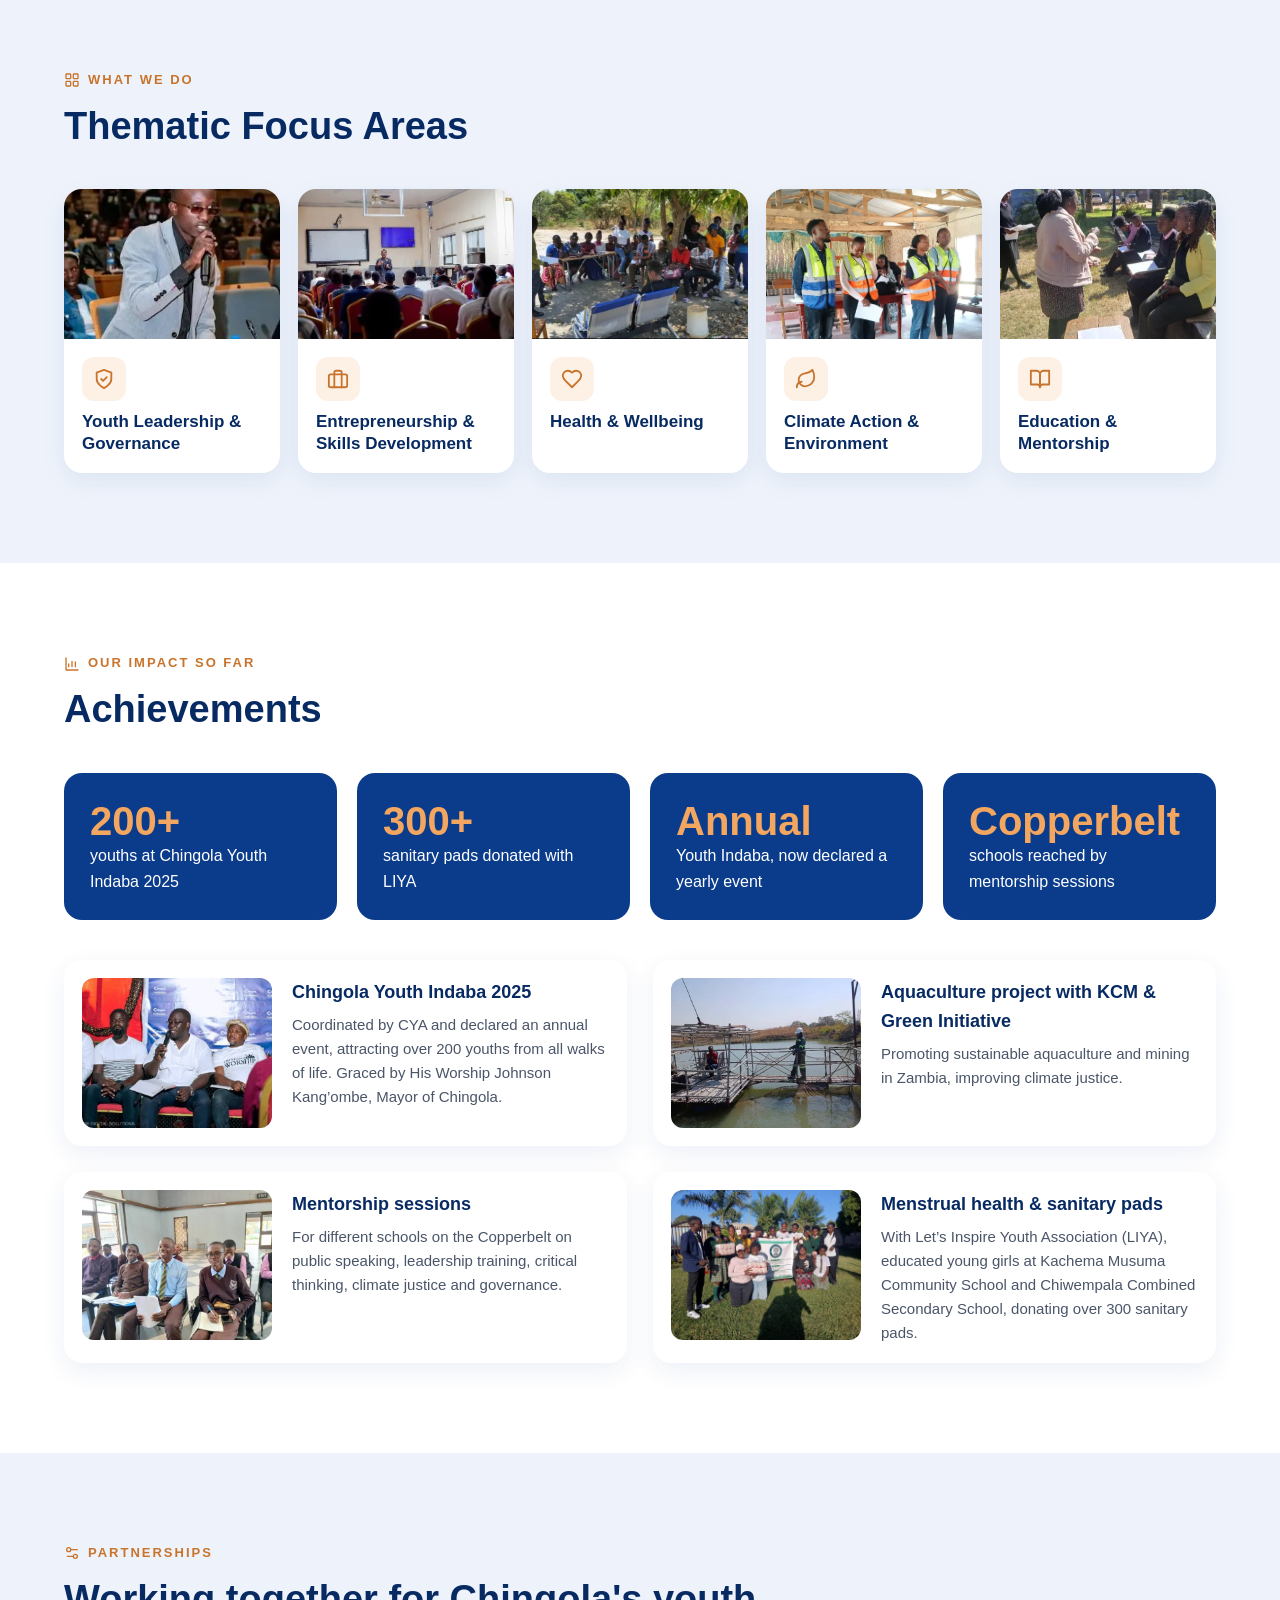
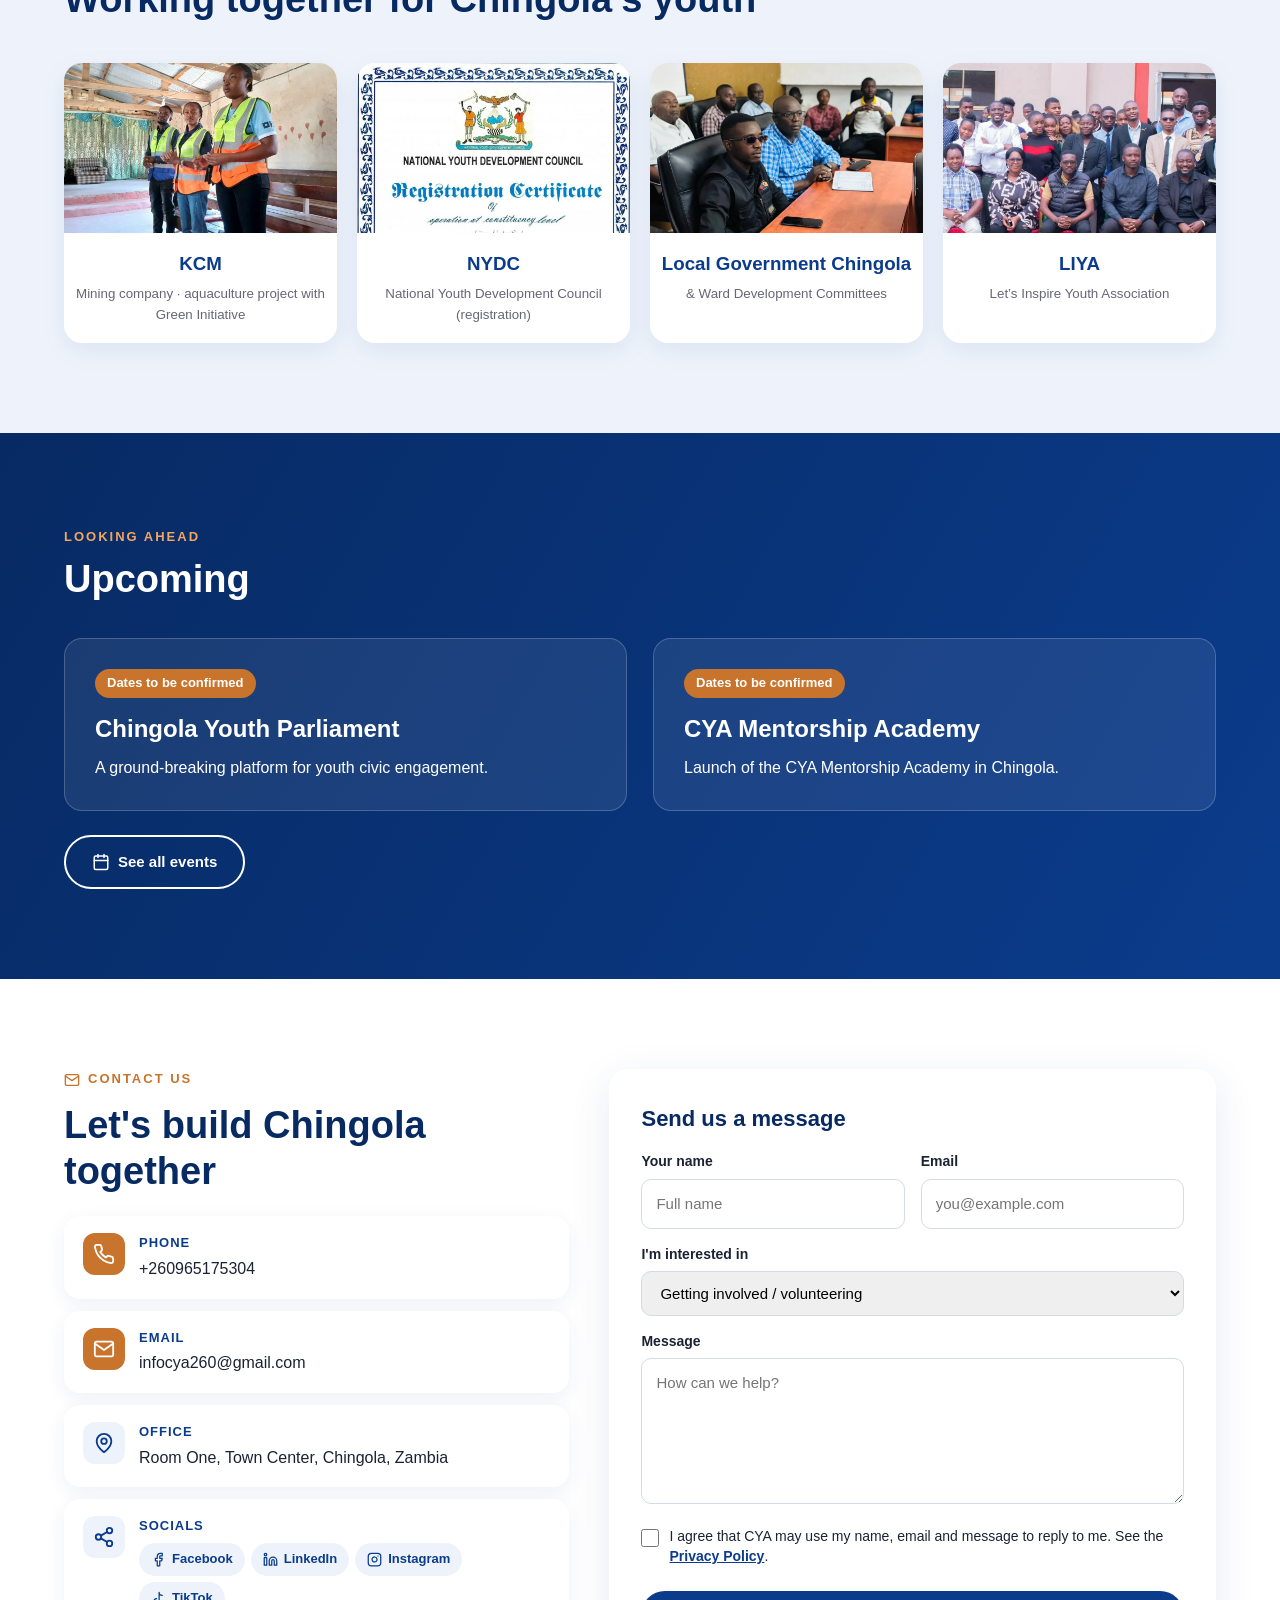
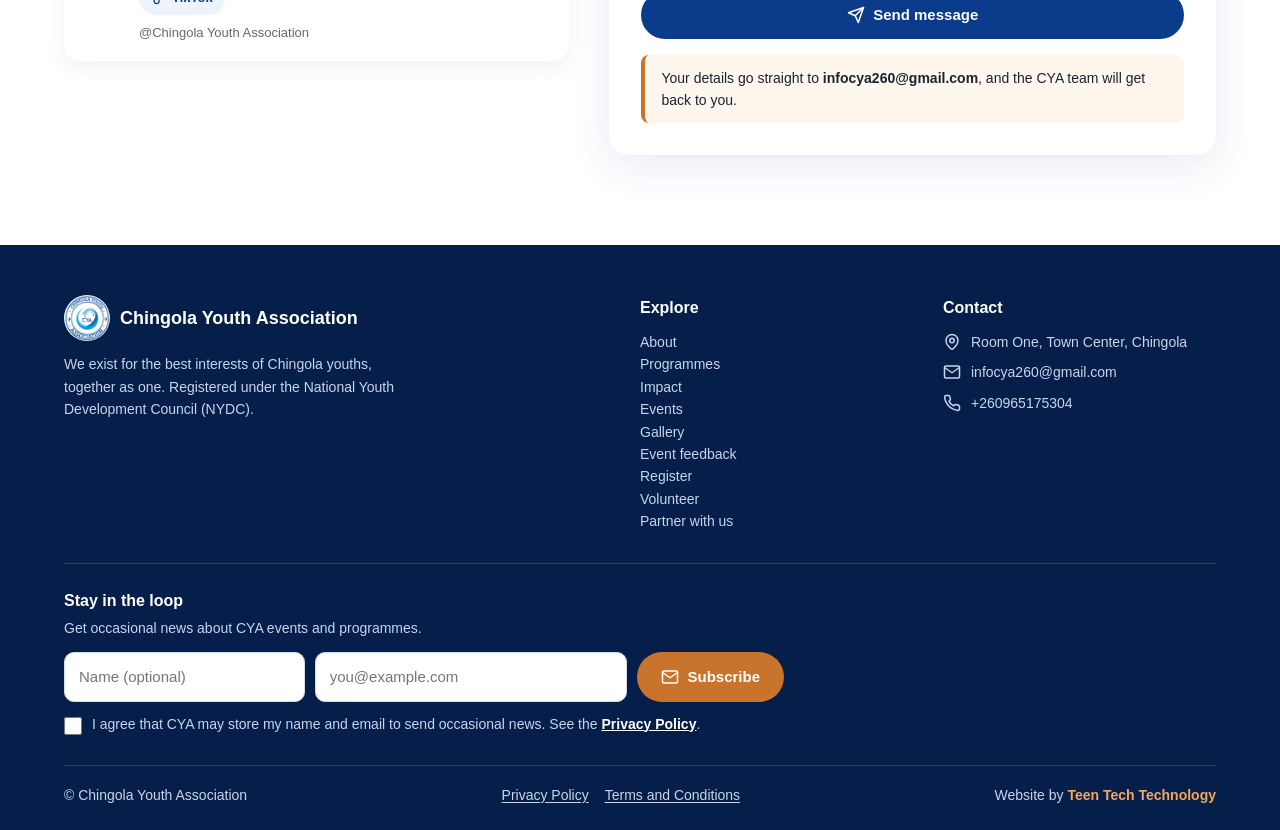
==== commit 9c422d2a: "Add privacy and terms pages and remove the dashboard footer link. The events dashboard stays in its " ====
--- a/index.html
+++ b/index.html
@@ -237,7 +237,7 @@
             <li><a class="cc" href="mailto:infocya260@gmail.com"><svg class="cic" viewBox="0 0 24 24" aria-hidden="true" focusable="false"><rect x="2" y="4" width="20" height="16" rx="2"/><path d="m22 6-10 7L2 6"/></svg><span><b>Email</b>infocya260@gmail.com</span></a></li>
             <li><div class="cc"><svg class="cic" viewBox="0 0 24 24" aria-hidden="true" focusable="false"><path d="M20 10c0 6-8 12-8 12s-8-6-8-12a8 8 0 0 1 16 0Z"/><circle cx="12" cy="10" r="3"/></svg><span><b>Office</b>Room One, Town Center, Chingola, Zambia</span></div></li>
             <li><div class="cc"><svg class="cic" viewBox="0 0 24 24" aria-hidden="true" focusable="false"><circle cx="18" cy="5" r="3"/><circle cx="6" cy="12" r="3"/><circle cx="18" cy="19" r="3"/><path d="m8.6 13.5 6.8 4M15.4 6.5l-6.8 4"/></svg><span><b>Socials</b>
-              <span class="soc"><span><svg class="sic" viewBox="0 0 24 24" aria-hidden="true" focusable="false"><path d="M18 2h-3a5 5 0 0 0-5 5v3H7v4h3v8h4v-8h3l1-4h-4V7a1 1 0 0 1 1-1h3z"/></svg>Facebook</span><span><svg class="sic" viewBox="0 0 24 24" aria-hidden="true" focusable="false"><path d="M16 8a6 6 0 0 1 6 6v7h-4v-7a2 2 0 0 0-4 0v7h-4v-7a6 6 0 0 1 6-6zM2 9h4v12H2z"/><circle cx="4" cy="4" r="2"/></svg>LinkedIn</span><span><svg class="sic" viewBox="0 0 24 24" aria-hidden="true" focusable="false"><rect x="2" y="2" width="20" height="20" rx="5"/><path d="M16 11.4A4 4 0 1 1 12.6 8a4 4 0 0 1 3.4 3.4zM17.5 6.5h.01"/></svg>Instagram</span><span><svg class="sic" viewBox="0 0 24 24" aria-hidden="true" focusable="false"><path d="M9 12a4 4 0 1 0 4 4V2a5 5 0 0 0 5 5"/></svg>TikTok</span></span>
+              <span class="soc"><a href="https://www.facebook.com/ChingolaYouthAssociation" target="_blank" rel="noopener" aria-label="CYA on Facebook"><svg class="sic" viewBox="0 0 24 24" aria-hidden="true" focusable="false"><path d="M18 2h-3a5 5 0 0 0-5 5v3H7v4h3v8h4v-8h3l1-4h-4V7a1 1 0 0 1 1-1h3z"/></svg>Facebook</a><span><svg class="sic" viewBox="0 0 24 24" aria-hidden="true" focusable="false"><path d="M16 8a6 6 0 0 1 6 6v7h-4v-7a2 2 0 0 0-4 0v7h-4v-7a6 6 0 0 1 6-6zM2 9h4v12H2z"/><circle cx="4" cy="4" r="2"/></svg>LinkedIn</span><span><svg class="sic" viewBox="0 0 24 24" aria-hidden="true" focusable="false"><rect x="2" y="2" width="20" height="20" rx="5"/><path d="M16 11.4A4 4 0 1 1 12.6 8a4 4 0 0 1 3.4 3.4zM17.5 6.5h.01"/></svg>Instagram</span><span><svg class="sic" viewBox="0 0 24 24" aria-hidden="true" focusable="false"><path d="M9 12a4 4 0 1 0 4 4V2a5 5 0 0 0 5 5"/></svg>TikTok</span></span>
               <small>@Chingola Youth Association</small></span></div></li>
           </ul>
         </div>
@@ -264,6 +264,7 @@
           </select>
           <label for="m">Message</label>
           <textarea id="m" name="Message" rows="5" required maxlength="3000" placeholder="How can we help?"></textarea>
+          <label class="cb"><input type="checkbox" name="Privacy consent" value="Yes" required><span>I agree that CYA may use my name, email and message to reply to me. See the <a href="privacy.html" target="_blank" rel="noopener">Privacy Policy<span class="sr"> (opens in a new tab)</span></a>.</span></label>
           <button class="btn bb" type="submit" style="width:100%;margin-top:18px"><svg class="ic" aria-hidden="true" focusable="false"><use href="#i-send"/></svg><span>Send message</span></button>
           <p class="note">Your details go straight to <b>infocya260@gmail.com</b>, and the CYA team will get back to you.</p>
         </form>
@@ -305,12 +306,14 @@
             <label class="sr" for="nl-email">Email</label><input id="nl-email" name="email" type="email" required maxlength="200" placeholder="you@example.com" autocomplete="email">
             <button class="btn bc" type="submit"><svg class="ic" aria-hidden="true" focusable="false"><use href="#i-mail"/></svg><span>Subscribe</span></button>
           </div>
+          <label class="cb"><input type="checkbox" name="consent" required><span>I agree that CYA may store my name and email to send occasional news. See the <a href="privacy.html" target="_blank" rel="noopener">Privacy Policy<span class="sr"> (opens in a new tab)</span></a>.</span></label>
           <div class="hp" aria-hidden="true"><label for="nl-w">Leave this empty</label><input id="nl-w" name="website" tabindex="-1" autocomplete="off"></div>
           <p class="fmsg" role="status"></p>
         </form>
         <div class="cr">
           <span>© Chingola Youth Association</span>
-          <span>Website by <strong>Teen Tech Technology</strong> &middot; <a class="foot-admin" href="https://teentech-technology.github.io/cya-dashboard/" rel="nofollow">Admin</a></span>
+          <span class="legal"><a href="privacy.html">Privacy Policy</a><a href="terms.html">Terms and Conditions</a></span>
+          <span>Website by <strong>Teen Tech Technology</strong></span>
         </div>
       </div>
     </footer>
--- a/style.css
+++ b/style.css
@@ -888,10 +888,7 @@
 .u .v { font-weight: 700; margin-bottom: 4px; }
 .past .pe + .pe { margin-top: 48px; }
 .past .pe img { max-height: 420px; object-fit: cover; width: 100%; border-radius: 14px; }
-.foot-admin { opacity: .55; font-size: 12px; }
-.foot-admin:hover { opacity: 1; }
 @media (max-width: 900px) { .ups { grid-template-columns: 1fr; } }
-.cr .foot-admin { display: inline; color: inherit; }
 
 /* ---------- 17. Database forms, reservations, tickets ---------- */
 .hp { position: absolute; left: -9999px; width: 1px; height: 1px; overflow: hidden; }
@@ -1000,3 +997,97 @@
   nav ul.open a .ic { width: 20px; height: 20px; }
   nav ul.open a.on { background: var(--l); }
 }
+.cc .soc > a { display: inline-flex; align-items: center; gap: 6px; margin: 0; background: var(--l); color: var(--b); padding: 6px 12px; border-radius: 20px; font-size: 13px; font-weight: 600; text-decoration: none; }
+.cc .soc > a:hover, .cc .soc > a:focus-visible { background: var(--c); color: #fff; }
+
+/* ---------- Icons inside dynamically built buttons and links ---------- */
+.btn.rs span { min-width: 0; }
+.tl { display: inline-flex; align-items: center; gap: 8px; }
+.tl .ic { width: 16px; height: 16px; }
+.lb button, .glb button { display: grid; place-items: center; padding: 0; }
+.lb button .ic, .glb button .ic { width: 24px; height: 24px; stroke-width: 2.4; }
+.lb button:focus-visible, .glb button:focus-visible { outline: 3px solid #fff; outline-offset: 2px; }
+.glb button { background: #0009; }
+.glb .pv, .glb .nx { transform: translateY(-50%); }
+.rsv .acts .btn { flex: 1 1 190px; }
+
+/* ---------- 19. Share button, popover and shared-event highlight ---------- */
+.u .ub { display: flex; flex-wrap: wrap; gap: 10px; margin-top: 14px; }
+.u .ub .btn { margin: 0; }
+[id^="event-"] { scroll-margin-top: 96px; }
+.u.hl, .pe.hl { outline: 3px solid #f3a65f; outline-offset: 6px; border-radius: 18px; }
+.tlb { background: none; border: 0; padding: 0; font: inherit; font-weight: 700; color: var(--b); cursor: pointer; }
+.tlb:hover span { text-decoration: underline; }
+.tlb:focus-visible, .btn:focus-visible, .rsv .x:focus-visible, .rsv .cp input:focus-visible { outline: 3px solid #c8742c; outline-offset: 2px; }
+.rsv.shr .cp { display: flex; gap: 8px; margin-top: 16px; }
+.rsv.shr .cp input { flex: 1 1 auto; min-width: 0; margin: 0; font-size: 14px; }
+.rsv.shr .cp .btn { flex: none; padding: 10px 18px; }
+.rsv.shr .fmsg { min-height: 1.4em; margin-top: 8px; font-size: 14px; }
+.rsv.shr .sh { display: grid; grid-template-columns: repeat(3, minmax(0, 1fr)); gap: 10px; margin-top: 10px; }
+.rsv.shr .sh .btn { padding: 12px 8px; flex-direction: column; gap: 6px; font-size: 14px; border-radius: 16px; }
+.rsv.shr .sh .btn .ic { width: 22px; height: 22px; }
+@media (max-width: 420px) { .rsv.shr .cp { flex-direction: column; } .rsv.shr .cp .btn { width: 100%; } }
+.u .fmsg.ok { color: #9be3b4; } .u .fmsg.err { color: #ffb4ab; }
+@media (max-width: 480px) { .u .ub .btn { flex: 1 1 100%; } }
+
+/* register.html: one wide card per event, poster beside the details */
+.ups.reg { grid-template-columns: 1fr; }
+.ups.reg .u.pic { display: grid; grid-template-columns: minmax(0, 5fr) minmax(0, 6fr); gap: 28px; align-items: start; }
+.ups.reg .u .up-img { max-height: 440px; margin: 0; height: auto; }
+@media (max-width: 760px) { .ups.reg .u.pic { grid-template-columns: 1fr; gap: 0; } .ups.reg .u .up-img { margin-bottom: 14px; } }
+.u.soon { margin-top: 36px; max-width: 760px; }
+.u.soon .nl { margin-top: 16px; }
+.u.soon .nlr { max-width: none; }
+.ups.reg[hidden], .u.soon[hidden] { display: none; }
+.u button.btn.bo { background: transparent; }
+.u button.btn.bo:hover { background: #ffffff1f; }
+
+/* ---------- 21. Privacy, terms, and form consent ---------- */
+.cr { align-items: center; }
+.cr .legal { display: flex; flex-wrap: wrap; gap: 6px 16px; align-items: center; }
+.cr .legal a {
+  display: inline;
+  color: #c9d4ea;
+  font-size: 14px;
+  text-decoration: underline;
+  text-underline-offset: 2px;
+}
+.cr .legal a:hover { color: #fff; }
+label.cb { line-height: 1.45; }
+label.cb > span { flex: 1; min-width: 0; font-weight: 400; }
+label.cb a { display: inline; color: var(--b); font-weight: 700; text-decoration: underline; }
+footer label.cb { max-width: 720px; margin-top: 12px; color: #c9d4ea; font-size: 14px; }
+footer label.cb a, .up label.cb a { color: #fff; display: inline; font-size: inherit; text-decoration: underline; }
+.up label.cb { margin-top: 12px; color: #fff; }
+.rsv label.cb { margin-top: 14px; }
+.docwrap { padding-top: 56px; padding-bottom: 72px; }
+.doc { max-width: 760px; overflow-wrap: break-word; }
+.doc .updated {
+  display: inline-block;
+  background: #fff3e8;
+  color: #8a4b12;
+  font-weight: 700;
+  font-size: 14px;
+  letter-spacing: .03em;
+  padding: 6px 12px;
+  border-radius: 999px;
+  margin-bottom: 16px;
+}
+.doc .intro { font-size: 18px; color: #4a5568; }
+.doc h2 { font-size: 28px; margin: 32px 0 10px; }
+.doc h3 { color: var(--b); font-size: 18px; margin: 18px 0 6px; }
+.doc p { margin: 0 0 12px; }
+.doc ul { margin: 0 0 14px 1.25em; }
+.doc li { margin-bottom: 6px; }
+.doc a { color: var(--b); font-weight: 700; }
+.docnav { display: flex; flex-wrap: wrap; gap: 8px 14px; margin: 8px 0 18px; }
+.docnav a { font-size: 14px; }
+.todo { background: #fff3cd; color: #5c4300; padding: 0 4px; border-radius: 4px; font-weight: 700; }
+.cr .legal a:focus-visible, label.cb a:focus-visible, .doc a:focus-visible {
+  outline: 3px solid #c8742c;
+  outline-offset: 2px;
+}
+@media (max-width: 640px) {
+  .doc h2 { font-size: 24px; }
+  .docwrap { padding-top: 40px; }
+}
